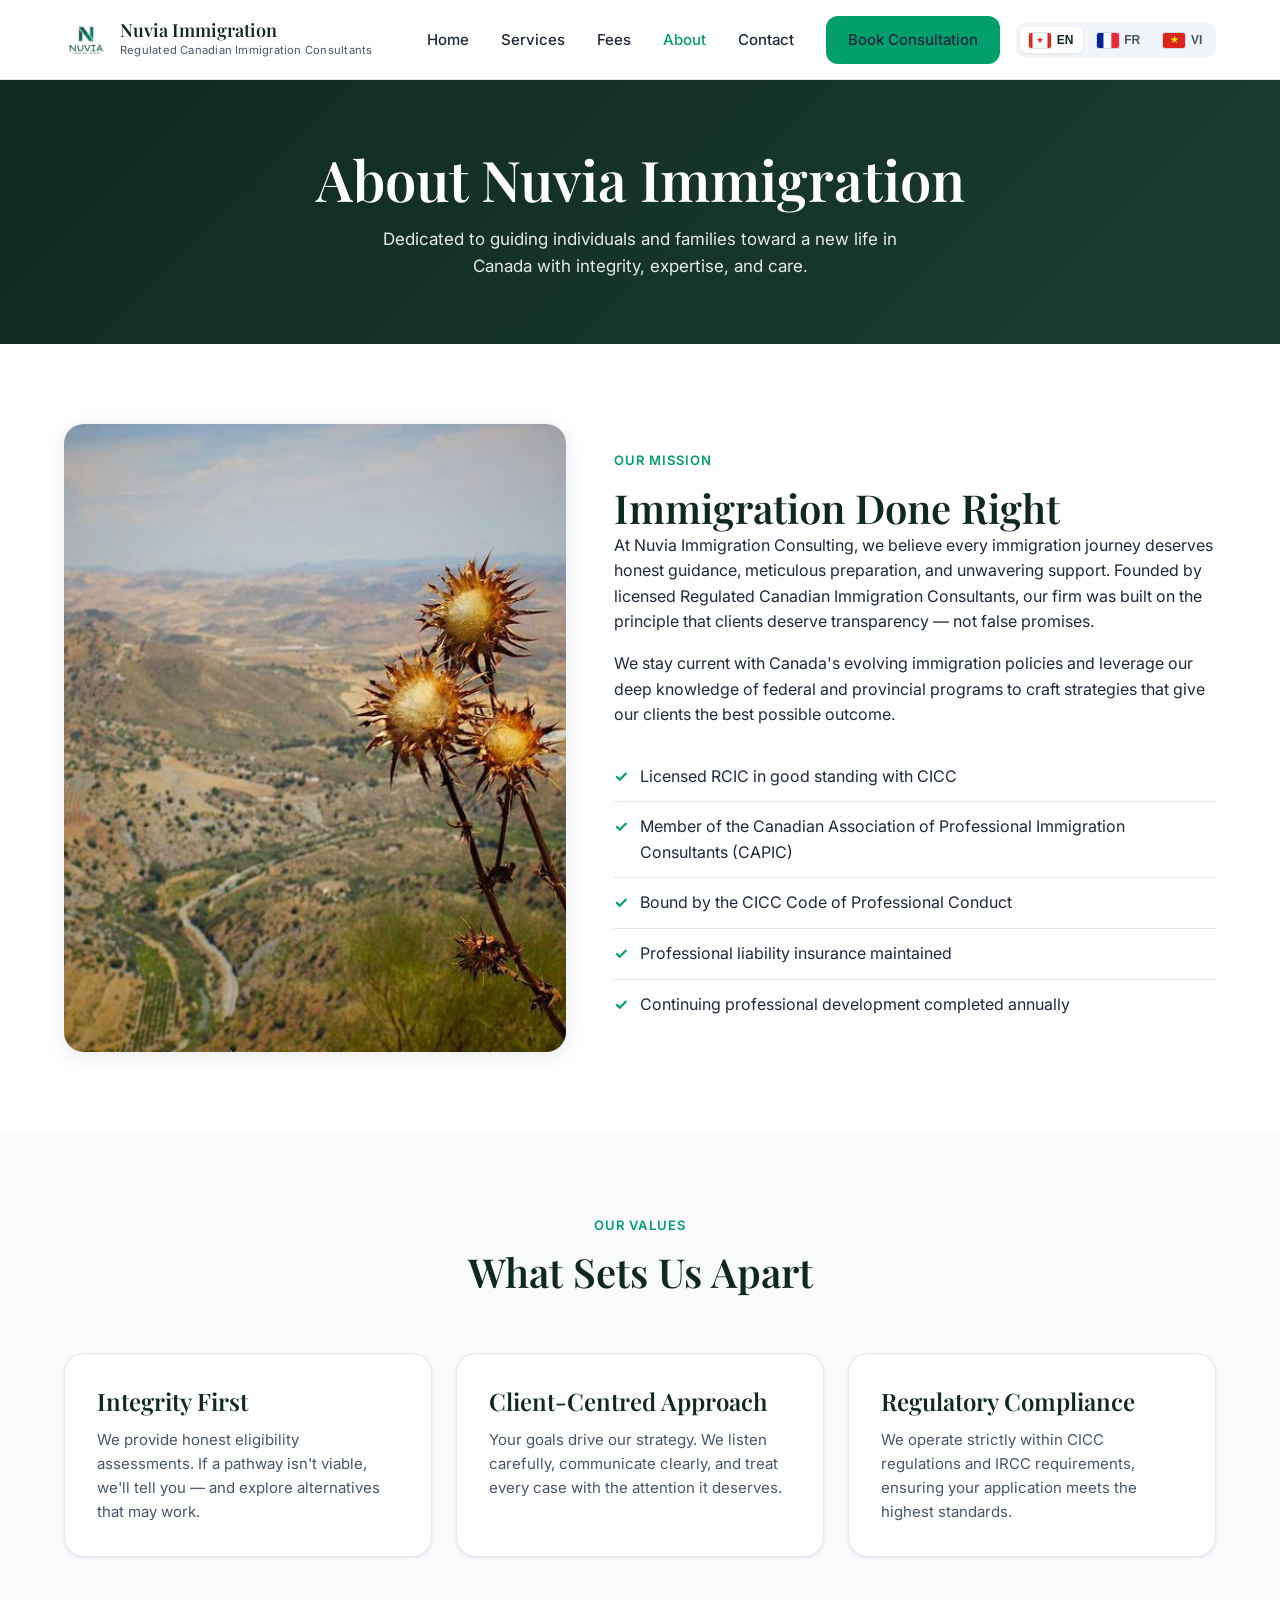
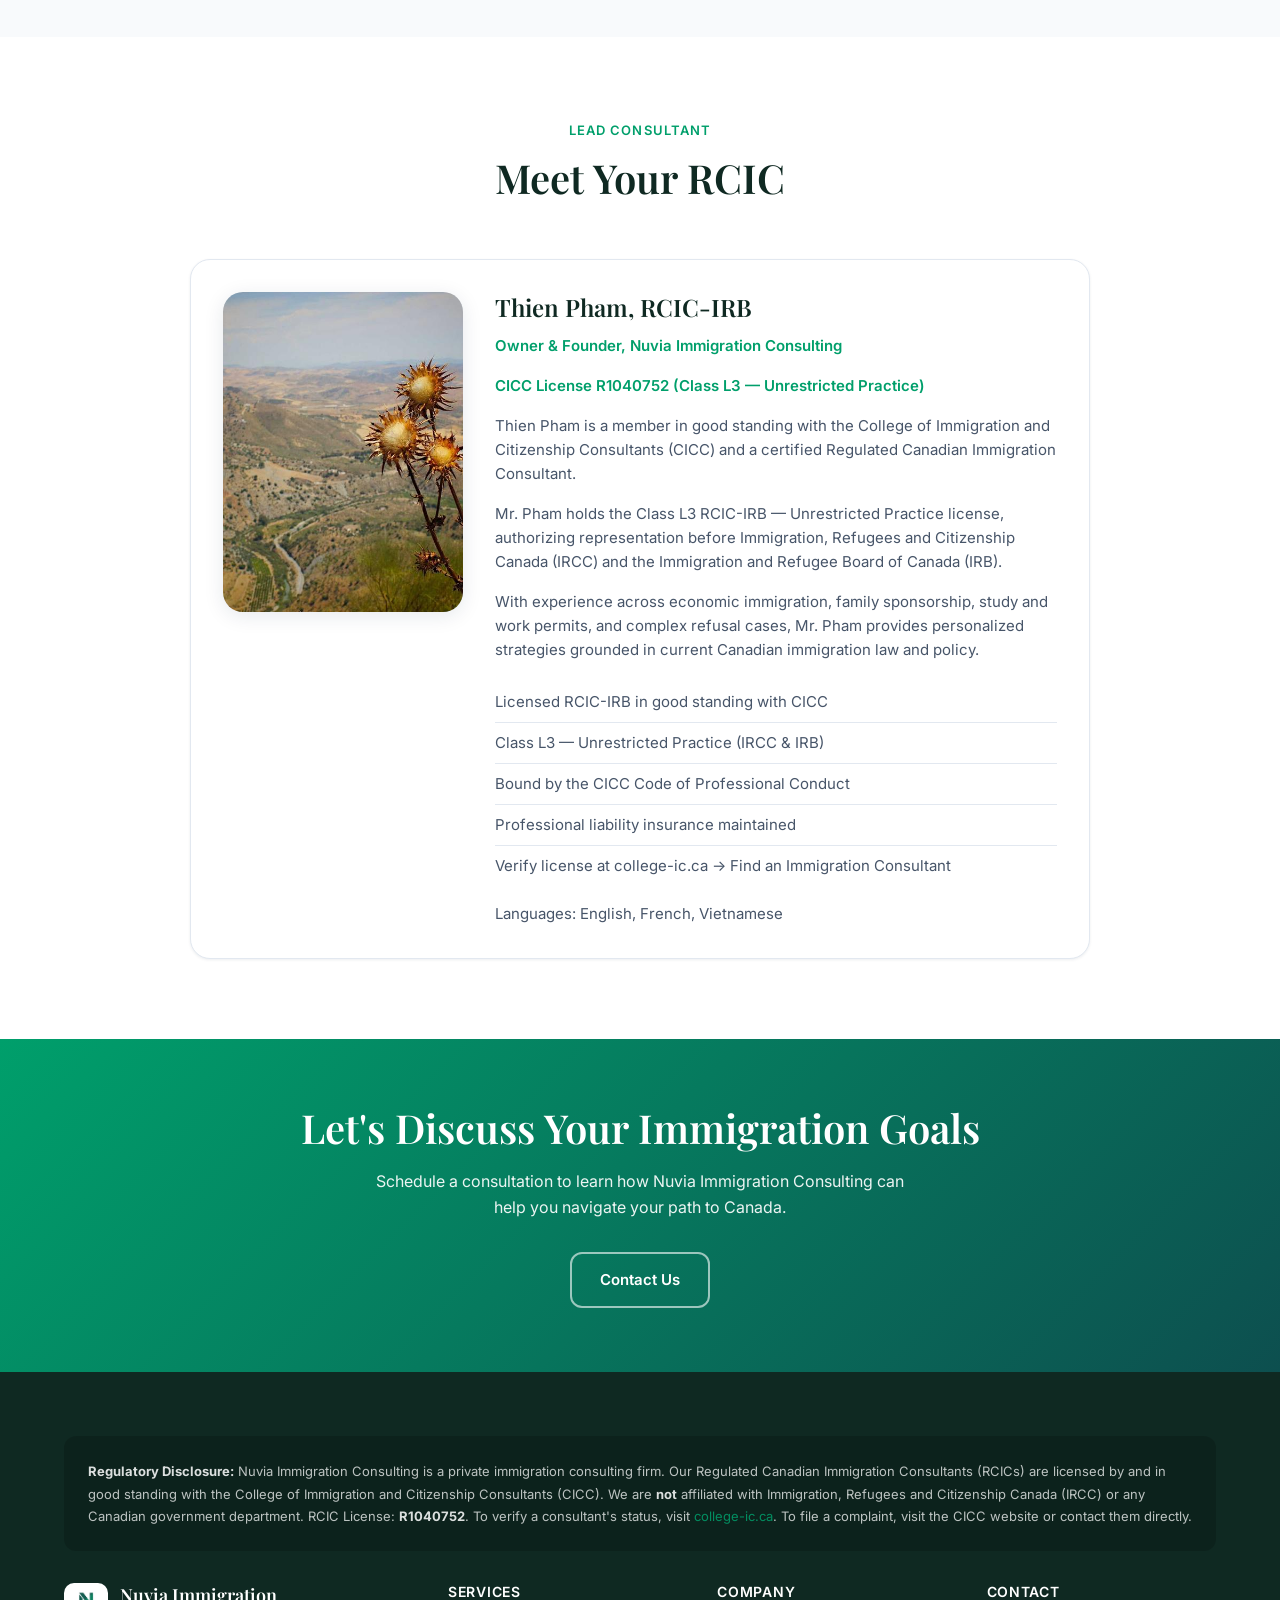
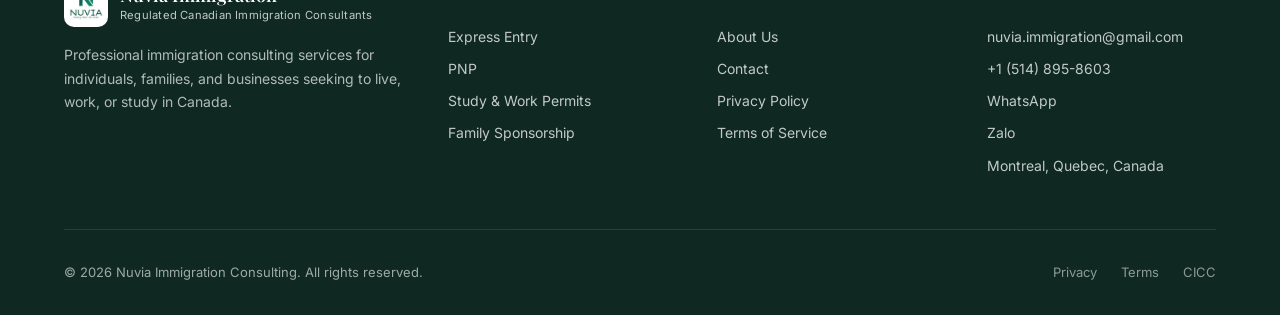
==== about.html @ 44c13194 "Add files via upload" ====
<!DOCTYPE html>
<html lang="en-CA">
<head>
  <meta charset="UTF-8">
  <meta name="viewport" content="width=device-width, initial-scale=1.0">
  <meta name="description" content="About Nuvia Immigration Consulting — licensed RCIC consultants committed to ethical, transparent Canadian immigration services.">
  <title>About Us | Nuvia Immigration Consulting</title>
  <link rel="preconnect" href="https://fonts.googleapis.com">
  <link rel="preconnect" href="https://fonts.gstatic.com" crossorigin>
  <link href="https://fonts.googleapis.com/css2?family=Inter:wght@400;500;600;700&family=Playfair+Display:wght@600;700&display=swap" rel="stylesheet">
  <link rel="stylesheet" href="css/styles.css">
</head>
<body data-page-title="meta.aboutTitle">
  <header class="site-header">
    <div class="container header-inner">
      <a href="index.html" class="logo">
        <div class="logo-mark">
          <img src="assets/logo.png" alt="" width="44" height="44">
        </div>
        <div class="logo-text">
          <span class="logo-name">Nuvia Immigration</span>
          <span class="logo-tagline" data-i18n="footer.tagline">Regulated Canadian Immigration Consultants</span>
        </div>
      </a>
      <div class="header-actions">
        <nav class="nav-desktop">
          <a href="index.html" data-i18n="nav.home">Home</a>
          <a href="services.html" data-i18n="nav.services">Services</a>
          <a href="fees.html" data-i18n="nav.fees">Fees</a>
          <a href="about.html" class="active" data-i18n="nav.about">About</a>
          <a href="contact.html" data-i18n="nav.contact">Contact</a>
          <a href="contact.html#book" class="btn btn-primary" style="padding: 0.625rem 1.25rem;" data-i18n="nav.book">Book Consultation</a>
        </nav>
        <div class="lang-switcher" role="group" aria-label="Language">
          <button type="button" class="lang-btn active" data-lang="en" aria-pressed="true"><img src="assets/flags/ca.svg" alt="" class="lang-flag" width="22" height="15"> EN</button>
          <button type="button" class="lang-btn" data-lang="fr" aria-pressed="false"><img src="assets/flags/fr.svg" alt="" class="lang-flag" width="22" height="15"> FR</button>
          <button type="button" class="lang-btn" data-lang="vi" aria-pressed="false"><img src="assets/flags/vi.svg" alt="" class="lang-flag" width="22" height="15"> VI</button>
        </div>
      </div>
      <button class="nav-toggle" data-i18n-title="nav.toggle" aria-label="Toggle navigation" aria-expanded="false">
        <span></span><span></span><span></span>
      </button>
    </div>
    <nav class="nav-mobile">
      <a href="index.html" data-i18n="nav.home">Home</a>
      <a href="services.html" data-i18n="nav.services">Services</a>
      <a href="fees.html" data-i18n="nav.fees">Fees</a>
      <a href="about.html" data-i18n="nav.about">About</a>
      <a href="contact.html" data-i18n="nav.contact">Contact</a>
    </nav>
  </header>

  <main>
    <section class="page-hero">
      <div class="container">
        <h1 data-i18n="about.hero.title">About Nuvia Immigration</h1>
        <p data-i18n="about.hero.desc">Dedicated to guiding individuals and families toward a new life in Canada.</p>
      </div>
    </section>

    <section>
      <div class="container about-grid">
        <div class="about-image">
          <img src="assets/images/consultation.jpg" alt="Nuvia Immigration Consulting" width="600" height="750" loading="lazy">
        </div>
        <div>
          <span class="section-label" data-i18n="about.mission.label">Our Mission</span>
          <h2 data-i18n="about.mission.title">Immigration Done Right</h2>
          <p data-i18n="about.mission.p1">At Nuvia Immigration Consulting, we believe every immigration journey deserves honest guidance.</p>
          <p data-i18n="about.mission.p2">We stay current with Canada's evolving immigration policies.</p>
          <ul class="credentials-list">
            <li><span class="check-icon">✓</span> <span data-i18n="about.cred.1">Licensed RCIC in good standing with CICC</span></li>
            <li><span class="check-icon">✓</span> <span data-i18n="about.cred.2">Member of CAPIC</span></li>
            <li><span class="check-icon">✓</span> <span data-i18n="about.cred.3">Bound by the CICC Code of Professional Conduct</span></li>
            <li><span class="check-icon">✓</span> <span data-i18n="about.cred.4">Professional liability insurance maintained</span></li>
            <li><span class="check-icon">✓</span> <span data-i18n="about.cred.5">Continuing professional development completed annually</span></li>
          </ul>
        </div>
      </div>
    </section>

    <section class="bg-light">
      <div class="container">
        <div class="section-header">
          <span class="section-label" data-i18n="about.values.label">Our Values</span>
          <h2 data-i18n="about.values.title">What Sets Us Apart</h2>
        </div>
        <div class="card-grid card-grid-3">
          <article class="card">
            <h3 data-i18n="about.values.integrity.title">Integrity First</h3>
            <p data-i18n="about.values.integrity.desc">Honest eligibility assessments.</p>
          </article>
          <article class="card">
            <h3 data-i18n="about.values.client.title">Client-Centred Approach</h3>
            <p data-i18n="about.values.client.desc">Your goals drive our strategy.</p>
          </article>
          <article class="card">
            <h3 data-i18n="about.values.compliance.title">Regulatory Compliance</h3>
            <p data-i18n="about.values.compliance.desc">Strict adherence to CICC and IRCC requirements.</p>
          </article>
        </div>
      </div>
    </section>

    <section>
      <div class="container">
        <div class="section-header">
          <span class="section-label" data-i18n="about.rcic.label">Lead Consultant</span>
          <h2 data-i18n="about.rcic.title">Meet Your RCIC</h2>
        </div>
        <div class="card consultant-card">
          <div class="consultant-photo">
            <img src="assets/images/consultation.jpg" alt="Thien Pham, RCIC-IRB" width="240" height="320" loading="lazy">
          </div>
          <div>
            <h3 data-i18n="about.rcic.name">Thien Pham, RCIC-IRB</h3>
            <p style="color: var(--color-teal); font-weight: 600; margin-bottom: 0.5rem;" data-i18n="about.rcic.role">Owner & Founder, Nuvia Immigration Consulting</p>
            <p style="color: var(--color-teal); font-weight: 600; margin-bottom: 1rem;" data-i18n="about.rcic.license">CICC License #R1040752 (Class L3 — Unrestricted Practice)</p>
            <p data-i18n="about.rcic.p1">Thien Pham is a member in good standing with the College of Immigration and Citizenship Consultants (CICC) and a certified Regulated Canadian Immigration Consultant.</p>
            <p data-i18n="about.rcic.p2">Mr. Pham holds the Class L3 RCIC-IRB — Unrestricted Practice license, authorizing representation before Immigration, Refugees and Citizenship Canada (IRCC) and the Immigration and Refugee Board of Canada (IRB).</p>
            <p data-i18n="about.rcic.p3">With experience across economic immigration, family sponsorship, study and work permits, and complex refusal cases, Mr. Pham provides personalized strategies grounded in current Canadian immigration law and policy.</p>
            <ul class="consultant-credentials">
              <li data-i18n="about.rcic.c1">Licensed RCIC-IRB in good standing with CICC</li>
              <li data-i18n="about.rcic.c2">Class L3 — Unrestricted Practice (IRCC & IRB)</li>
              <li data-i18n="about.rcic.c3">Bound by the CICC Code of Professional Conduct</li>
              <li data-i18n="about.rcic.c4">Professional liability insurance maintained</li>
              <li data-i18n="about.rcic.c5">Verify license at college-ic.ca → Find an Immigration Consultant</li>
            </ul>
            <p style="margin-top: 1rem;" data-i18n="about.rcic.languages">Languages: English, French, Vietnamese</p>
          </div>
        </div>
      </div>
    </section>

    <section class="cta-banner">
      <div class="container">
        <h2 data-i18n="about.cta.title">Let's Discuss Your Immigration Goals</h2>
        <p data-i18n="about.cta.desc">Schedule a consultation with Nuvia Immigration Consulting.</p>
        <a href="contact.html#book" class="btn btn-outline" data-i18n="about.cta.btn">Contact Us</a>
      </div>
    </section>
  </main>

  <footer class="site-footer">
    <div class="container">
      <div class="rcic-disclosure" data-i18n-html="footer.disclosure"></div>
      <div class="footer-grid">
        <div class="footer-brand">
          <a href="index.html" class="logo">
            <div class="logo-mark">
              <img src="assets/logo.png" alt="" width="44" height="44">
            </div>
            <div class="logo-text">
              <span class="logo-name">Nuvia Immigration</span>
              <span class="logo-tagline" data-i18n="footer.tagline">Regulated Canadian Immigration Consultants</span>
            </div>
          </a>
          <p data-i18n="footer.desc">Professional immigration consulting services.</p>
        </div>
        <div class="footer-col">
          <h4 data-i18n="footer.services">Services</h4>
          <a href="services.html">Express Entry</a>
          <a href="services.html">PNP</a>
          <a href="services.html" data-i18n="home.svc.study.title">Study & Work Permits</a>
          <a href="services.html" data-i18n="home.svc.family.title">Family Sponsorship</a>
        </div>
        <div class="footer-col">
          <h4 data-i18n="footer.company">Company</h4>
          <a href="about.html" data-i18n="footer.about">About Us</a>
          <a href="contact.html" data-i18n="footer.contact">Contact</a>
          <a href="privacy.html" data-i18n="footer.privacy">Privacy Policy</a>
          <a href="terms.html" data-i18n="footer.terms">Terms of Service</a>
        </div>
        <div class="footer-col">
          <h4 data-i18n="footer.contact">Contact</h4>
          <a href="mailto:nuvia.immigration@gmail.com" data-config="email">nuvia.immigration@gmail.com</a>
          <a href="tel:+15148958603" data-config="phone">+1 (514) 895-8603</a>
          <a href="https://wa.me/15148958603" data-config="whatsapp" target="_blank" rel="noopener noreferrer" data-i18n="contact.whatsapp">WhatsApp</a>
          <a href="https://zalo.me/15148958603" data-config="zalo" target="_blank" rel="noopener noreferrer" data-i18n="contact.zalo">Zalo</a>
          <span class="footer-text" data-config="location">Montreal, Quebec, Canada</span>
        </div>
      </div>
      <div class="footer-bottom">
        <span data-i18n="footer.copyright">© 2026 Nuvia Immigration Consulting. All rights reserved.</span>
        <div class="footer-links">
          <a href="privacy.html" data-i18n="footer.privacy.link">Privacy</a>
          <a href="terms.html" data-i18n="footer.terms.link">Terms</a>
          <a href="https://www.college-ic.ca" target="_blank" rel="noopener noreferrer">CICC</a>
        </div>
      </div>
    </div>
  </footer>

  <script src="js/config.js"></script>
  <script src="js/translations.js"></script>
  <script src="js/i18n.js"></script>
  <script src="js/main.js"></script>
</body>
</html>
---- css/styles.css ----
/* Nuvia Immigration Consulting — Design System */

:root {
  --color-primary: #009f6b;
  --color-primary-dark: #007a52;
  --color-primary-light: #33b889;
  --color-navy: #0f2922;
  --color-navy-light: #1a3d32;
  --color-teal: #009f6b;
  --color-teal-light: #33b889;
  --color-gold: #009f6b;
  --color-white: #ffffff;
  --color-off-white: #f8fafc;
  --color-gray-100: #f1f5f9;
  --color-gray-200: #e2e8f0;
  --color-gray-400: #94a3b8;
  --color-gray-600: #475569;
  --color-gray-800: #1e293b;
  --font-sans: "Inter", system-ui, -apple-system, sans-serif;
  --font-display: "Playfair Display", Georgia, serif;
  --shadow-sm: 0 1px 3px rgba(15, 39, 68, 0.08);
  --shadow-md: 0 4px 20px rgba(15, 39, 68, 0.1);
  --shadow-lg: 0 12px 40px rgba(15, 39, 68, 0.12);
  --radius: 12px;
  --radius-lg: 20px;
  --max-width: 1200px;
  --header-height: 80px;
}

*,
*::before,
*::after {
  box-sizing: border-box;
  margin: 0;
  padding: 0;
}

html {
  scroll-behavior: smooth;
}

body {
  font-family: var(--font-sans);
  font-size: 1rem;
  line-height: 1.6;
  color: var(--color-gray-800);
  background: var(--color-white);
  -webkit-font-smoothing: antialiased;
}

img {
  max-width: 100%;
  height: auto;
  display: block;
}

a {
  color: var(--color-teal);
  text-decoration: none;
  transition: color 0.2s ease;
}

a:hover {
  color: var(--color-teal-light);
}

h1, h2, h3, h4 {
  font-family: var(--font-display);
  font-weight: 600;
  line-height: 1.25;
  color: var(--color-navy);
}

h1 { font-size: clamp(2.25rem, 5vw, 3.5rem); }
h2 { font-size: clamp(1.75rem, 3.5vw, 2.5rem); }
h3 { font-size: clamp(1.25rem, 2.5vw, 1.5rem); }

p + p {
  margin-top: 1rem;
}

.container {
  width: 100%;
  max-width: var(--max-width);
  margin: 0 auto;
  padding: 0 1.5rem;
}

/* Header */
.site-header {
  position: sticky;
  top: 0;
  z-index: 100;
  background: rgba(255, 255, 255, 0.95);
  backdrop-filter: blur(12px);
  border-bottom: 1px solid var(--color-gray-200);
  height: var(--header-height);
}

.header-inner {
  display: flex;
  align-items: center;
  justify-content: space-between;
  height: var(--header-height);
}

.logo {
  display: flex;
  align-items: center;
  gap: 0.75rem;
  text-decoration: none;
}

.logo-mark {
  width: 44px;
  height: 44px;
  flex-shrink: 0;
  border-radius: 10px;
  overflow: hidden;
  background: #ffffff;
  padding: 3px;
}

.logo-mark img,
.logo-mark svg {
  width: 100%;
  height: 100%;
  display: block;
  object-fit: contain;
}

.site-footer .logo-mark {
  background: #ffffff;
  padding: 4px;
}

.site-footer .logo-name {
  color: #ffffff;
}

.site-footer .logo-tagline {
  color: rgba(255, 255, 255, 0.75);
}

.social-links {
  display: flex;
  flex-wrap: wrap;
  gap: 0.75rem;
  margin-top: 1.5rem;
}

.social-btn {
  display: inline-flex;
  align-items: center;
  gap: 0.5rem;
  padding: 0.625rem 1rem;
  border-radius: var(--radius);
  font-size: 0.875rem;
  font-weight: 600;
  text-decoration: none;
  border: 1px solid var(--color-gray-200);
  color: var(--color-gray-800);
  background: var(--color-white);
  transition: all 0.2s ease;
}

.social-btn:hover {
  border-color: var(--color-primary);
  color: var(--color-primary);
}

.social-btn.whatsapp:hover {
  background: #25D366;
  border-color: #25D366;
  color: white;
}

.social-btn.zalo:hover {
  background: #0068FF;
  border-color: #0068FF;
  color: white;
}

.gcal-booking-wrap {
  border-radius: var(--radius-lg);
  overflow: hidden;
  border: 1px solid var(--color-gray-200);
  background: var(--color-white);
}

.gcal-booking-wrap iframe {
  width: 100%;
  min-height: 600px;
  border: 0;
  display: block;
}

.gcal-setup-notice {
  background: var(--color-off-white);
  border: 1px dashed var(--color-gray-200);
  border-radius: var(--radius-lg);
  padding: 2rem;
  color: var(--color-gray-600);
  font-size: 0.9375rem;
}

.gcal-setup-notice ol {
  margin: 1rem 0 0 1.25rem;
}

.gcal-setup-notice li {
  margin-bottom: 0.5rem;
}

.consultant-card {
  display: grid;
  gap: 2rem;
  max-width: 900px;
  margin: 0 auto;
}

@media (min-width: 768px) {
  .consultant-card {
    grid-template-columns: 240px 1fr;
    align-items: start;
  }
}

.consultant-photo {
  border-radius: var(--radius-lg);
  overflow: hidden;
  box-shadow: var(--shadow-md);
  aspect-ratio: 3/4;
  background: var(--color-gray-100);
}

.consultant-photo img {
  width: 100%;
  height: 100%;
  object-fit: cover;
}

.consultant-credentials {
  list-style: none;
  margin-top: 1.25rem;
}

.consultant-credentials li {
  padding: 0.5rem 0;
  border-bottom: 1px solid var(--color-gray-200);
  font-size: 0.9375rem;
  color: var(--color-gray-600);
}

.consultant-credentials li:last-child {
  border-bottom: none;
}

.logo-text {
  display: flex;
  flex-direction: column;
}

.logo-name {
  font-family: var(--font-display);
  font-size: 1.125rem;
  font-weight: 600;
  color: var(--color-navy);
  line-height: 1.2;
}

.logo-tagline {
  font-size: 0.7rem;
  color: var(--color-gray-600);
  letter-spacing: 0.02em;
}

.nav-desktop {
  display: none;
  align-items: center;
  gap: 2rem;
}

.nav-desktop a {
  color: var(--color-gray-800);
  font-size: 0.9375rem;
  font-weight: 500;
}

.nav-desktop a:hover,
.nav-desktop a.active {
  color: var(--color-teal);
}

.nav-toggle {
  display: flex;
  flex-direction: column;
  gap: 5px;
  background: none;
  border: none;
  cursor: pointer;
  padding: 8px;
}

.nav-toggle span {
  display: block;
  width: 24px;
  height: 2px;
  background: var(--color-navy);
  transition: transform 0.3s ease, opacity 0.3s ease;
}

.nav-toggle[aria-expanded="true"] span:nth-child(1) {
  transform: translateY(7px) rotate(45deg);
}

.nav-toggle[aria-expanded="true"] span:nth-child(2) {
  opacity: 0;
}

.nav-toggle[aria-expanded="true"] span:nth-child(3) {
  transform: translateY(-7px) rotate(-45deg);
}

.nav-mobile {
  display: none;
  position: absolute;
  top: var(--header-height);
  left: 0;
  right: 0;
  background: var(--color-white);
  border-bottom: 1px solid var(--color-gray-200);
  padding: 1rem 1.5rem 1.5rem;
  box-shadow: var(--shadow-md);
}

.nav-mobile.open {
  display: block;
}

.nav-mobile a {
  display: block;
  padding: 0.75rem 0;
  color: var(--color-gray-800);
  font-weight: 500;
  border-bottom: 1px solid var(--color-gray-100);
}

.nav-mobile a:last-child {
  border-bottom: none;
}

.header-actions {
  display: flex;
  align-items: center;
  gap: 1rem;
}

.lang-switcher {
  display: flex;
  gap: 0.25rem;
  background: var(--color-gray-100);
  border-radius: 8px;
  padding: 0.25rem;
}

.lang-btn {
  display: inline-flex;
  align-items: center;
  gap: 0.35rem;
  background: none;
  border: none;
  padding: 0.35rem 0.6rem;
  font-size: 0.75rem;
  font-weight: 600;
  color: var(--color-gray-600);
  border-radius: 6px;
  cursor: pointer;
  transition: all 0.2s ease;
}

.lang-flag {
  width: 22px;
  height: 15px;
  object-fit: cover;
  border-radius: 2px;
  box-shadow: 0 0 0 1px rgba(0, 0, 0, 0.12);
  flex-shrink: 0;
  display: block;
}

.lang-btn:hover {
  color: var(--color-navy);
}

.lang-btn.active {
  background: var(--color-white);
  color: var(--color-navy);
  box-shadow: var(--shadow-sm);
}

@media (min-width: 768px) {
  .nav-desktop {
    display: flex;
  }

  .nav-toggle {
    display: none;
  }
}

@media (max-width: 767px) {
  .header-actions .nav-desktop {
    display: none;
  }

  .lang-switcher {
    margin-right: 0.5rem;
  }
}

/* Buttons */
.btn {
  display: inline-flex;
  align-items: center;
  justify-content: center;
  gap: 0.5rem;
  padding: 0.875rem 1.75rem;
  font-family: var(--font-sans);
  font-size: 0.9375rem;
  font-weight: 600;
  border-radius: var(--radius);
  border: 2px solid transparent;
  cursor: pointer;
  transition: all 0.2s ease;
  text-decoration: none;
}

.btn-primary {
  background: var(--color-teal);
  color: var(--color-white);
  border-color: var(--color-teal);
}

.btn-primary:hover {
  background: var(--color-teal-light);
  border-color: var(--color-teal-light);
  color: var(--color-white);
  transform: translateY(-1px);
  box-shadow: var(--shadow-md);
}

.btn-outline {
  background: transparent;
  color: var(--color-white);
  border-color: rgba(255, 255, 255, 0.6);
}

.btn-outline:hover {
  background: rgba(255, 255, 255, 0.1);
  border-color: var(--color-white);
  color: var(--color-white);
}

.btn-navy {
  background: var(--color-navy);
  color: var(--color-white);
  border-color: var(--color-navy);
}

.btn-navy:hover {
  background: var(--color-navy-light);
  border-color: var(--color-navy-light);
  color: var(--color-white);
}

/* Hero */
.hero {
  position: relative;
  background:
    linear-gradient(135deg, rgba(15, 41, 34, 0.88) 0%, rgba(0, 122, 82, 0.85) 100%),
    url("../assets/images/hero-canada.jpg") center/cover no-repeat;
  color: var(--color-white);
  padding: 5rem 0 6rem;
  overflow: hidden;
}

.hero::before {
  content: "";
  position: absolute;
  inset: 0;
  background:
    radial-gradient(circle at 20% 80%, rgba(0, 159, 107, 0.2) 0%, transparent 50%),
    radial-gradient(circle at 80% 20%, rgba(255, 255, 255, 0.08) 0%, transparent 40%);
  pointer-events: none;
}

.hero-content {
  position: relative;
  max-width: 720px;
}

.hero-grid {
  position: relative;
  display: grid;
  gap: 3rem;
  align-items: center;
}

@media (min-width: 900px) {
  .hero-grid {
    grid-template-columns: 1.1fr 0.9fr;
  }
}

.hero-badge {
  display: inline-flex;
  align-items: center;
  gap: 0.5rem;
  background: rgba(255, 255, 255, 0.12);
  border: 1px solid rgba(255, 255, 255, 0.2);
  padding: 0.5rem 1rem;
  border-radius: 100px;
  font-size: 0.8125rem;
  font-weight: 500;
  margin-bottom: 1.5rem;
}

.hero-badge svg {
  width: 16px;
  height: 16px;
  fill: var(--color-gold);
}

.hero h1 {
  color: var(--color-white);
  margin-bottom: 1.25rem;
}

.hero p {
  font-size: 1.125rem;
  opacity: 0.92;
  margin-bottom: 2rem;
  line-height: 1.7;
}

.hero-actions {
  display: flex;
  flex-wrap: wrap;
  gap: 1rem;
}

/* Sections */
section {
  padding: 5rem 0;
}

.section-header {
  text-align: center;
  max-width: 640px;
  margin: 0 auto 3.5rem;
}

.section-header p {
  color: var(--color-gray-600);
  margin-top: 1rem;
  font-size: 1.0625rem;
}

.section-label {
  display: inline-block;
  font-size: 0.8125rem;
  font-weight: 600;
  text-transform: uppercase;
  letter-spacing: 0.08em;
  color: var(--color-teal);
  margin-bottom: 0.75rem;
}

.bg-light {
  background: var(--color-off-white);
}

.bg-navy {
  background: var(--color-navy);
  color: var(--color-white);
}

.bg-navy h2,
.bg-navy h3 {
  color: var(--color-white);
}

/* Cards */
.card-grid {
  display: grid;
  grid-template-columns: 1fr;
  gap: 1.5rem;
}

@media (min-width: 640px) {
  .card-grid {
    grid-template-columns: repeat(2, 1fr);
  }
}

@media (min-width: 1024px) {
  .card-grid-3 {
    grid-template-columns: repeat(3, 1fr);
  }

  .card-grid-4 {
    grid-template-columns: repeat(4, 1fr);
  }
}

.card {
  background: var(--color-white);
  border-radius: var(--radius-lg);
  padding: 2rem;
  box-shadow: var(--shadow-sm);
  border: 1px solid var(--color-gray-200);
  transition: transform 0.2s ease, box-shadow 0.2s ease;
}

.card:hover {
  transform: translateY(-4px);
  box-shadow: var(--shadow-lg);
}

.card-icon {
  width: 52px;
  height: 52px;
  background: linear-gradient(135deg, rgba(13, 148, 136, 0.12) 0%, rgba(15, 39, 68, 0.08) 100%);
  border-radius: 12px;
  display: flex;
  align-items: center;
  justify-content: center;
  margin-bottom: 1.25rem;
  font-size: 1.5rem;
}

.card h3 {
  margin-bottom: 0.75rem;
}

.card p {
  color: var(--color-gray-600);
  font-size: 0.9375rem;
}

/* Stats */
.stats-row {
  display: grid;
  grid-template-columns: repeat(2, 1fr);
  gap: 2rem;
  text-align: center;
}

@media (min-width: 768px) {
  .stats-row {
    grid-template-columns: repeat(4, 1fr);
  }
}

.stat-number {
  font-family: var(--font-display);
  font-size: 2.5rem;
  font-weight: 700;
  color: var(--color-gold);
  line-height: 1;
}

.stat-label {
  font-size: 0.875rem;
  opacity: 0.85;
  margin-top: 0.5rem;
}

/* Process steps */
.process-steps {
  display: grid;
  gap: 2rem;
}

@media (min-width: 768px) {
  .process-steps {
    grid-template-columns: repeat(4, 1fr);
    gap: 1.5rem;
  }
}

.process-step {
  text-align: center;
  position: relative;
}

.step-number {
  width: 48px;
  height: 48px;
  background: var(--color-teal);
  color: white;
  border-radius: 50%;
  display: flex;
  align-items: center;
  justify-content: center;
  font-weight: 700;
  font-size: 1.125rem;
  margin: 0 auto 1rem;
}

.process-step h3 {
  font-size: 1.125rem;
  margin-bottom: 0.5rem;
}

.process-step p {
  font-size: 0.875rem;
  color: var(--color-gray-600);
}

/* CTA Banner */
.cta-banner {
  background: linear-gradient(135deg, var(--color-teal) 0%, #0d4f4f 100%);
  color: white;
  padding: 4rem 0;
  text-align: center;
}

.cta-banner h2 {
  color: white;
  margin-bottom: 1rem;
}

.cta-banner p {
  opacity: 0.92;
  max-width: 560px;
  margin: 0 auto 2rem;
}

/* Page hero (inner pages) */
.page-hero {
  background: linear-gradient(135deg, var(--color-navy) 0%, var(--color-navy-light) 100%);
  color: white;
  padding: 4rem 0;
  text-align: center;
}

.page-hero h1 {
  color: white;
  margin-bottom: 0.75rem;
}

.page-hero p {
  opacity: 0.9;
  max-width: 560px;
  margin: 0 auto;
  font-size: 1.0625rem;
}

/* About page */
.about-grid {
  display: grid;
  gap: 3rem;
  align-items: center;
}

@media (min-width: 768px) {
  .about-grid {
    grid-template-columns: 1fr 1.2fr;
  }
}

.about-image {
  aspect-ratio: 4/5;
  background: linear-gradient(135deg, var(--color-gray-200) 0%, var(--color-gray-100) 100%);
  border-radius: var(--radius-lg);
  display: flex;
  align-items: center;
  justify-content: center;
  color: var(--color-gray-400);
  font-size: 0.875rem;
}

.credentials-list {
  list-style: none;
  margin-top: 1.5rem;
}

.credentials-list li {
  display: flex;
  align-items: flex-start;
  gap: 0.75rem;
  padding: 0.75rem 0;
  border-bottom: 1px solid var(--color-gray-200);
}

.credentials-list li:last-child {
  border-bottom: none;
}

.check-icon {
  color: var(--color-teal);
  font-weight: 700;
  flex-shrink: 0;
}

/* Contact form */
.contact-grid {
  display: grid;
  gap: 3rem;
}

@media (min-width: 768px) {
  .contact-grid {
    grid-template-columns: 1fr 1.2fr;
  }
}

.contact-info-item {
  display: flex;
  gap: 1rem;
  margin-bottom: 1.5rem;
}

.contact-info-icon {
  width: 44px;
  height: 44px;
  background: rgba(13, 148, 136, 0.1);
  border-radius: 10px;
  display: flex;
  align-items: center;
  justify-content: center;
  flex-shrink: 0;
}

.form-group {
  margin-bottom: 1.25rem;
}

.form-group label {
  display: block;
  font-size: 0.875rem;
  font-weight: 500;
  margin-bottom: 0.5rem;
  color: var(--color-gray-800);
}

.form-group input,
.form-group select,
.form-group textarea {
  width: 100%;
  padding: 0.875rem 1rem;
  font-family: var(--font-sans);
  font-size: 1rem;
  border: 1px solid var(--color-gray-200);
  border-radius: var(--radius);
  background: var(--color-white);
  transition: border-color 0.2s ease, box-shadow 0.2s ease;
}

.form-group input:focus,
.form-group select:focus,
.form-group textarea:focus {
  outline: none;
  border-color: var(--color-teal);
  box-shadow: 0 0 0 3px rgba(13, 148, 136, 0.15);
}

.form-group textarea {
  min-height: 140px;
  resize: vertical;
}

.form-group input.input-invalid,
.form-group textarea.input-invalid {
  border-color: #dc2626;
  box-shadow: 0 0 0 3px rgba(220, 38, 38, 0.12);
}

.field-error {
  display: none;
  margin-top: 0.375rem;
  font-size: 0.8125rem;
  color: #991b1b;
}

.field-error.visible {
  display: block;
}

.form-note {
  font-size: 0.8125rem;
  color: var(--color-gray-600);
  margin-top: 1rem;
}

.form-success {
  display: none;
  background: rgba(13, 148, 136, 0.1);
  border: 1px solid var(--color-teal);
  color: var(--color-navy);
  padding: 1rem 1.25rem;
  border-radius: var(--radius);
  margin-bottom: 1.5rem;
}

.form-success.visible,
.form-error.visible {
  display: block;
}

.form-error {
  display: none;
  background: rgba(220, 38, 38, 0.08);
  border: 1px solid #dc2626;
  color: #991b1b;
  padding: 1rem 1.25rem;
  border-radius: var(--radius);
  margin-bottom: 1.5rem;
}

/* Contact tabs & Calendly */
.contact-tabs {
  display: flex;
  gap: 0.5rem;
  margin-bottom: 2rem;
  flex-wrap: wrap;
}

.contact-tab {
  flex: 1;
  min-width: 200px;
  padding: 1rem 1.5rem;
  background: var(--color-gray-100);
  border: 2px solid transparent;
  border-radius: var(--radius);
  font-family: var(--font-sans);
  font-size: 0.9375rem;
  font-weight: 600;
  color: var(--color-gray-600);
  cursor: pointer;
  transition: all 0.2s ease;
}

.contact-tab:hover {
  color: var(--color-navy);
}

.contact-tab.active {
  background: var(--color-white);
  border-color: var(--color-teal);
  color: var(--color-teal);
  box-shadow: var(--shadow-sm);
}

.contact-panel {
  display: none;
}

.contact-panel.active {
  display: block;
}

.calendly-wrap {
  background: var(--color-white);
  border-radius: var(--radius-lg);
  border: 1px solid var(--color-gray-200);
  overflow: hidden;
  min-height: 700px;
}

.calendly-inline-widget {
  min-width: 100%;
  height: 700px;
}

.contact-layout {
  display: grid;
  gap: 3rem;
}

@media (min-width: 1024px) {
  .contact-layout {
    grid-template-columns: 320px 1fr;
    align-items: start;
  }
}

/* Legal pages */
.legal-content {
  max-width: 760px;
  margin: 0 auto;
}

.legal-content h2 {
  font-size: 1.5rem;
  margin: 2.5rem 0 1rem;
}

.legal-content h3 {
  font-size: 1.125rem;
  margin: 1.5rem 0 0.75rem;
}

.legal-content ul,
.legal-content ol {
  margin: 1rem 0 1rem 1.5rem;
}

.legal-content li {
  margin-bottom: 0.5rem;
}

.legal-content p {
  color: var(--color-gray-600);
}

.legal-updated {
  font-size: 0.875rem;
  color: var(--color-gray-400);
  margin-bottom: 2rem;
}

/* Footer */
.site-footer {
  background: var(--color-navy);
  color: rgba(255, 255, 255, 0.85);
  padding: 4rem 0 2rem;
}

.footer-grid {
  display: grid;
  gap: 2.5rem;
  margin-bottom: 3rem;
}

@media (min-width: 768px) {
  .footer-grid {
    grid-template-columns: 1.5fr 1fr 1fr 1fr;
  }
}

.footer-brand p {
  margin-top: 1rem;
  font-size: 0.875rem;
  line-height: 1.7;
  opacity: 0.8;
}

.footer-col h4 {
  color: white;
  font-family: var(--font-sans);
  font-size: 0.875rem;
  font-weight: 600;
  text-transform: uppercase;
  letter-spacing: 0.05em;
  margin-bottom: 1.25rem;
}

.footer-col a,
.footer-col .footer-text {
  display: block;
  color: rgba(255, 255, 255, 0.75);
  font-size: 0.875rem;
  padding: 0.35rem 0;
  line-height: 1.5;
}

.footer-col a:hover {
  color: white;
}

.rcic-disclosure {
  background: rgba(0, 0, 0, 0.2);
  border-radius: var(--radius);
  padding: 1.5rem;
  margin-bottom: 2rem;
  font-size: 0.8125rem;
  line-height: 1.7;
  opacity: 0.85;
}

.rcic-disclosure strong {
  color: white;
}

.footer-bottom {
  border-top: 1px solid rgba(255, 255, 255, 0.15);
  padding-top: 2rem;
  display: flex;
  flex-direction: column;
  gap: 1rem;
  font-size: 0.8125rem;
  opacity: 0.7;
}

@media (min-width: 768px) {
  .footer-bottom {
    flex-direction: row;
    justify-content: space-between;
    align-items: center;
  }
}

.footer-bottom a {
  color: rgba(255, 255, 255, 0.75);
}

.footer-bottom a:hover {
  color: white;
}

.footer-links {
  display: flex;
  flex-wrap: wrap;
  gap: 1.5rem;
}

/* Image sections */
.split-section {
  display: grid;
  gap: 3rem;
  align-items: center;
}

@media (min-width: 768px) {
  .split-section {
    grid-template-columns: 1fr 1fr;
  }

  .split-section.reverse .split-image {
    order: 2;
  }
}

.split-image img,
.hero-visual img {
  width: 100%;
  border-radius: var(--radius-lg);
  box-shadow: var(--shadow-md);
  aspect-ratio: 4/3;
  object-fit: cover;
  min-height: 240px;
  background: var(--color-gray-100);
}

.hero-visual img {
  box-shadow: var(--shadow-lg);
  border: 3px solid rgba(255, 255, 255, 0.15);
}

.pillars-grid {
  display: grid;
  gap: 1.5rem;
}

@media (min-width: 640px) {
  .pillars-grid {
    grid-template-columns: repeat(2, 1fr);
  }
}

@media (min-width: 1024px) {
  .pillars-grid {
    grid-template-columns: repeat(4, 1fr);
  }
}

.pillar-card {
  background: var(--color-white);
  border-radius: var(--radius-lg);
  padding: 1.75rem;
  border: 1px solid var(--color-gray-200);
  box-shadow: var(--shadow-sm);
  text-align: center;
}

.pillar-card .pillar-icon {
  font-size: 2rem;
  margin-bottom: 1rem;
}

/* Fee tables */
.fees-section {
  margin-bottom: 3.5rem;
}

.fees-section h2 {
  margin-bottom: 0.75rem;
}

.fees-section > p {
  color: var(--color-gray-600);
  margin-bottom: 1.5rem;
}

.fees-table-wrap {
  overflow-x: auto;
  border-radius: var(--radius-lg);
  border: 1px solid var(--color-gray-200);
  box-shadow: var(--shadow-sm);
}

.fees-table {
  width: 100%;
  border-collapse: collapse;
  font-size: 0.9375rem;
  min-width: 640px;
}

.fees-table th,
.fees-table td {
  padding: 1rem 1.25rem;
  text-align: left;
  border-bottom: 1px solid var(--color-gray-200);
  vertical-align: top;
}

.fees-table th {
  background: var(--color-navy);
  color: white;
  font-family: var(--font-sans);
  font-weight: 600;
  font-size: 0.8125rem;
  text-transform: uppercase;
  letter-spacing: 0.04em;
}

.fees-table tbody tr:last-child td {
  border-bottom: none;
}

.fees-table tbody tr:nth-child(even) {
  background: var(--color-off-white);
}

.fees-table td:nth-child(2),
.fees-table td:nth-child(3) {
  white-space: nowrap;
}

.fees-note {
  background: rgba(0, 159, 107, 0.08);
  border: 1px solid rgba(0, 159, 107, 0.25);
  border-radius: var(--radius);
  padding: 1.5rem;
  margin-top: 2rem;
  font-size: 0.875rem;
  color: var(--color-gray-600);
}

.fees-note ul {
  margin: 0.75rem 0 0 1.25rem;
}

.fees-note li {
  margin-bottom: 0.35rem;
}

.about-image img {
  width: 100%;
  height: 100%;
  object-fit: cover;
  border-radius: var(--radius-lg);
  box-shadow: var(--shadow-md);
}
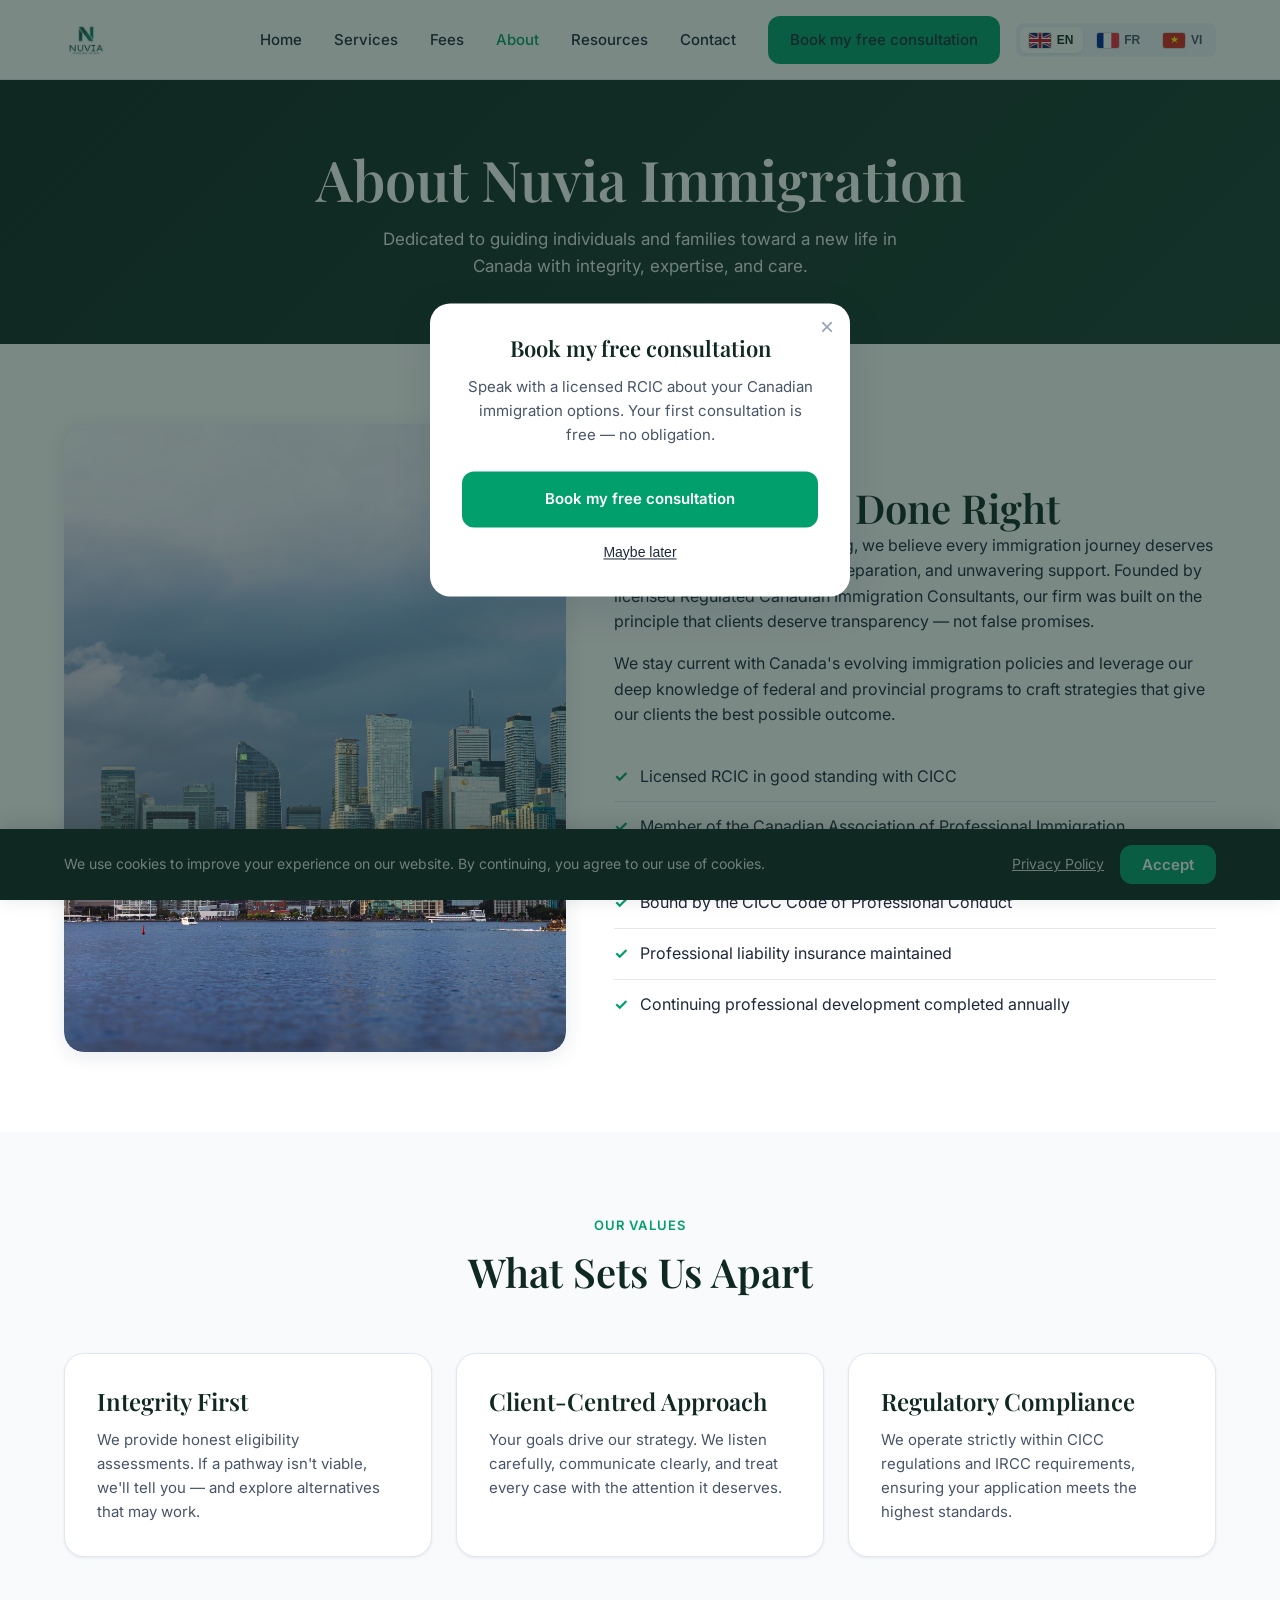
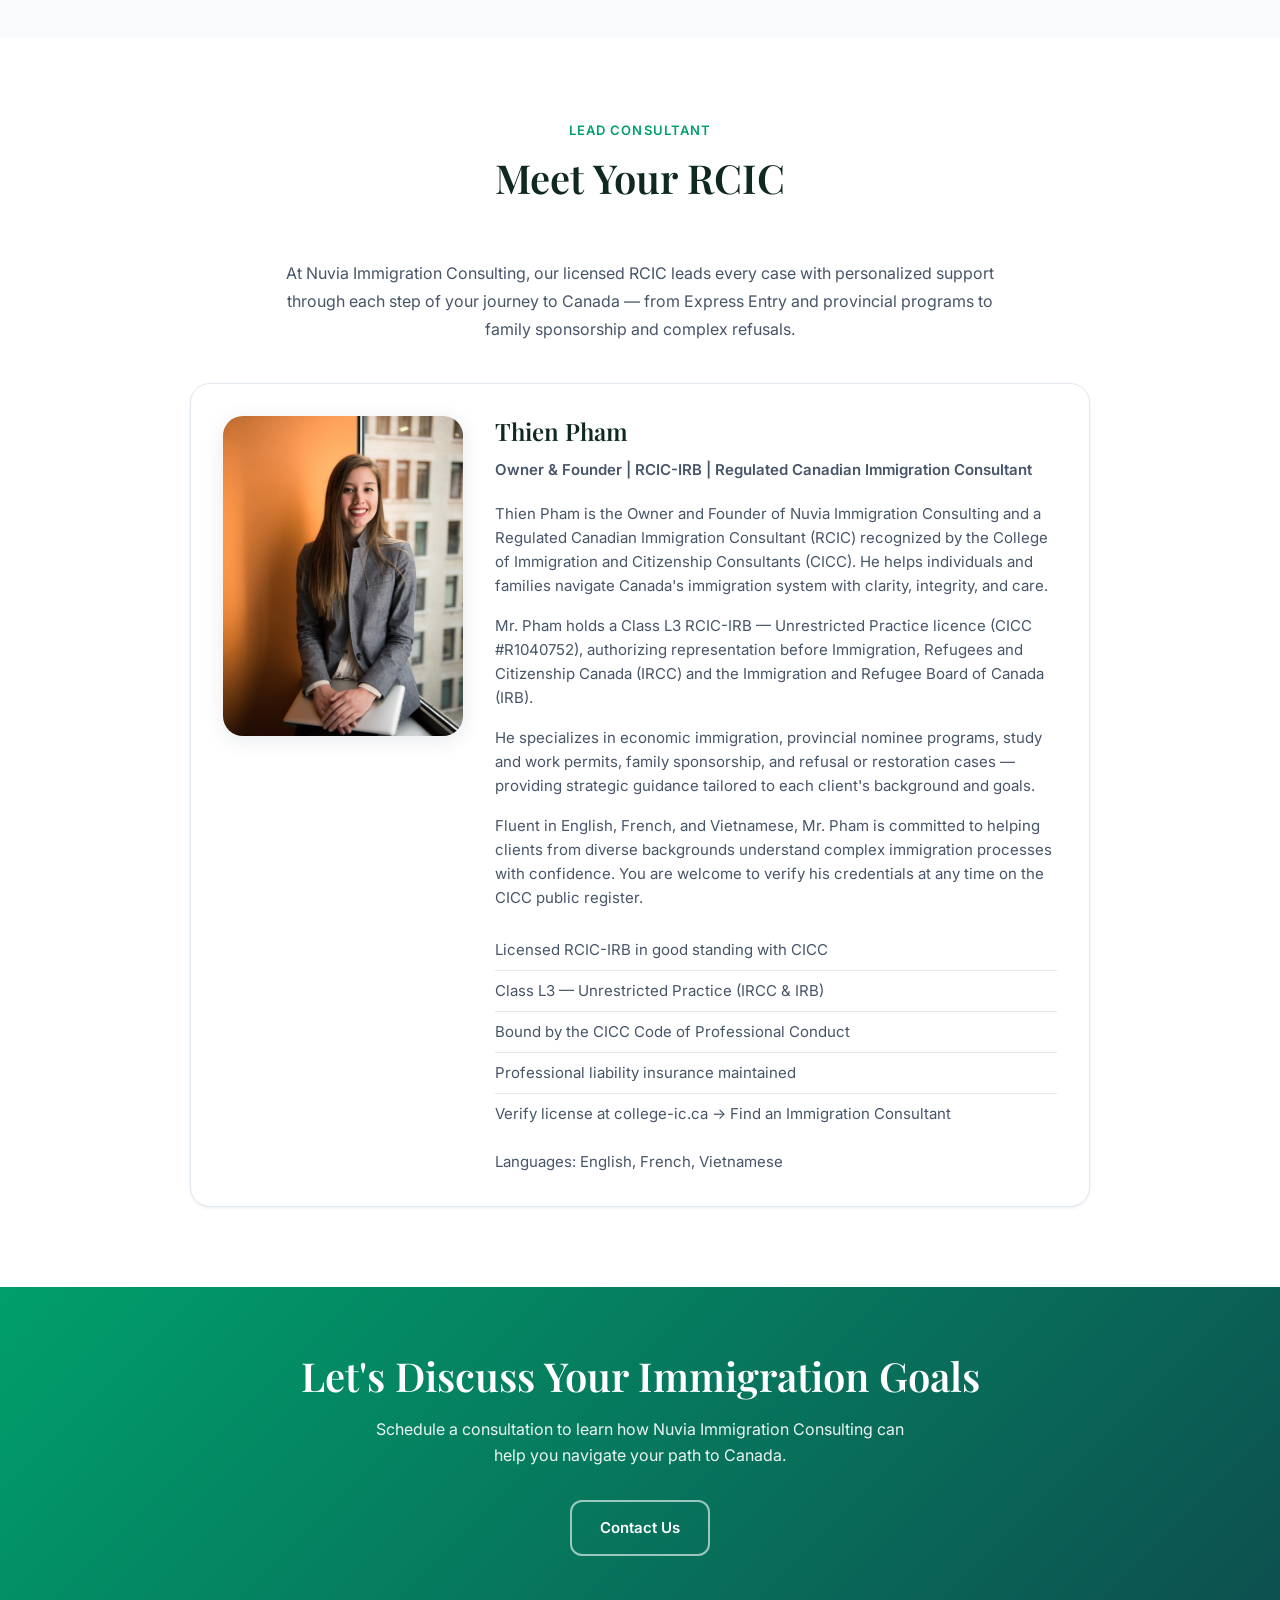
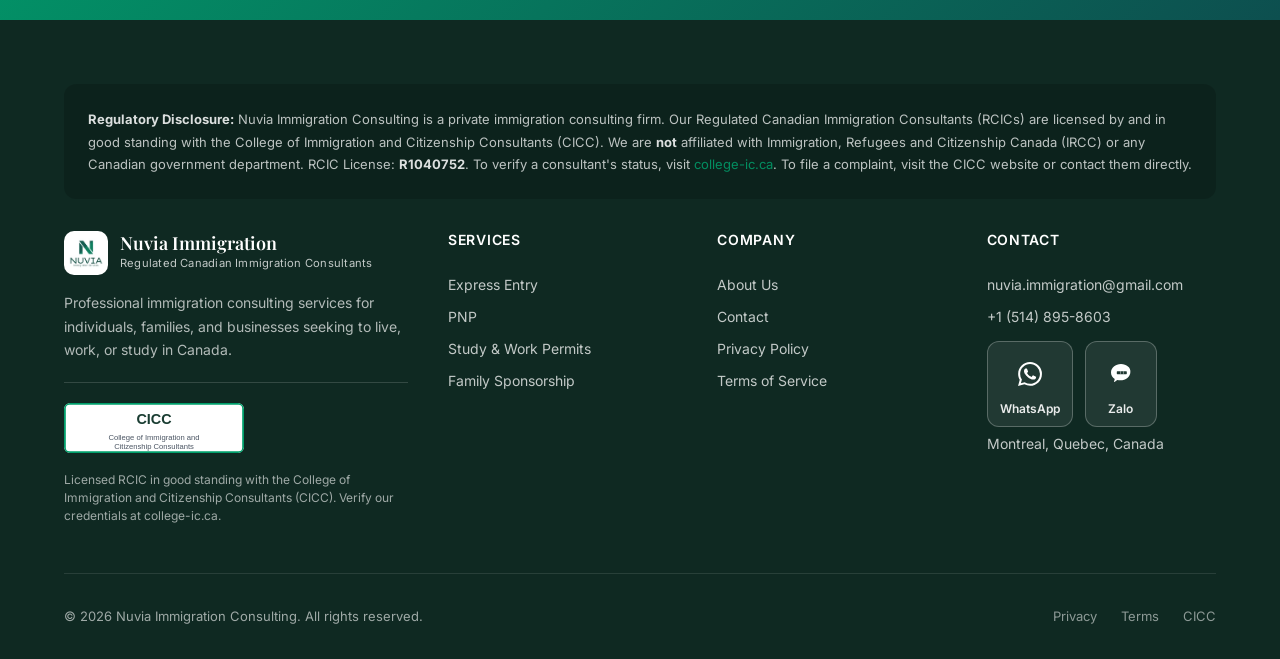
==== commit 3e9f3c24: "Add files via upload" ====
--- a/about.html
+++ b/about.html
@@ -17,10 +17,6 @@
         <div class="logo-mark">
           <img src="assets/logo.png" alt="" width="44" height="44">
         </div>
-        <div class="logo-text">
-          <span class="logo-name">Nuvia Immigration</span>
-          <span class="logo-tagline" data-i18n="footer.tagline">Regulated Canadian Immigration Consultants</span>
-        </div>
       </a>
       <div class="header-actions">
         <nav class="nav-desktop">
@@ -28,11 +24,12 @@
           <a href="services.html" data-i18n="nav.services">Services</a>
           <a href="fees.html" data-i18n="nav.fees">Fees</a>
           <a href="about.html" class="active" data-i18n="nav.about">About</a>
+          <a href="resources.html" data-i18n="nav.resources">Resources</a>
           <a href="contact.html" data-i18n="nav.contact">Contact</a>
-          <a href="contact.html#book" class="btn btn-primary" style="padding: 0.625rem 1.25rem;" data-i18n="nav.book">Book Consultation</a>
+          <a href="contact.html#book" class="btn btn-primary" style="padding: 0.625rem 1.25rem;" data-i18n="nav.book">Book my free consultation</a>
         </nav>
         <div class="lang-switcher" role="group" aria-label="Language">
-          <button type="button" class="lang-btn active" data-lang="en" aria-pressed="true"><img src="assets/flags/ca.svg" alt="" class="lang-flag" width="22" height="15"> EN</button>
+          <button type="button" class="lang-btn active" data-lang="en" aria-pressed="true"><img src="assets/flags/en.svg" alt="" class="lang-flag" width="22" height="15"> EN</button>
           <button type="button" class="lang-btn" data-lang="fr" aria-pressed="false"><img src="assets/flags/fr.svg" alt="" class="lang-flag" width="22" height="15"> FR</button>
           <button type="button" class="lang-btn" data-lang="vi" aria-pressed="false"><img src="assets/flags/vi.svg" alt="" class="lang-flag" width="22" height="15"> VI</button>
         </div>
@@ -46,6 +43,7 @@
       <a href="services.html" data-i18n="nav.services">Services</a>
       <a href="fees.html" data-i18n="nav.fees">Fees</a>
       <a href="about.html" data-i18n="nav.about">About</a>
+      <a href="resources.html" data-i18n="nav.resources">Resources</a>
       <a href="contact.html" data-i18n="nav.contact">Contact</a>
     </nav>
   </header>
@@ -61,7 +59,7 @@
     <section>
       <div class="container about-grid">
         <div class="about-image">
-          <img src="assets/images/consultation.jpg" alt="Nuvia Immigration Consulting" width="600" height="750" loading="lazy">
+          <div class="about-slideshow image-slideshow" aria-label="Canada"></div>
         </div>
         <div>
           <span class="section-label" data-i18n="about.mission.label">Our Mission</span>
@@ -108,17 +106,18 @@
           <span class="section-label" data-i18n="about.rcic.label">Lead Consultant</span>
           <h2 data-i18n="about.rcic.title">Meet Your RCIC</h2>
         </div>
+        <p class="consultant-intro" data-i18n="about.rcic.intro">At Nuvia Immigration Consulting, our licensed RCIC leads every case with personalized support through each step of your journey to Canada — from Express Entry and provincial programs to family sponsorship and complex refusals.</p>
         <div class="card consultant-card">
           <div class="consultant-photo">
-            <img src="assets/images/consultation.jpg" alt="Thien Pham, RCIC-IRB" width="240" height="320" loading="lazy">
+            <img src="assets/images/consultant.jpg" alt="Thien Pham, RCIC-IRB" width="240" height="320" loading="lazy">
           </div>
           <div>
-            <h3 data-i18n="about.rcic.name">Thien Pham, RCIC-IRB</h3>
-            <p style="color: var(--color-teal); font-weight: 600; margin-bottom: 0.5rem;" data-i18n="about.rcic.role">Owner & Founder, Nuvia Immigration Consulting</p>
-            <p style="color: var(--color-teal); font-weight: 600; margin-bottom: 1rem;" data-i18n="about.rcic.license">CICC License #R1040752 (Class L3 — Unrestricted Practice)</p>
-            <p data-i18n="about.rcic.p1">Thien Pham is a member in good standing with the College of Immigration and Citizenship Consultants (CICC) and a certified Regulated Canadian Immigration Consultant.</p>
-            <p data-i18n="about.rcic.p2">Mr. Pham holds the Class L3 RCIC-IRB — Unrestricted Practice license, authorizing representation before Immigration, Refugees and Citizenship Canada (IRCC) and the Immigration and Refugee Board of Canada (IRB).</p>
-            <p data-i18n="about.rcic.p3">With experience across economic immigration, family sponsorship, study and work permits, and complex refusal cases, Mr. Pham provides personalized strategies grounded in current Canadian immigration law and policy.</p>
+            <h3 data-i18n="about.rcic.name">Thien Pham</h3>
+            <p class="consultant-title" data-i18n="about.rcic.titleline">Owner & Founder | RCIC-IRB | Regulated Canadian Immigration Consultant</p>
+            <p data-i18n="about.rcic.p1">Thien Pham is the Owner and Founder of Nuvia Immigration Consulting and a Regulated Canadian Immigration Consultant (RCIC) recognized by the College of Immigration and Citizenship Consultants (CICC). He helps individuals and families navigate Canada's immigration system with clarity, integrity, and care.</p>
+            <p data-i18n="about.rcic.p2">Mr. Pham holds a Class L3 RCIC-IRB — Unrestricted Practice licence (CICC #R1040752), authorizing representation before Immigration, Refugees and Citizenship Canada (IRCC) and the Immigration and Refugee Board of Canada (IRB).</p>
+            <p data-i18n="about.rcic.p3">He specializes in economic immigration, provincial nominee programs, study and work permits, family sponsorship, and refusal or restoration cases — providing strategic guidance tailored to each client's background and goals.</p>
+            <p data-i18n="about.rcic.p4">Fluent in English, French, and Vietnamese, Mr. Pham is committed to helping clients from diverse backgrounds understand complex immigration processes with confidence. You are welcome to verify his credentials at any time on the CICC public register.</p>
             <ul class="consultant-credentials">
               <li data-i18n="about.rcic.c1">Licensed RCIC-IRB in good standing with CICC</li>
               <li data-i18n="about.rcic.c2">Class L3 — Unrestricted Practice (IRCC & IRB)</li>
@@ -175,8 +174,16 @@
           <h4 data-i18n="footer.contact">Contact</h4>
           <a href="mailto:nuvia.immigration@gmail.com" data-config="email">nuvia.immigration@gmail.com</a>
           <a href="tel:+15148958603" data-config="phone">+1 (514) 895-8603</a>
-          <a href="https://wa.me/15148958603" data-config="whatsapp" target="_blank" rel="noopener noreferrer" data-i18n="contact.whatsapp">WhatsApp</a>
-          <a href="https://zalo.me/15148958603" data-config="zalo" target="_blank" rel="noopener noreferrer" data-i18n="contact.zalo">Zalo</a>
+          <div class="footer-social">
+            <a href="https://wa.me/15148958603" class="social-link-card whatsapp" data-config="whatsapp" target="_blank" rel="noopener noreferrer">
+              <span class="social-link-icon"><img src="assets/icons/whatsapp.svg" alt="" width="24" height="24"></span>
+              <span class="social-link-label" data-i18n="contact.whatsapp">WhatsApp</span>
+            </a>
+            <a href="https://zalo.me/15148958603" class="social-link-card zalo" data-config="zalo" target="_blank" rel="noopener noreferrer">
+              <span class="social-link-icon"><img src="assets/icons/zalo.svg" alt="" width="24" height="24"></span>
+              <span class="social-link-label" data-i18n="contact.zalo">Zalo</span>
+            </a>
+          </div>
           <span class="footer-text" data-config="location">Montreal, Quebec, Canada</span>
         </div>
       </div>
@@ -192,8 +199,10 @@
   </footer>
 
   <script src="js/config.js"></script>
+  <script src="js/slideshow-images.js"></script>
   <script src="js/translations.js"></script>
   <script src="js/i18n.js"></script>
   <script src="js/main.js"></script>
+  <script src="js/site-chrome.js"></script>
 </body>
 </html>
--- a/css/styles.css
+++ b/css/styles.css
@@ -147,6 +147,7 @@
   flex-wrap: wrap;
   gap: 0.75rem;
   margin-top: 1.5rem;
+  align-items: flex-start;
 }
 
 .social-btn {
@@ -181,6 +182,120 @@
   color: white;
 }
 
+.social-btn .social-icon {
+  width: 24px;
+  height: 24px;
+  flex-shrink: 0;
+}
+
+.social-btn.whatsapp {
+  color: #25D366;
+  padding: 0.75rem;
+}
+
+.social-btn.zalo {
+  color: #0068FF;
+  padding: 0.75rem;
+}
+
+.social-btn.whatsapp:hover .social-icon,
+.social-btn.zalo:hover .social-icon {
+  filter: brightness(0) invert(1);
+}
+
+.social-link-card {
+  display: inline-flex;
+  flex-direction: column;
+  align-items: center;
+  justify-content: center;
+  gap: 0.375rem;
+  min-width: 72px;
+  padding: 0.625rem 0.75rem;
+  border-radius: var(--radius);
+  text-decoration: none;
+  text-align: center;
+  transition: all 0.2s ease;
+}
+
+.social-link-icon {
+  display: inline-flex;
+  align-items: center;
+  justify-content: center;
+  width: 44px;
+  height: 44px;
+  border-radius: var(--radius);
+}
+
+.social-link-icon img {
+  width: 24px;
+  height: 24px;
+}
+
+.social-link-label {
+  font-size: 0.75rem;
+  font-weight: 600;
+  line-height: 1.2;
+}
+
+.footer-social .social-link-card {
+  border: 1px solid rgba(255, 255, 255, 0.25);
+  background: rgba(255, 255, 255, 0.08);
+  color: rgba(255, 255, 255, 0.9);
+}
+
+.footer-social .social-link-icon img {
+  filter: brightness(0) invert(1);
+}
+
+.footer-social .social-link-card.whatsapp:hover {
+  background: #25D366;
+  border-color: #25D366;
+  color: white;
+}
+
+.footer-social .social-link-card.zalo:hover {
+  background: #0068FF;
+  border-color: #0068FF;
+  color: white;
+}
+
+.footer-social {
+  display: flex;
+  gap: 0.75rem;
+  margin-top: 0.5rem;
+}
+
+.social-links .social-link-card {
+  border: 1px solid var(--color-gray-200);
+  background: var(--color-white);
+  color: var(--color-gray-800);
+}
+
+.social-links .social-link-card.whatsapp .social-link-icon {
+  color: #25D366;
+}
+
+.social-links .social-link-card.zalo .social-link-icon {
+  color: #0068FF;
+}
+
+.social-links .social-link-card.whatsapp:hover {
+  background: #25D366;
+  border-color: #25D366;
+  color: white;
+}
+
+.social-links .social-link-card.zalo:hover {
+  background: #0068FF;
+  border-color: #0068FF;
+  color: white;
+}
+
+.social-links .social-link-card.whatsapp:hover .social-link-icon img,
+.social-links .social-link-card.zalo:hover .social-link-icon img {
+  filter: brightness(0) invert(1);
+}
+
 .gcal-booking-wrap {
   border-radius: var(--radius-lg);
   overflow: hidden;
@@ -238,6 +353,226 @@
   width: 100%;
   height: 100%;
   object-fit: cover;
+}
+
+.consultant-title {
+  font-size: 0.9375rem;
+  color: var(--color-teal);
+  font-weight: 600;
+  margin-bottom: 1.25rem;
+  line-height: 1.6;
+}
+
+.consultant-intro {
+  max-width: 720px;
+  margin: 0 auto 2.5rem;
+  text-align: center;
+  color: var(--color-gray-600);
+  line-height: 1.75;
+}
+
+.program-section {
+  padding: 4rem 0;
+  scroll-margin-top: 120px;
+}
+
+.program-section.bg-light {
+  background: var(--color-off-white);
+}
+
+.program-header {
+  max-width: 760px;
+  margin-bottom: 1.5rem;
+}
+
+.program-header h2 {
+  margin-bottom: 0.75rem;
+}
+
+.program-detail-card .program-features {
+  margin: 0 0 0 1.25rem;
+}
+
+.program-features {
+  margin: 0 0 2rem 1.25rem;
+  color: var(--color-gray-600);
+  font-size: 0.9375rem;
+  line-height: 1.7;
+}
+
+.program-features li {
+  margin-bottom: 0.35rem;
+}
+
+.program-faq-title {
+  font-size: 1.125rem;
+  margin-bottom: 1rem;
+  color: var(--color-navy);
+}
+
+.service-card {
+  display: block;
+  text-decoration: none;
+  color: inherit;
+  height: 100%;
+}
+
+.service-card h3 {
+  color: var(--color-navy);
+}
+
+.service-card:hover h3 {
+  color: var(--color-teal);
+}
+
+.program-quick-nav {
+  position: sticky;
+  top: 72px;
+  z-index: 20;
+  background: rgba(255, 255, 255, 0.95);
+  border-bottom: 1px solid var(--color-gray-200);
+  backdrop-filter: blur(8px);
+}
+
+.program-quick-nav-inner {
+  display: flex;
+  gap: 0.5rem;
+  overflow-x: auto;
+  padding: 0.75rem 0;
+  scrollbar-width: none;
+}
+
+.program-quick-nav-inner::-webkit-scrollbar {
+  display: none;
+}
+
+.program-quick-nav a {
+  flex-shrink: 0;
+  padding: 0.5rem 1rem;
+  border-radius: 100px;
+  font-size: 0.8125rem;
+  font-weight: 600;
+  color: var(--color-gray-700);
+  text-decoration: none;
+  border: 1px solid var(--color-gray-200);
+  background: var(--color-white);
+  transition: all 0.2s ease;
+}
+
+.program-quick-nav a:hover {
+  border-color: var(--color-primary);
+  color: var(--color-primary);
+  background: rgba(0, 159, 107, 0.06);
+}
+
+.program-quick-nav a.is-active {
+  border-color: var(--color-primary);
+  color: var(--color-white);
+  background: var(--color-primary);
+}
+
+.program-detail-toolbar {
+  padding: 1rem 0 0;
+}
+
+.program-back-btn {
+  display: inline-flex;
+  align-items: center;
+  gap: 0.35rem;
+  padding: 0.5rem 0;
+  border: 0;
+  background: none;
+  color: var(--color-primary);
+  font-size: 0.9375rem;
+  font-weight: 600;
+  cursor: pointer;
+  transition: color 0.2s ease;
+}
+
+.program-back-btn:hover {
+  color: var(--color-teal);
+}
+
+#services-program-detail .program-section {
+  display: none;
+}
+
+#services-program-detail .program-section.is-active {
+  display: block;
+}
+
+body.services-program-view #services-overview,
+body.services-program-view #services-overview-cta {
+  display: none;
+}
+
+body.services-overview-view #services-program-detail {
+  display: none !important;
+}
+
+.program-detail-card {
+  background: var(--color-white);
+  border: 1px solid var(--color-gray-200);
+  border-radius: var(--radius-lg);
+  padding: 1.5rem;
+  margin-bottom: 2rem;
+  box-shadow: var(--shadow-sm);
+}
+
+.program-section.bg-light .program-detail-card {
+  background: var(--color-white);
+}
+
+.faq-grid {
+  display: grid;
+  gap: 1rem;
+  grid-template-columns: 1fr;
+}
+
+@media (min-width: 768px) {
+  .faq-grid {
+    grid-template-columns: repeat(2, 1fr);
+    gap: 1.25rem;
+  }
+}
+
+.faq-grid .faq-item {
+  border: 1px solid var(--color-gray-200);
+  border-radius: var(--radius-lg);
+  overflow: hidden;
+  background: var(--color-white);
+  box-shadow: var(--shadow-sm);
+  transition: box-shadow 0.25s ease, border-color 0.25s ease;
+}
+
+.faq-grid .faq-item:hover {
+  border-color: rgba(0, 159, 107, 0.35);
+}
+
+.faq-grid .faq-item.open {
+  grid-column: 1 / -1;
+  border-color: var(--color-primary);
+  box-shadow: var(--shadow-md);
+}
+
+.faq-grid .faq-item:last-child {
+  border-bottom: 1px solid var(--color-gray-200);
+}
+
+.faq-grid .faq-question {
+  background: transparent;
+  padding: 1rem 1.125rem;
+  font-size: 0.875rem;
+  line-height: 1.45;
+}
+
+.faq-grid .faq-question:hover {
+  background: var(--color-off-white);
+}
+
+.faq-grid .faq-answer {
+  padding: 0 1.125rem 1rem;
+  font-size: 0.8125rem;
 }
 
 .consultant-credentials {
@@ -479,7 +814,7 @@
   position: relative;
   background:
     linear-gradient(135deg, rgba(15, 41, 34, 0.88) 0%, rgba(0, 122, 82, 0.85) 100%),
-    url("../assets/images/hero-canada.jpg") center/cover no-repeat;
+    url("../assets/images/pexels-aj4xo-28178562.jpg") center/cover no-repeat;
   color: var(--color-white);
   padding: 5rem 0 6rem;
   overflow: hidden;
@@ -509,8 +844,13 @@
 
 @media (min-width: 900px) {
   .hero-grid {
-    grid-template-columns: 1.1fr 0.9fr;
-  }
+    grid-template-columns: 0.85fr 1.15fr;
+    gap: 2.5rem;
+  }
+}
+
+.hero-visual {
+  width: 100%;
 }
 
 .hero-badge {
@@ -550,6 +890,17 @@
   gap: 1rem;
 }
 
+.btn-outline-dark {
+  background: transparent;
+  color: var(--color-navy);
+  border: 2px solid var(--color-navy);
+}
+
+.btn-outline-dark:hover {
+  background: var(--color-navy);
+  color: var(--color-white);
+}
+
 /* Sections */
 section {
   padding: 5rem 0;
@@ -677,47 +1028,141 @@
   margin-top: 0.5rem;
 }
 
-/* Process steps */
-.process-steps {
+/* Process section — card visualization */
+.process-section {
+  overflow: hidden;
+}
+
+.process-section .process-label {
+  color: var(--color-gold);
+}
+
+.process-section .process-desc {
+  color: rgba(255, 255, 255, 0.82);
+  max-width: 680px;
+  margin: 0 auto;
+  line-height: 1.75;
+}
+
+.process-cards {
   display: grid;
-  gap: 2rem;
+  gap: 1.5rem;
+  margin-top: 2.5rem;
+  position: relative;
 }
 
 @media (min-width: 768px) {
-  .process-steps {
+  .process-cards {
+    grid-template-columns: repeat(2, 1fr);
+    gap: 1.75rem;
+  }
+}
+
+@media (min-width: 1100px) {
+  .process-cards {
     grid-template-columns: repeat(4, 1fr);
-    gap: 1.5rem;
-  }
-}
-
-.process-step {
-  text-align: center;
+    gap: 1.25rem;
+  }
+
+  .process-cards::before {
+    content: "";
+    position: absolute;
+    top: 3.25rem;
+    left: 12%;
+    right: 12%;
+    height: 2px;
+    background: linear-gradient(90deg, transparent, rgba(0, 159, 107, 0.5) 15%, rgba(0, 159, 107, 0.5) 85%, transparent);
+    z-index: 0;
+    pointer-events: none;
+  }
+}
+
+.process-card {
   position: relative;
-}
-
-.step-number {
-  width: 48px;
-  height: 48px;
-  background: var(--color-teal);
-  color: white;
-  border-radius: 50%;
-  display: flex;
-  align-items: center;
-  justify-content: center;
+  background: rgba(255, 255, 255, 0.06);
+  border: 1px solid rgba(255, 255, 255, 0.14);
+  border-radius: var(--radius-lg);
+  padding: 2rem 1.5rem 1.75rem;
+  z-index: 1;
+  transition: transform 0.35s ease, box-shadow 0.35s ease, border-color 0.35s ease, background 0.35s ease;
+  backdrop-filter: blur(6px);
+}
+
+.process-card:hover {
+  transform: translateY(-8px);
+  border-color: rgba(0, 159, 107, 0.55);
+  background: rgba(255, 255, 255, 0.1);
+  box-shadow: 0 20px 40px rgba(0, 0, 0, 0.25), 0 0 0 1px rgba(0, 159, 107, 0.2);
+}
+
+.process-card-num {
+  display: block;
+  font-family: var(--font-display);
+  font-size: 3rem;
   font-weight: 700;
+  line-height: 1;
+  color: rgba(0, 159, 107, 0.4);
+  margin-bottom: 1rem;
+  letter-spacing: -0.02em;
+  transition: color 0.35s ease, transform 0.35s ease;
+}
+
+.process-card:hover .process-card-num {
+  color: var(--color-primary);
+  transform: scale(1.05);
+}
+
+.process-card h3 {
   font-size: 1.125rem;
-  margin: 0 auto 1rem;
-}
-
-.process-step h3 {
-  font-size: 1.125rem;
-  margin-bottom: 0.5rem;
-}
-
-.process-step p {
+  margin-bottom: 0.625rem;
+}
+
+.process-card p {
   font-size: 0.875rem;
-  color: var(--color-gray-600);
-}
+  color: rgba(255, 255, 255, 0.78);
+  line-height: 1.65;
+  margin-bottom: 1.125rem;
+}
+
+.process-card-list {
+  list-style: none;
+  margin: 0;
+  padding: 0;
+  border-top: 1px solid rgba(255, 255, 255, 0.1);
+  padding-top: 1rem;
+}
+
+.process-card-list li {
+  position: relative;
+  padding: 0.35rem 0 0.35rem 1.25rem;
+  font-size: 0.8125rem;
+  color: rgba(255, 255, 255, 0.72);
+  line-height: 1.5;
+}
+
+.process-card-list li::before {
+  content: "✓";
+  position: absolute;
+  left: 0;
+  color: var(--color-primary);
+  font-weight: 700;
+}
+
+.reveal-on-scroll {
+  opacity: 0;
+  transform: translateY(28px);
+  transition: opacity 0.65s ease, transform 0.65s ease;
+}
+
+.reveal-on-scroll.is-visible {
+  opacity: 1;
+  transform: translateY(0);
+}
+
+.process-card:nth-child(1).is-visible { transition-delay: 0.05s; }
+.process-card:nth-child(2).is-visible { transition-delay: 0.15s; }
+.process-card:nth-child(3).is-visible { transition-delay: 0.25s; }
+.process-card:nth-child(4).is-visible { transition-delay: 0.35s; }
 
 /* CTA Banner */
 .cta-banner {
@@ -1071,6 +1516,23 @@
   color: white;
 }
 
+.footer-col .footer-social a.social-link-card {
+  display: inline-flex;
+  flex-direction: column;
+  align-items: center;
+  justify-content: center;
+  text-align: center;
+  padding: 0.625rem 0.75rem;
+  width: auto;
+}
+
+.footer-col .footer-social .social-link-label {
+  display: block;
+  width: 100%;
+  text-align: center;
+  font-size: 0.75rem;
+}
+
 .rcic-disclosure {
   background: rgba(0, 0, 0, 0.2);
   border-radius: var(--radius);
@@ -1135,19 +1597,74 @@
 }
 
 .split-image img,
-.hero-visual img {
+.hero-slideshow,
+.split-slideshow {
+  position: relative;
   width: 100%;
+  aspect-ratio: 4/3;
+  min-height: 280px;
   border-radius: var(--radius-lg);
-  box-shadow: var(--shadow-md);
-  aspect-ratio: 4/3;
-  object-fit: cover;
-  min-height: 240px;
+  overflow: hidden;
   background: var(--color-gray-100);
 }
 
-.hero-visual img {
+.hero-slideshow {
+  min-height: 320px;
   box-shadow: var(--shadow-lg);
   border: 3px solid rgba(255, 255, 255, 0.15);
+}
+
+.split-slideshow {
+  box-shadow: var(--shadow-md);
+}
+
+@media (min-width: 768px) {
+  .hero-slideshow {
+    min-height: 440px;
+    aspect-ratio: 5/4;
+  }
+
+  .split-slideshow {
+    min-height: 360px;
+  }
+}
+
+@media (min-width: 1024px) {
+  .hero-slideshow {
+    min-height: 520px;
+  }
+}
+
+.split-slideshow .hero-slide {
+  position: absolute;
+  inset: 0;
+  width: 100%;
+  height: 100%;
+  object-fit: cover;
+  opacity: 0;
+  transition: opacity 0.8s ease-in-out;
+  border-radius: 0;
+  box-shadow: none;
+}
+
+.split-slideshow .hero-slide.active {
+  opacity: 1;
+  z-index: 1;
+}
+
+.hero-slide {
+  position: absolute;
+  inset: 0;
+  width: 100%;
+  height: 100%;
+  object-fit: cover;
+  opacity: 0;
+  transition: opacity 0.8s ease-in-out;
+}
+
+.hero-slide.active {
+  opacity: 1;
+  z-index: 1;
 }
 
 .pillars-grid {
@@ -1235,6 +1752,27 @@
   background: var(--color-off-white);
 }
 
+.fees-table-tiered {
+  min-width: 880px;
+}
+
+.fees-table-tiered th.tier-col,
+.fees-table-tiered td.tier-col {
+  text-align: center;
+  white-space: nowrap;
+}
+
+.fees-table-tiered th.tier-col {
+  font-size: 0.75rem;
+  line-height: 1.3;
+}
+
+body.highlight-tier-review .fees-table-tiered .tier-review,
+body.highlight-tier-guided .fees-table-tiered .tier-guided,
+body.highlight-tier-full .fees-table-tiered .tier-full {
+  background: rgba(0, 159, 107, 0.1);
+}
+
 .fees-table td:nth-child(2),
 .fees-table td:nth-child(3) {
   white-space: nowrap;
@@ -1258,10 +1796,546 @@
   margin-bottom: 0.35rem;
 }
 
-.about-image img {
+.about-image img,
+.about-slideshow .hero-slide {
   width: 100%;
   height: 100%;
   object-fit: cover;
   border-radius: var(--radius-lg);
   box-shadow: var(--shadow-md);
 }
+
+.about-slideshow {
+  position: relative;
+  width: 100%;
+  height: 100%;
+  min-height: 100%;
+  border-radius: var(--radius-lg);
+  overflow: hidden;
+  box-shadow: var(--shadow-md);
+}
+
+.about-slideshow .hero-slide {
+  position: absolute;
+  inset: 0;
+  opacity: 0;
+  transition: opacity 0.8s ease-in-out;
+  box-shadow: none;
+}
+
+.about-slideshow .hero-slide.active {
+  opacity: 1;
+  z-index: 1;
+}
+
+/* Pricing tiers */
+.pricing-tiers {
+  display: grid;
+  gap: 1.5rem;
+  margin-bottom: 3rem;
+}
+
+@media (min-width: 768px) {
+  .pricing-tiers {
+    grid-template-columns: repeat(3, 1fr);
+  }
+}
+
+.pricing-tier {
+  background: var(--color-white);
+  border: 2px solid var(--color-gray-200);
+  border-radius: var(--radius-lg);
+  padding: 2rem 1.5rem;
+  display: flex;
+  flex-direction: column;
+  cursor: pointer;
+  transition: border-color 0.2s ease, box-shadow 0.2s ease, transform 0.2s ease;
+}
+
+.pricing-tier:hover,
+.pricing-tier.is-active {
+  border-color: var(--color-primary);
+  box-shadow: var(--shadow-md);
+  transform: translateY(-4px);
+}
+
+.pricing-tier.featured {
+  border-color: var(--color-primary);
+}
+
+.pricing-tier.featured:hover,
+.pricing-tier.featured.is-active {
+  box-shadow: 0 12px 28px rgba(0, 159, 107, 0.18);
+}
+
+.pricing-tier h3 {
+  font-size: 1.25rem;
+  margin-bottom: 0.5rem;
+}
+
+.pricing-tier .tier-tagline {
+  font-size: 0.875rem;
+  color: var(--color-gray-600);
+  margin-bottom: 1.25rem;
+  min-height: 2.5rem;
+}
+
+.pricing-tier ul {
+  list-style: none;
+  margin: 0 0 1.5rem;
+  padding: 0;
+  flex: 1;
+}
+
+.pricing-tier li {
+  font-size: 0.875rem;
+  color: var(--color-gray-700);
+  padding: 0.4rem 0 0.4rem 1.25rem;
+  position: relative;
+}
+
+.pricing-tier li::before {
+  content: "✓";
+  position: absolute;
+  left: 0;
+  color: var(--color-primary);
+  font-weight: 700;
+}
+
+.pricing-tier .tier-from {
+  font-size: 0.8125rem;
+  color: var(--color-gray-500);
+  margin-top: auto;
+  padding-top: 1rem;
+  border-top: 1px solid var(--color-gray-100);
+}
+
+.pricing-tier .tier-badge {
+  display: inline-block;
+  font-size: 0.6875rem;
+  font-weight: 700;
+  text-transform: uppercase;
+  letter-spacing: 0.06em;
+  color: var(--color-primary);
+  background: rgba(0, 159, 107, 0.1);
+  padding: 0.25rem 0.625rem;
+  border-radius: 100px;
+  margin-bottom: 0.75rem;
+}
+
+.pricing-tier.featured .tier-badge {
+  background: var(--color-primary);
+  color: white;
+}
+
+.pricing-tiers-cta {
+  text-align: center;
+  margin-bottom: 3rem;
+}
+
+.pricing-tiers-cta .btn {
+  min-width: 280px;
+}
+
+.fees-intro-grid {
+  display: grid;
+  gap: 1.5rem;
+  margin-bottom: 3rem;
+}
+
+@media (min-width: 768px) {
+  .fees-intro-grid {
+    grid-template-columns: 1fr 1fr;
+  }
+}
+
+.fees-intro-card {
+  background: var(--color-off-white);
+  border: 1px solid var(--color-gray-200);
+  border-radius: var(--radius-lg);
+  padding: 1.5rem;
+}
+
+.fees-intro-card h3 {
+  font-size: 1.0625rem;
+  margin-bottom: 0.75rem;
+}
+
+.fees-intro-card p {
+  font-size: 0.875rem;
+  color: var(--color-gray-600);
+  margin: 0;
+}
+
+/* Fees page tabs */
+.fees-page-tabs {
+  display: flex;
+  flex-wrap: wrap;
+  gap: 0.5rem;
+  margin-bottom: 2rem;
+  border-bottom: 2px solid var(--color-gray-200);
+  padding-bottom: 0;
+}
+
+.fees-tab {
+  padding: 0.75rem 1.25rem;
+  border: none;
+  background: transparent;
+  font-family: var(--font-sans);
+  font-size: 0.9375rem;
+  font-weight: 600;
+  color: var(--color-gray-600);
+  cursor: pointer;
+  border-bottom: 3px solid transparent;
+  margin-bottom: -2px;
+  transition: color 0.2s ease, border-color 0.2s ease;
+}
+
+.fees-tab:hover {
+  color: var(--color-primary);
+}
+
+.fees-tab.active {
+  color: var(--color-primary);
+  border-bottom-color: var(--color-primary);
+}
+
+.fees-tab-panel {
+  display: none;
+}
+
+.fees-tab-panel.active {
+  display: block;
+}
+
+/* Cerise-style fee cards */
+.fee-card-grid {
+  display: grid;
+  gap: 1.25rem;
+  margin-bottom: 2.5rem;
+}
+
+@media (min-width: 640px) {
+  .fee-card-grid {
+    grid-template-columns: repeat(2, 1fr);
+  }
+}
+
+@media (min-width: 1024px) {
+  .fee-card-grid {
+    grid-template-columns: repeat(3, 1fr);
+  }
+}
+
+.fee-card {
+  background: var(--color-white);
+  border: 1px solid var(--color-gray-200);
+  border-radius: var(--radius-lg);
+  padding: 1.25rem 1.5rem;
+  box-shadow: var(--shadow-sm);
+}
+
+.fee-card h4 {
+  font-family: var(--font-sans);
+  font-size: 1rem;
+  font-weight: 600;
+  color: var(--color-navy);
+  margin-bottom: 0.75rem;
+  padding-bottom: 0.75rem;
+  border-bottom: 2px solid var(--color-primary);
+}
+
+.fee-card ul {
+  list-style: none;
+  margin: 0;
+  padding: 0;
+}
+
+.fee-card li {
+  font-size: 0.875rem;
+  color: var(--color-gray-700);
+  padding: 0.35rem 0;
+  display: flex;
+  justify-content: space-between;
+  gap: 1rem;
+}
+
+.fee-card .fee-note {
+  font-size: 0.75rem;
+  color: var(--color-gray-500);
+  margin-top: 0.75rem;
+  font-style: italic;
+}
+
+/* FAQ accordion */
+.faq-section {
+  max-width: 800px;
+  margin: 0 auto;
+}
+
+.faq-list {
+  border: 1px solid var(--color-gray-200);
+  border-radius: var(--radius-lg);
+  overflow: hidden;
+}
+
+.faq-item {
+  border-bottom: 1px solid var(--color-gray-200);
+}
+
+.faq-item:last-child {
+  border-bottom: none;
+}
+
+.faq-question {
+  width: 100%;
+  display: flex;
+  justify-content: space-between;
+  align-items: center;
+  gap: 1rem;
+  padding: 1.125rem 1.25rem;
+  border: none;
+  background: var(--color-white);
+  font-family: var(--font-sans);
+  font-size: 0.9375rem;
+  font-weight: 600;
+  text-align: left;
+  color: var(--color-navy);
+  cursor: pointer;
+}
+
+.faq-question:hover {
+  background: var(--color-off-white);
+}
+
+.faq-question::after {
+  content: "+";
+  font-size: 1.25rem;
+  color: var(--color-primary);
+  flex-shrink: 0;
+}
+
+.faq-item.open .faq-question::after {
+  content: "−";
+}
+
+.faq-answer {
+  display: none;
+  padding: 0 1.25rem 1.125rem;
+  font-size: 0.875rem;
+  color: var(--color-gray-600);
+  line-height: 1.7;
+}
+
+.faq-item.open .faq-answer {
+  display: block;
+}
+
+/* Resources page */
+.tools-grid {
+  display: grid;
+  gap: 1.5rem;
+}
+
+@media (min-width: 640px) {
+  .tools-grid {
+    grid-template-columns: repeat(2, 1fr);
+  }
+}
+
+@media (min-width: 1024px) {
+  .tools-grid {
+    grid-template-columns: repeat(3, 1fr);
+  }
+}
+
+.tool-card {
+  background: var(--color-white);
+  border: 1px solid var(--color-gray-200);
+  border-radius: var(--radius-lg);
+  padding: 1.5rem;
+  display: flex;
+  flex-direction: column;
+  box-shadow: var(--shadow-sm);
+  transition: border-color 0.2s ease, box-shadow 0.2s ease;
+}
+
+.tool-card:hover {
+  border-color: var(--color-primary);
+  box-shadow: var(--shadow-md);
+}
+
+.tool-badge {
+  display: inline-flex;
+  align-items: center;
+  justify-content: center;
+  min-width: 3rem;
+  height: 2.25rem;
+  padding: 0 0.75rem;
+  margin-bottom: 0.875rem;
+  border-radius: var(--radius);
+  background: rgba(0, 159, 107, 0.08);
+  border: 1px solid rgba(0, 159, 107, 0.22);
+  color: var(--color-primary);
+  font-size: 0.6875rem;
+  font-weight: 700;
+  letter-spacing: 0.08em;
+  text-transform: uppercase;
+  align-self: flex-start;
+}
+
+.tool-card:hover .tool-badge {
+  background: rgba(0, 159, 107, 0.14);
+  border-color: var(--color-primary);
+}
+
+.tool-card h3 {
+  font-size: 1.0625rem;
+  margin-bottom: 0.5rem;
+}
+
+.tool-card p {
+  font-size: 0.875rem;
+  color: var(--color-gray-600);
+  flex: 1;
+  margin-bottom: 1rem;
+}
+
+.tool-card .tool-source {
+  font-size: 0.75rem;
+  color: var(--color-gray-400);
+  margin-bottom: 0.75rem;
+}
+
+/* Footer CICC (under Nuvia logo) */
+.footer-cicc-inline {
+  margin-top: 1.25rem;
+  padding-top: 1.25rem;
+  border-top: 1px solid rgba(255, 255, 255, 0.15);
+}
+
+.footer-cicc-inline p {
+  font-size: 0.75rem;
+  opacity: 0.7;
+  margin: 0.625rem 0 0;
+  line-height: 1.5;
+}
+
+.footer-cicc-link {
+  display: inline-block;
+}
+
+.footer-cicc-link img {
+  display: block;
+  border-radius: 6px;
+}
+
+/* Cookie banner */
+.cookie-banner {
+  position: fixed;
+  bottom: 0;
+  left: 0;
+  right: 0;
+  z-index: 9000;
+  background: var(--color-navy);
+  color: rgba(255, 255, 255, 0.9);
+  padding: 1rem 0;
+  box-shadow: 0 -4px 20px rgba(0, 0, 0, 0.15);
+}
+
+.cookie-banner-inner {
+  display: flex;
+  flex-wrap: wrap;
+  align-items: center;
+  justify-content: space-between;
+  gap: 1rem;
+}
+
+.cookie-banner p {
+  margin: 0;
+  font-size: 0.875rem;
+  flex: 1;
+  min-width: 200px;
+}
+
+.cookie-banner-actions {
+  display: flex;
+  align-items: center;
+  gap: 1rem;
+}
+
+.cookie-link {
+  color: rgba(255, 255, 255, 0.85);
+  font-size: 0.875rem;
+  text-decoration: underline;
+}
+
+.cookie-accept {
+  padding: 0.5rem 1.25rem;
+  white-space: nowrap;
+}
+
+/* Consultation popup */
+.consult-overlay {
+  position: fixed;
+  inset: 0;
+  background: rgba(15, 41, 34, 0.55);
+  z-index: 9500;
+}
+
+.consult-popup {
+  position: fixed;
+  top: 50%;
+  left: 50%;
+  transform: translate(-50%, -50%);
+  z-index: 9600;
+  background: var(--color-white);
+  border-radius: var(--radius-lg);
+  padding: 2rem;
+  max-width: 420px;
+  width: calc(100% - 2rem);
+  box-shadow: var(--shadow-lg);
+  text-align: center;
+}
+
+.consult-popup h3 {
+  margin-bottom: 0.75rem;
+  font-size: 1.375rem;
+}
+
+.consult-popup p {
+  font-size: 0.9375rem;
+  color: var(--color-gray-600);
+  margin-bottom: 1.5rem;
+  line-height: 1.6;
+}
+
+.consult-popup .btn {
+  width: 100%;
+  margin-bottom: 0.75rem;
+}
+
+.consult-popup-dismiss {
+  background: none;
+  border: none;
+  font-size: 0.875rem;
+  color: var(--color-gray-500);
+  cursor: pointer;
+  text-decoration: underline;
+}
+
+.consult-popup-close {
+  position: absolute;
+  top: 0.75rem;
+  right: 1rem;
+  background: none;
+  border: none;
+  font-size: 1.5rem;
+  line-height: 1;
+  color: var(--color-gray-400);
+  cursor: pointer;
+}
+
+body.modal-open {
+  overflow: hidden;
+}
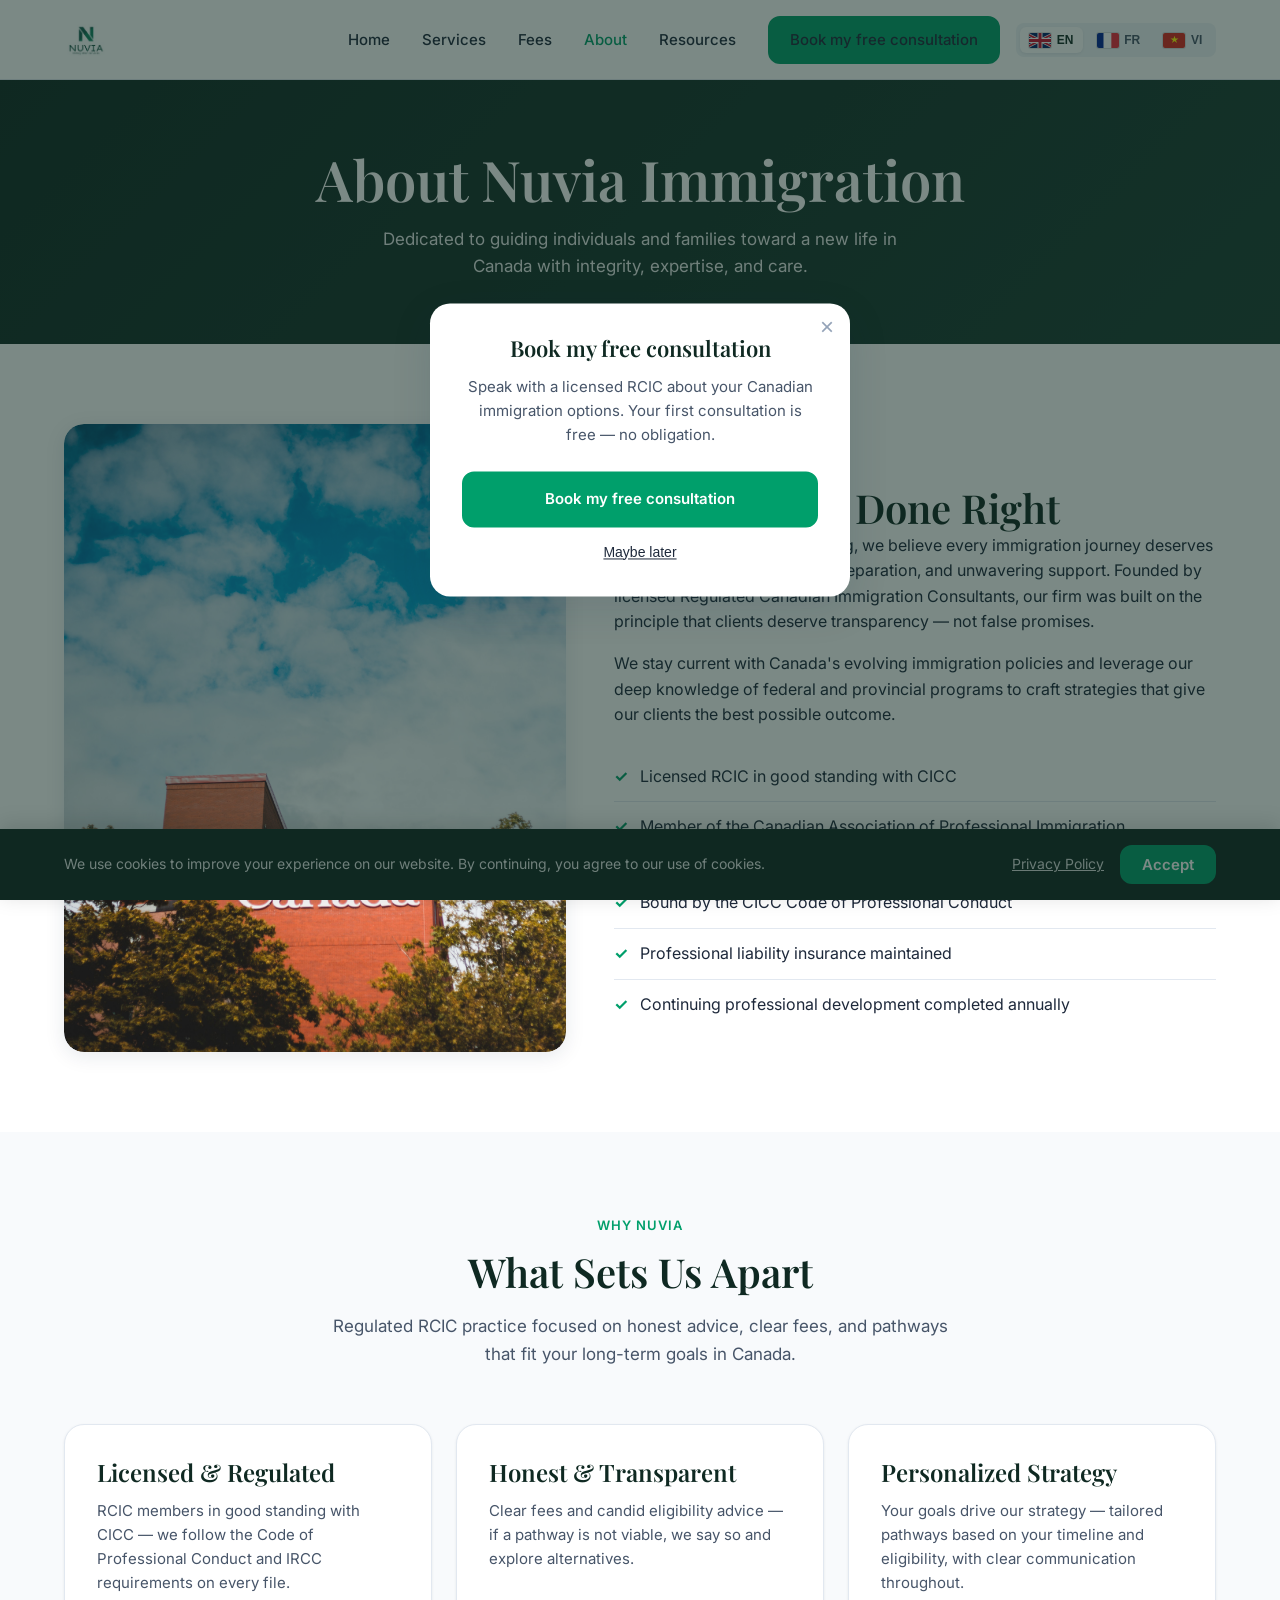
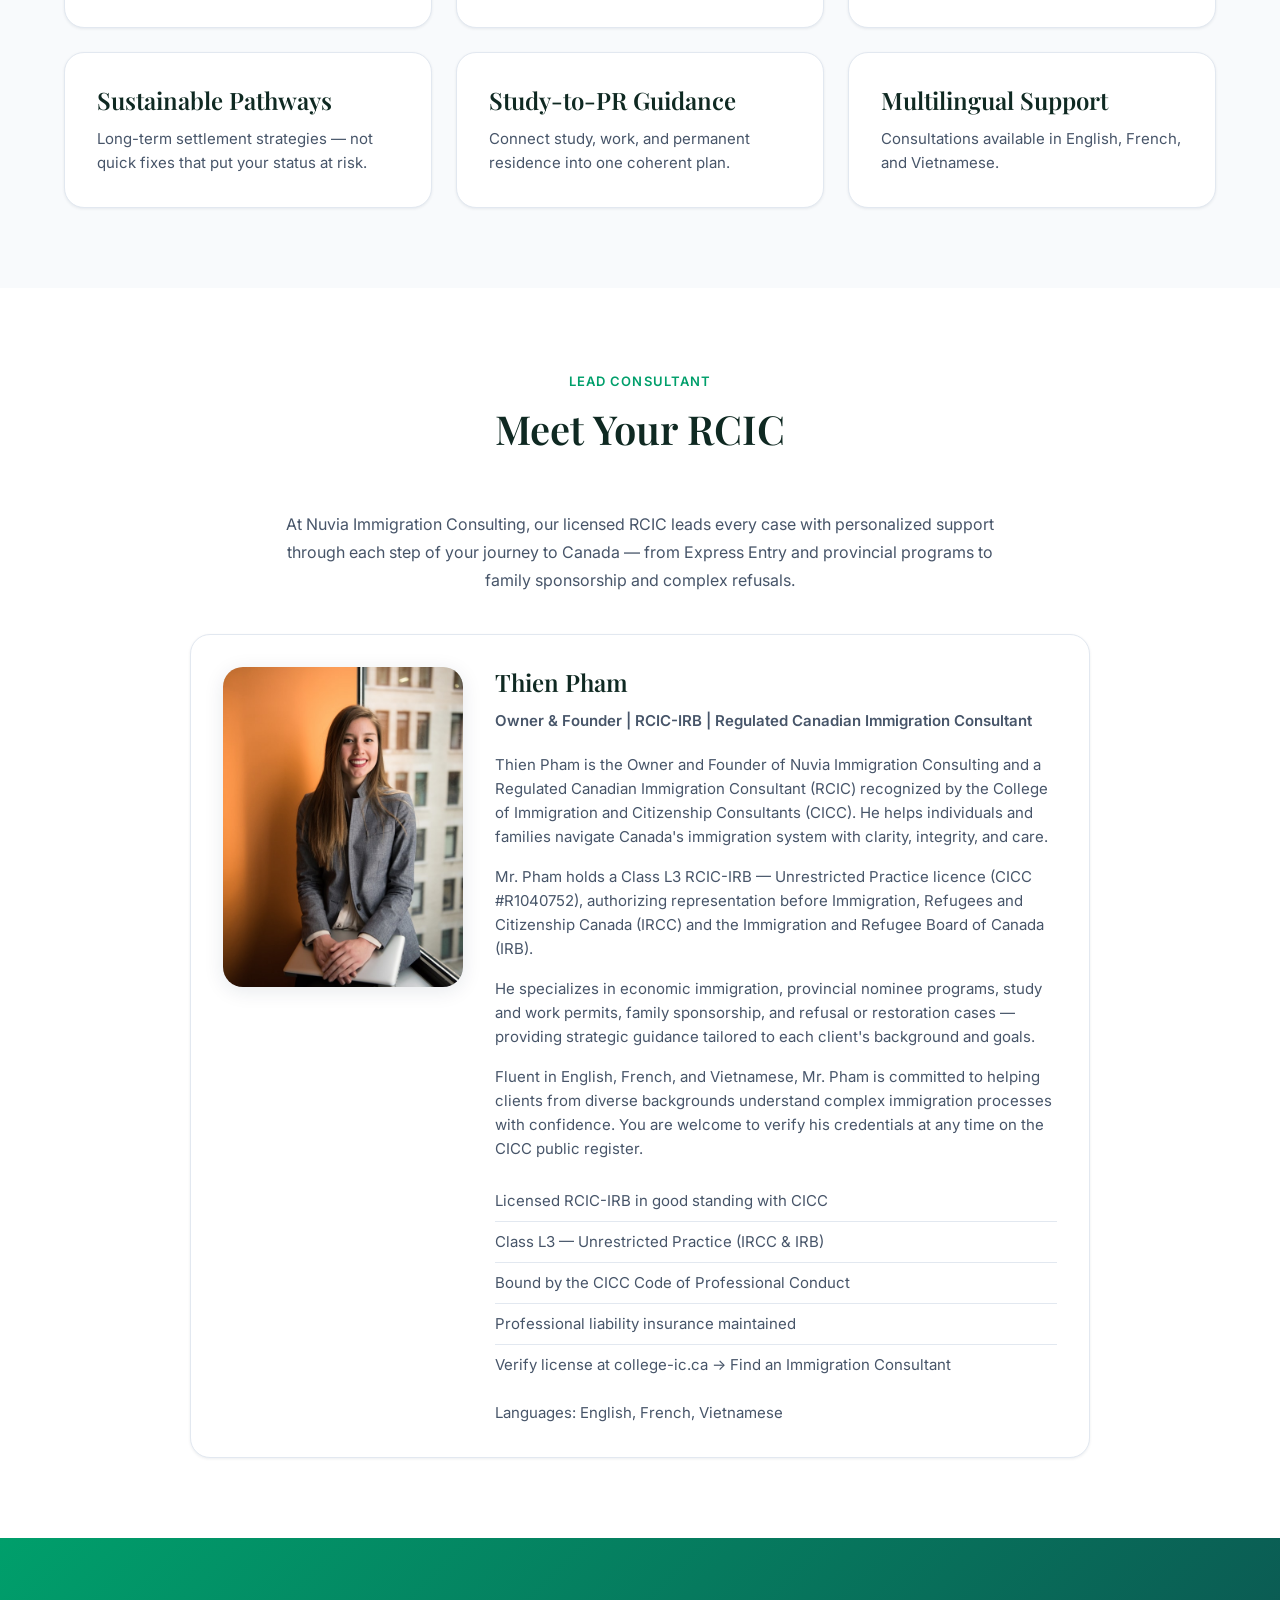
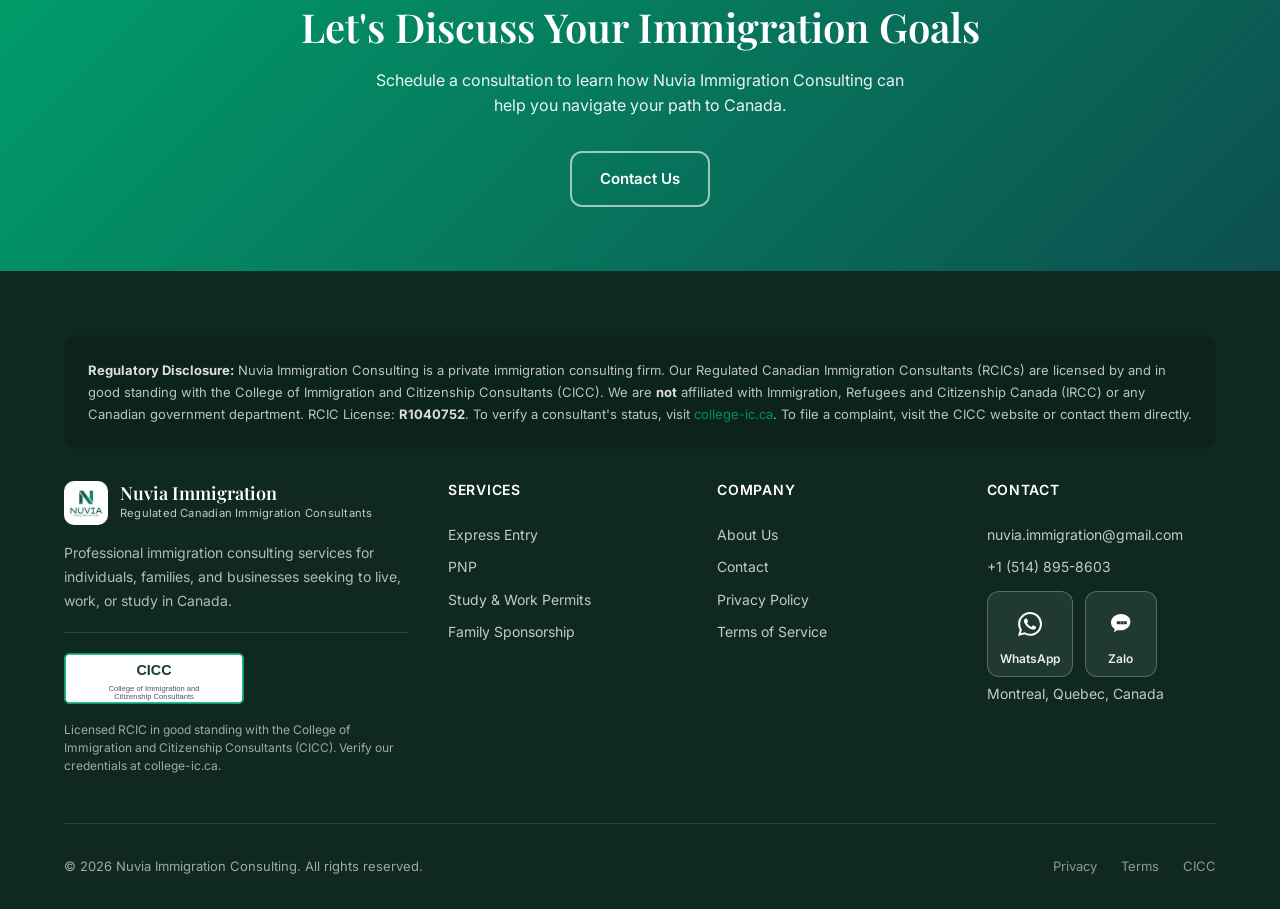
==== commit 0cf7d2b7: "Add files via upload" ====
--- a/about.html
+++ b/about.html
@@ -25,7 +25,6 @@
           <a href="fees.html" data-i18n="nav.fees">Fees</a>
           <a href="about.html" class="active" data-i18n="nav.about">About</a>
           <a href="resources.html" data-i18n="nav.resources">Resources</a>
-          <a href="contact.html" data-i18n="nav.contact">Contact</a>
           <a href="contact.html#book" class="btn btn-primary" style="padding: 0.625rem 1.25rem;" data-i18n="nav.book">Book my free consultation</a>
         </nav>
         <div class="lang-switcher" role="group" aria-label="Language">
@@ -44,7 +43,6 @@
       <a href="fees.html" data-i18n="nav.fees">Fees</a>
       <a href="about.html" data-i18n="nav.about">About</a>
       <a href="resources.html" data-i18n="nav.resources">Resources</a>
-      <a href="contact.html" data-i18n="nav.contact">Contact</a>
     </nav>
   </header>
 
@@ -80,21 +78,34 @@
     <section class="bg-light">
       <div class="container">
         <div class="section-header">
-          <span class="section-label" data-i18n="about.values.label">Our Values</span>
-          <h2 data-i18n="about.values.title">What Sets Us Apart</h2>
+          <span class="section-label" data-i18n="about.why.label">Why Nuvia</span>
+          <h2 data-i18n="about.why.title">What Sets Us Apart</h2>
+          <p data-i18n="about.why.subtitle">Regulated RCIC practice focused on honest advice, clear fees, and pathways that fit your long-term goals in Canada.</p>
         </div>
         <div class="card-grid card-grid-3">
           <article class="card">
-            <h3 data-i18n="about.values.integrity.title">Integrity First</h3>
-            <p data-i18n="about.values.integrity.desc">Honest eligibility assessments.</p>
-          </article>
-          <article class="card">
-            <h3 data-i18n="about.values.client.title">Client-Centred Approach</h3>
-            <p data-i18n="about.values.client.desc">Your goals drive our strategy.</p>
-          </article>
-          <article class="card">
-            <h3 data-i18n="about.values.compliance.title">Regulatory Compliance</h3>
-            <p data-i18n="about.values.compliance.desc">Strict adherence to CICC and IRCC requirements.</p>
+            <h3 data-i18n="home.why.licensed.title">Licensed & Regulated</h3>
+            <p data-i18n="home.why.licensed.desc">Our consultants are active members in good standing with the College of Immigration and Citizenship Consultants (CICC).</p>
+          </article>
+          <article class="card">
+            <h3 data-i18n="home.why.transparent.title">Honest & Transparent</h3>
+            <p data-i18n="home.why.transparent.desc">Clear fee structures, regular updates, and honest assessments — no false promises or hidden costs.</p>
+          </article>
+          <article class="card">
+            <h3 data-i18n="home.why.personal.title">Personalized Strategy</h3>
+            <p data-i18n="home.why.personal.desc">Every case is unique. We develop tailored immigration pathways based on your goals, timeline, and eligibility.</p>
+          </article>
+          <article class="card">
+            <h3 data-i18n="home.pillar.2.title">Sustainable Pathways</h3>
+            <p data-i18n="home.pillar.2.desc">Long-term settlement strategies — not quick fixes that put your status at risk.</p>
+          </article>
+          <article class="card">
+            <h3 data-i18n="home.pillar.3.title">Study-to-PR Guidance</h3>
+            <p data-i18n="home.pillar.3.desc">Connect study, work, and permanent residence into one coherent plan.</p>
+          </article>
+          <article class="card">
+            <h3 data-i18n="home.why.multi.title">Multilingual Support</h3>
+            <p data-i18n="home.why.multi.desc">Consultations available in English, French, and Vietnamese.</p>
           </article>
         </div>
       </div>
--- a/css/styles.css
+++ b/css/styles.css
@@ -296,11 +296,15 @@
   filter: brightness(0) invert(1);
 }
 
-.gcal-booking-wrap {
+.gcal-booking-stack {
+  border: 1px solid var(--color-gray-200);
   border-radius: var(--radius-lg);
   overflow: hidden;
-  border: 1px solid var(--color-gray-200);
   background: var(--color-white);
+}
+
+.gcal-booking-wrap {
+  overflow: hidden;
 }
 
 .gcal-booking-wrap iframe {
@@ -308,6 +312,34 @@
   min-height: 600px;
   border: 0;
   display: block;
+}
+
+.gcal-booking-footer {
+  display: flex;
+  justify-content: flex-end;
+  align-items: center;
+  padding: 0.75rem 1rem;
+  background: var(--color-gray-100);
+  border-top: 1px solid var(--color-gray-200);
+}
+
+.gcal-booking-external-link {
+  display: inline-flex;
+  align-items: center;
+  padding: 0.5rem 1rem;
+  font-size: 0.875rem;
+  font-weight: 600;
+  color: var(--color-primary);
+  background: var(--color-white);
+  border: 1px solid var(--color-primary);
+  border-radius: var(--radius);
+  text-decoration: none;
+  white-space: nowrap;
+}
+
+.gcal-booking-external-link:hover {
+  color: var(--color-white);
+  background: var(--color-primary);
 }
 
 .gcal-setup-notice {
@@ -1769,7 +1801,10 @@
 
 body.highlight-tier-review .fees-table-tiered .tier-review,
 body.highlight-tier-guided .fees-table-tiered .tier-guided,
-body.highlight-tier-full .fees-table-tiered .tier-full {
+body.highlight-tier-full .fees-table-tiered .tier-full,
+body.highlight-tier-review .pricing-service-fee.tier-review,
+body.highlight-tier-guided .pricing-service-fee.tier-guided,
+body.highlight-tier-full .pricing-service-fee.tier-full {
   background: rgba(0, 159, 107, 0.1);
 }
 
@@ -1930,7 +1965,9 @@
 
 .pricing-tiers-cta {
   text-align: center;
-  margin-bottom: 3rem;
+  margin-bottom: 2.5rem;
+  padding-bottom: 2.5rem;
+  border-bottom: 2px solid var(--color-gray-200);
 }
 
 .pricing-tiers-cta .btn {
@@ -2339,3 +2376,1118 @@
 body.modal-open {
   overflow: hidden;
 }
+
+/* Fees — Liberty-style service cards */
+.fees-disclaimer {
+  text-align: center;
+  color: var(--color-gray-600);
+  max-width: 720px;
+  margin: 0 auto 1.5rem;
+  font-size: 0.9375rem;
+}
+
+.pricing-service-list {
+  display: flex;
+  flex-direction: column;
+  gap: 0.75rem;
+  margin-bottom: 2rem;
+}
+
+.pricing-service-card {
+  border: 1px solid var(--color-gray-200);
+  border-radius: var(--radius-lg);
+  background: white;
+  overflow: hidden;
+}
+
+.pricing-service-toggle {
+  width: 100%;
+  display: flex;
+  align-items: center;
+  justify-content: space-between;
+  gap: 1rem;
+  padding: 1rem 1.25rem;
+  border: none;
+  background: var(--color-off-white);
+  font-family: var(--font-sans);
+  font-size: 0.9375rem;
+  font-weight: 600;
+  color: var(--color-navy);
+  cursor: pointer;
+  text-align: left;
+  transition: background 0.2s ease, color 0.2s ease;
+}
+
+.pricing-service-toggle:hover,
+.pricing-service-toggle[aria-expanded="true"] {
+  background: rgba(0, 159, 107, 0.08);
+  color: var(--color-primary);
+}
+
+.pricing-service-chevron {
+  flex-shrink: 0;
+  width: 0.5rem;
+  height: 0.5rem;
+  border-right: 2px solid currentColor;
+  border-bottom: 2px solid currentColor;
+  transform: rotate(45deg);
+  transition: transform 0.2s ease;
+}
+
+.pricing-service-toggle[aria-expanded="true"] .pricing-service-chevron {
+  transform: rotate(-135deg);
+  margin-top: 0.25rem;
+}
+
+.pricing-service-panel {
+  padding: 1.25rem;
+  border-top: 1px solid var(--color-gray-200);
+}
+
+.pricing-service-fees {
+  display: grid;
+  gap: 0.75rem;
+  margin-bottom: 1.25rem;
+}
+
+@media (min-width: 640px) {
+  .pricing-service-fees {
+    grid-template-columns: repeat(2, 1fr);
+  }
+}
+
+@media (min-width: 900px) {
+  .pricing-service-fees {
+    grid-template-columns: repeat(4, 1fr);
+  }
+}
+
+.pricing-service-fee {
+  background: var(--color-off-white);
+  border: 1px solid var(--color-gray-200);
+  border-radius: var(--radius);
+  padding: 0.875rem;
+  transition: background 0.2s ease, border-color 0.2s ease;
+}
+
+.pricing-service-fee strong {
+  display: block;
+  font-size: 1rem;
+  color: var(--color-navy);
+  margin: 0.25rem 0;
+}
+
+.pricing-service-fee .fee-label {
+  display: block;
+  font-size: 0.75rem;
+  font-weight: 600;
+  color: var(--color-gray-600);
+  text-transform: uppercase;
+  letter-spacing: 0.04em;
+}
+
+.fee-tax-note {
+  font-size: 0.6875rem;
+  color: var(--color-gray-500);
+}
+
+/* Government fee: same weight as tier boxes; dashed border signals non-consultant / IRCC payable */
+.pricing-service-gov {
+  background: var(--color-off-white);
+  border: 1px dashed var(--color-gray-300);
+  border-left: 3px solid var(--color-gray-400);
+}
+
+.pricing-service-gov .fee-label {
+  color: var(--color-gray-600);
+}
+
+.pricing-service-gov strong {
+  color: var(--color-navy);
+}
+
+.pricing-service-gov .fee-tax-note {
+  color: var(--color-gray-500);
+  font-style: italic;
+}
+
+.pricing-service-includes-title {
+  font-size: 0.875rem;
+  margin-bottom: 0.5rem;
+}
+
+.pricing-service-includes {
+  margin: 0;
+  padding-left: 1.25rem;
+  font-size: 0.875rem;
+  color: var(--color-gray-600);
+}
+
+.pricing-service-includes li {
+  margin-bottom: 0.35rem;
+}
+
+/* IRCC processing times page */
+.ptime-hero-badge {
+  display: inline-block;
+  background: rgba(0, 159, 107, 0.1);
+  color: var(--color-primary);
+  font-size: 0.8125rem;
+  font-weight: 600;
+  padding: 0.375rem 0.875rem;
+  border-radius: 999px;
+  margin-bottom: 1rem;
+}
+
+.ptime-hero-badge a {
+  color: inherit;
+  text-decoration: underline;
+}
+
+.ptime-intro,
+.ptime-note,
+.ptime-fallback {
+  color: var(--color-gray-600);
+  font-size: 0.9375rem;
+  max-width: 760px;
+  margin: 0 auto 2rem;
+  text-align: center;
+}
+
+.ptime-grid {
+  display: grid;
+  gap: 1.5rem;
+}
+
+@media (min-width: 768px) {
+  .ptime-grid {
+    grid-template-columns: repeat(2, 1fr);
+  }
+}
+
+.ptime-card {
+  border: 1px solid var(--color-gray-200);
+  border-radius: var(--radius-lg);
+  padding: 1.25rem;
+  background: white;
+  box-shadow: var(--shadow-sm);
+  transition: transform 0.2s ease, box-shadow 0.2s ease, border-color 0.2s ease;
+}
+
+.ptime-card:hover {
+  transform: translateY(-2px);
+  box-shadow: var(--shadow-md);
+  border-color: rgba(0, 159, 107, 0.35);
+}
+
+.ptime-card-header h2 {
+  font-size: 1.125rem;
+  margin-bottom: 0.35rem;
+}
+
+.ptime-updated {
+  font-size: 0.75rem;
+  color: var(--color-gray-500);
+  margin: 0 0 1rem;
+}
+
+.ptime-list {
+  list-style: none;
+  margin: 0;
+  padding: 0;
+}
+
+.ptime-list .ptime-row:last-child {
+  border-bottom: none;
+}
+
+.ptime-country {
+  display: inline-flex;
+  align-items: center;
+  gap: 0.375rem;
+  color: var(--color-gray-700);
+  min-width: 0;
+}
+
+.ptime-value {
+  display: inline-flex;
+  align-items: baseline;
+  flex-wrap: wrap;
+  justify-content: flex-end;
+  gap: 0.15rem;
+  font-weight: 600;
+  color: var(--color-navy);
+  text-align: right;
+}
+
+.ptime-standard {
+  font-size: 0.75rem;
+  color: var(--color-gray-500);
+  margin: 1rem 0 0;
+}
+
+/* PNP province grid */
+.pnp-resources-section {
+  background: var(--color-off-white);
+  padding: 3.5rem 0;
+}
+
+.section-title {
+  font-family: var(--font-serif);
+  font-size: clamp(1.5rem, 3vw, 2rem);
+  text-align: center;
+  margin-bottom: 0.75rem;
+}
+
+.pnp-section-intro {
+  text-align: center;
+  color: var(--color-gray-600);
+  max-width: 680px;
+  margin: 0 auto 2.5rem;
+  font-size: 0.9375rem;
+}
+
+.pnp-province-grid {
+  display: grid;
+  gap: 1.25rem;
+}
+
+@media (min-width: 640px) {
+  .pnp-province-grid {
+    grid-template-columns: repeat(2, 1fr);
+  }
+}
+
+@media (min-width: 1024px) {
+  .pnp-province-grid {
+    grid-template-columns: repeat(3, 1fr);
+  }
+}
+
+.pnp-province-card {
+  display: flex;
+  flex-direction: column;
+  background: white;
+  border: 1px solid var(--color-gray-200);
+  border-radius: var(--radius-lg);
+  padding: 1.5rem;
+  box-shadow: var(--shadow-sm);
+  transition: border-color 0.2s ease, box-shadow 0.2s ease;
+}
+
+.pnp-province-card:hover {
+  border-color: var(--color-primary);
+  box-shadow: var(--shadow-md);
+}
+
+.pnp-province-card h3 {
+  font-size: 1rem;
+  margin: 0.75rem 0 0.5rem;
+}
+
+.pnp-province-card p {
+  font-size: 0.875rem;
+  color: var(--color-gray-600);
+  flex: 1;
+  margin-bottom: 1rem;
+}
+
+.pnp-province-card .btn {
+  align-self: flex-start;
+}
+
+.tool-card-featured {
+  border-color: rgba(0, 159, 107, 0.35);
+  box-shadow: var(--shadow-md);
+}
+
+.btn-sm {
+  padding: 0.5rem 1rem;
+  font-size: 0.8125rem;
+}
+
+.ptime-toolbar {
+  display: flex;
+  flex-wrap: wrap;
+  align-items: flex-start;
+  justify-content: space-between;
+  gap: 1rem;
+  margin-bottom: 1.5rem;
+}
+
+.ptime-toolbar .ptime-intro {
+  margin: 0;
+  text-align: left;
+  flex: 1;
+  min-width: 240px;
+}
+
+.ptime-backlog-card {
+  background: linear-gradient(135deg, #f8faf9 0%, #ffffff 55%, #f0f9f6 100%);
+  border: 1px solid var(--color-gray-200);
+  border-radius: var(--radius-lg);
+  padding: 1.5rem;
+  margin-bottom: 2rem;
+  box-shadow: var(--shadow-sm);
+}
+
+.ptime-backlog-header {
+  display: flex;
+  flex-wrap: wrap;
+  align-items: center;
+  justify-content: space-between;
+  gap: 0.75rem;
+  margin-bottom: 0.75rem;
+}
+
+.ptime-backlog-header h2 {
+  font-size: 1.125rem;
+  margin: 0;
+}
+
+.ptime-backlog-badge {
+  font-size: 0.75rem;
+  font-weight: 600;
+  color: var(--color-primary);
+  background: rgba(0, 159, 107, 0.1);
+  padding: 0.25rem 0.625rem;
+  border-radius: 999px;
+}
+
+.ptime-backlog-desc {
+  color: var(--color-gray-600);
+  font-size: 0.9375rem;
+  margin-bottom: 0.75rem;
+}
+
+.ptime-dash-asof {
+  font-size: 0.8125rem;
+  font-weight: 600;
+  color: var(--color-primary);
+  margin: 0 0 0.35rem;
+}
+
+.ptime-dash-monthly {
+  font-size: 0.75rem;
+  color: var(--color-gray-600);
+  margin: 0 0 1rem;
+}
+
+.ptime-dash-grid {
+  display: grid;
+  gap: 1rem;
+  margin-bottom: 1.25rem;
+}
+
+@media (min-width: 768px) {
+  .ptime-dash-grid {
+    grid-template-columns: repeat(3, 1fr);
+  }
+}
+
+.ptime-dash-card {
+  background: var(--color-white);
+  border: 1px solid var(--color-gray-200);
+  border-radius: var(--radius-lg);
+  padding: 1.25rem;
+  display: flex;
+  flex-direction: column;
+  gap: 0.35rem;
+  min-height: 8.5rem;
+  transition: transform 0.2s ease, box-shadow 0.2s ease, border-color 0.2s ease, background 0.2s ease;
+}
+
+.ptime-dash-card:hover {
+  transform: translateY(-3px);
+  box-shadow: var(--shadow-md);
+  border-color: rgba(0, 159, 107, 0.45);
+  background: rgba(0, 159, 107, 0.06);
+}
+
+.ptime-dash-card:hover .ptime-dash-value {
+  color: var(--color-primary);
+}
+
+.ptime-dash-card-accent {
+  border-color: rgba(0, 159, 107, 0.35);
+  background: rgba(0, 159, 107, 0.04);
+}
+
+.ptime-dash-card-accent:hover {
+  background: rgba(0, 159, 107, 0.1);
+}
+
+.ptime-dash-kicker {
+  font-size: 0.75rem;
+  font-weight: 600;
+  text-transform: uppercase;
+  letter-spacing: 0.04em;
+  color: var(--color-gray-500);
+}
+
+.ptime-dash-value {
+  font-family: var(--font-serif);
+  font-size: clamp(1.75rem, 4vw, 2.25rem);
+  font-weight: 700;
+  color: var(--color-navy);
+  line-height: 1.1;
+}
+
+.ptime-dash-value-date {
+  font-size: clamp(1.125rem, 3vw, 1.5rem);
+}
+
+.ptime-dash-sub {
+  font-size: 0.8125rem;
+  color: var(--color-gray-600);
+  margin-top: 0.35rem;
+}
+
+.ptime-dash-finalized {
+  display: block;
+  font-size: 0.8125rem;
+  font-weight: 600;
+  color: var(--color-primary);
+  margin-top: 0.25rem;
+}
+
+.ptime-dash-meta {
+  display: block;
+  font-size: 0.75rem;
+  font-weight: 600;
+  color: var(--color-gray-600);
+  margin-top: 0.35rem;
+}
+
+.ptime-dash-value-warn {
+  color: #c2410c;
+}
+
+.ptime-inventory-overview {
+  margin-bottom: 0.75rem;
+}
+
+@media (min-width: 768px) {
+  .ptime-inventory-overview {
+    grid-template-columns: repeat(2, 1fr);
+  }
+}
+
+.ptime-inventory-table-wrap {
+  margin-bottom: 1.25rem;
+}
+
+.ptime-inventory-table-wrap h3 {
+  font-size: 0.9375rem;
+  margin: 0 0 0.75rem;
+  color: var(--color-navy);
+}
+
+.ptime-inventory-table {
+  width: 100%;
+  border-collapse: collapse;
+  font-size: 0.8125rem;
+}
+
+.ptime-inventory-table th,
+.ptime-inventory-table td {
+  padding: 0.625rem 0.75rem;
+  border-bottom: 1px solid var(--color-gray-200);
+  text-align: left;
+}
+
+.ptime-inventory-table th {
+  font-weight: 600;
+  color: var(--color-navy);
+  background: var(--color-gray-100);
+}
+
+.ptime-inventory-table tbody tr {
+  transition: background 0.15s ease;
+}
+
+.ptime-inventory-table tbody tr:hover {
+  background: rgba(0, 159, 107, 0.08);
+}
+
+.ptime-delta-up {
+  color: #c2410c;
+  font-weight: 600;
+}
+
+.ptime-delta-down {
+  color: var(--color-primary);
+  font-weight: 600;
+}
+
+.ptime-inventory-highlights {
+  margin-bottom: 1.25rem;
+}
+
+.ptime-inventory-highlights h3 {
+  font-size: 0.9375rem;
+  margin: 0 0 0.75rem;
+  color: var(--color-navy);
+}
+
+.ptime-highlights-grid {
+  display: grid;
+  gap: 0.75rem;
+}
+
+@media (min-width: 640px) {
+  .ptime-highlights-grid {
+    grid-template-columns: repeat(2, 1fr);
+  }
+}
+
+@media (min-width: 1024px) {
+  .ptime-highlights-grid {
+    grid-template-columns: repeat(3, 1fr);
+  }
+}
+
+.ptime-highlight-card {
+  background: var(--color-white);
+  border: 1px solid var(--color-gray-200);
+  border-radius: var(--radius);
+  padding: 0.875rem 1rem;
+  transition: transform 0.2s ease, box-shadow 0.2s ease, border-color 0.2s ease, background 0.2s ease;
+}
+
+.ptime-highlight-card:hover {
+  transform: translateY(-2px);
+  box-shadow: var(--shadow-md);
+  border-color: rgba(0, 159, 107, 0.4);
+  background: rgba(0, 159, 107, 0.05);
+}
+
+.ptime-highlight-card:hover .ptime-highlight-value {
+  color: var(--color-primary);
+}
+
+.ptime-highlight-value {
+  display: block;
+  font-size: 1.25rem;
+  font-weight: 700;
+  color: var(--color-navy);
+  line-height: 1.2;
+}
+
+.ptime-highlight-label {
+  display: block;
+  font-size: 0.75rem;
+  color: var(--color-gray-600);
+  margin-top: 0.35rem;
+  line-height: 1.4;
+}
+
+.ptime-inventory-trends {
+  display: grid;
+  gap: 1rem;
+  margin-bottom: 1.25rem;
+}
+
+@media (min-width: 1024px) {
+  .ptime-inventory-trends {
+    grid-template-columns: repeat(2, 1fr);
+  }
+}
+
+.ptime-backlog-trend-card {
+  transition: transform 0.2s ease, box-shadow 0.2s ease, border-color 0.2s ease;
+}
+
+.ptime-backlog-trend-card:hover {
+  transform: translateY(-2px);
+  box-shadow: var(--shadow-md);
+  border-color: rgba(0, 159, 107, 0.35);
+}
+
+.ptime-backlog-trend-card h3 {
+  font-size: 0.9375rem;
+  margin: 0 0 0.75rem;
+  color: var(--color-navy);
+}
+
+.ptime-backlog-card .ptime-dash-source a {
+  transition: color 0.15s ease, background 0.15s ease;
+  padding: 0.35rem 0.75rem;
+  border-radius: var(--radius);
+}
+
+.ptime-backlog-card .ptime-dash-source a:hover {
+  color: var(--color-white);
+  background: var(--color-primary);
+  text-decoration: none;
+}
+
+.ptime-inventory-trend-source {
+  grid-column: 1 / -1;
+  text-align: right;
+}
+
+.ptime-chart-footnote a {
+  color: var(--color-primary);
+  font-weight: 600;
+  text-decoration: underline;
+  text-underline-offset: 2px;
+}
+
+.ptime-dash-breakdown {
+  margin-bottom: 1.25rem;
+}
+
+.ptime-dash-breakdown h3 {
+  font-size: 0.9375rem;
+  margin: 0 0 0.75rem;
+  color: var(--color-navy);
+}
+
+.ptime-dash-breakdown-grid {
+  display: grid;
+  gap: 0.75rem;
+}
+
+@media (min-width: 640px) {
+  .ptime-dash-breakdown-grid {
+    grid-template-columns: repeat(3, 1fr);
+  }
+}
+
+.ptime-dash-mini {
+  background: var(--color-white);
+  border: 1px solid var(--color-gray-200);
+  border-radius: var(--radius);
+  padding: 0.875rem 1rem;
+  transition: transform 0.2s ease, box-shadow 0.2s ease, border-color 0.2s ease;
+}
+
+.ptime-dash-mini:hover {
+  transform: translateY(-2px);
+  box-shadow: var(--shadow-sm);
+  border-color: rgba(0, 159, 107, 0.4);
+}
+
+.ptime-dash-mini-title {
+  display: block;
+  font-size: 0.8125rem;
+  font-weight: 600;
+  color: var(--color-navy);
+  margin-bottom: 0.5rem;
+}
+
+.ptime-dash-mini-row {
+  display: flex;
+  justify-content: space-between;
+  gap: 0.5rem;
+  font-size: 0.75rem;
+  color: var(--color-gray-600);
+  margin-bottom: 0.25rem;
+}
+
+.ptime-dash-mini-row strong {
+  color: var(--color-navy);
+  font-weight: 600;
+}
+
+.ptime-page-source,
+.ptime-dash-source {
+  margin: 0 0 1.25rem;
+  text-align: right;
+  font-size: 0.8125rem;
+}
+
+.ptime-page-source a,
+.ptime-dash-source a {
+  font-weight: 600;
+  color: var(--color-primary);
+  text-decoration: underline;
+  text-underline-offset: 2px;
+}
+
+@media (min-width: 768px) {
+  .ptime-inventory-grid {
+    grid-template-columns: repeat(4, 1fr);
+  }
+}
+
+.ptime-source-link {
+  font-size: 0.8125rem;
+  font-weight: 600;
+  color: var(--color-primary);
+  text-decoration: underline;
+  text-underline-offset: 2px;
+}
+
+.ptime-source-link:hover {
+  color: var(--color-navy);
+}
+
+.ptime-card-source {
+  margin-top: 0.75rem;
+  padding-top: 0.75rem;
+  border-top: 1px solid var(--color-gray-200);
+  text-align: right;
+}
+
+.ptime-chart-source {
+  margin-top: 0.75rem;
+  text-align: right;
+}
+
+.ptime-insight {
+  font-size: 0.8125rem;
+  color: var(--color-primary);
+  background: rgba(0, 159, 107, 0.08);
+  border-radius: var(--radius);
+  padding: 0.5rem 0.75rem;
+  margin: 0.5rem 0 0;
+}
+
+.ptime-row {
+  padding: 0.625rem 0;
+  border-bottom: 1px solid var(--color-gray-200);
+}
+
+.ptime-row:last-child {
+  border-bottom: none;
+}
+
+.ptime-row-head {
+  display: flex;
+  justify-content: space-between;
+  align-items: center;
+  gap: 1rem;
+  font-size: 0.875rem;
+  margin-bottom: 0.375rem;
+}
+
+.ptime-row-head .ptime-value {
+  flex-shrink: 0;
+}
+
+.ptime-flag {
+  border-radius: 2px;
+  vertical-align: middle;
+  margin-right: 0.375rem;
+  box-shadow: 0 0 0 1px rgba(0, 0, 0, 0.08);
+}
+
+.ptime-bar-track {
+  height: 6px;
+  background: var(--color-gray-200);
+  border-radius: 999px;
+  overflow: hidden;
+}
+
+.ptime-bar-fill {
+  display: block;
+  height: 100%;
+  background: linear-gradient(90deg, var(--color-primary), #00c48c);
+  border-radius: 999px;
+  transition: width 0.4s ease;
+}
+
+.ptime-faq-section {
+  background: var(--color-off-white);
+  padding: 3.5rem 0;
+}
+
+.ptime-faq-intro {
+  text-align: center;
+  color: var(--color-gray-600);
+  max-width: 680px;
+  margin: 0 auto 2rem;
+  font-size: 0.9375rem;
+}
+
+.ptime-faq-section .faq-answer ul {
+  margin: 0.5rem 0 0 1.25rem;
+}
+
+.ptime-faq-section .faq-answer li {
+  margin-bottom: 0.35rem;
+}
+
+.pricing-service-fees-flat {
+  grid-template-columns: 1fr 1fr !important;
+}
+
+@media (max-width: 639px) {
+  .pricing-service-fees-flat {
+    grid-template-columns: 1fr !important;
+  }
+}
+
+.booking-step-note {
+  font-size: 0.875rem;
+  color: var(--color-gray-600);
+  margin: 1rem 0;
+}
+
+.booking-continue-btn {
+  width: 100%;
+  margin-bottom: 0.5rem;
+}
+
+.booking-intake-panel {
+  margin-top: 1.5rem;
+  padding-top: 1.5rem;
+  border-top: 2px solid var(--color-gray-200);
+}
+
+.booking-intake-panel h3 {
+  margin-bottom: 0.5rem;
+}
+
+.form-row {
+  display: grid;
+  gap: 1rem;
+}
+
+@media (min-width: 640px) {
+  .form-row {
+    grid-template-columns: 1fr 1fr;
+  }
+}
+
+.form-group-checkbox {
+  margin-bottom: 1rem;
+}
+
+.checkbox-label {
+  display: flex;
+  align-items: flex-start;
+  gap: 0.625rem;
+  font-size: 0.875rem;
+  color: var(--color-gray-600);
+  cursor: pointer;
+}
+
+.checkbox-label input {
+  margin-top: 0.2rem;
+  flex-shrink: 0;
+}
+
+.form-label {
+  display: block;
+  font-size: 0.875rem;
+  font-weight: 500;
+  color: var(--color-navy);
+  margin-bottom: 0.5rem;
+}
+
+.radio-group {
+  display: flex;
+  flex-wrap: wrap;
+  gap: 1rem;
+}
+
+.radio-label {
+  display: inline-flex;
+  align-items: center;
+  gap: 0.5rem;
+  font-size: 0.9375rem;
+  color: var(--color-gray-700);
+  cursor: pointer;
+}
+
+.radio-label input {
+  accent-color: var(--color-primary);
+}
+
+.fees-consult-section {
+  margin-bottom: 2rem;
+  padding-bottom: 0;
+  border-bottom: none;
+}
+
+.fees-consult-grid {
+  display: grid;
+  gap: 1.25rem;
+}
+
+@media (min-width: 768px) {
+  .fees-consult-grid {
+    grid-template-columns: repeat(3, 1fr);
+  }
+}
+
+.fees-consult-card {
+  background: white;
+  border: 1px solid var(--color-gray-200);
+  border-radius: var(--radius-lg);
+  padding: 1.25rem;
+  box-shadow: var(--shadow-sm);
+}
+
+.fees-consult-card h3 {
+  font-size: 1rem;
+  margin-bottom: 1rem;
+}
+
+.fees-consult-price strong {
+  display: block;
+  font-size: 1.375rem;
+  color: var(--color-primary);
+  margin: 0.25rem 0;
+}
+
+.fees-consult-card-note {
+  margin: 0 0 1rem;
+  font-size: 0.8125rem;
+  color: var(--color-gray-600);
+}
+
+.booking-gcal-note {
+  font-size: 0.875rem;
+  color: var(--color-gray-600);
+  margin-top: 1rem;
+  padding: 0.875rem 1rem;
+  background: rgba(0, 159, 107, 0.06);
+  border-radius: var(--radius);
+  border-left: 3px solid var(--color-primary);
+}
+
+.ptime-delta {
+  font-size: 0.8125rem;
+  font-weight: 700;
+  margin-left: 0.35rem;
+  white-space: nowrap;
+}
+
+.ptime-delta.up {
+  color: #c0392b;
+}
+
+.ptime-delta.down {
+  color: var(--color-primary);
+}
+
+.ptime-delta.unchanged {
+  color: var(--color-gray-500);
+  font-weight: 500;
+}
+
+.ptime-compare-note {
+  font-size: 0.75rem;
+  color: var(--color-gray-500);
+  margin: 0.35rem 0 0;
+}
+
+.ptime-charts-section {
+  margin: 2.5rem 0 1.5rem;
+  padding-top: 2rem;
+  border-top: 2px solid var(--color-gray-200);
+}
+
+.ptime-charts-section + .ptime-grid {
+  margin-top: 2rem;
+  margin-bottom: 2.5rem;
+}
+
+.ptime-chart-desc {
+  font-size: 0.875rem;
+  color: var(--color-gray-600);
+  margin: 0.35rem 0 1rem;
+  line-height: 1.5;
+}
+
+.ptime-chart-intro {
+  text-align: center;
+  color: var(--color-gray-600);
+  max-width: 680px;
+  margin: 0 auto 1.5rem;
+  font-size: 0.9375rem;
+}
+
+.ptime-charts-grid {
+  display: grid;
+  gap: 1.5rem;
+}
+
+@media (min-width: 900px) {
+  .ptime-charts-grid {
+    grid-template-columns: 1.2fr 1fr;
+  }
+}
+
+.ptime-chart-card {
+  background: white;
+  border: 1px solid var(--color-gray-200);
+  border-radius: var(--radius-lg);
+  padding: 1.25rem;
+  box-shadow: var(--shadow-sm);
+  transition: transform 0.2s ease, box-shadow 0.2s ease, border-color 0.2s ease;
+}
+
+.ptime-chart-card:hover {
+  transform: translateY(-2px);
+  box-shadow: var(--shadow-md);
+  border-color: rgba(0, 159, 107, 0.35);
+}
+
+.ptime-chart-svg {
+  width: 100%;
+  height: auto;
+  display: block;
+}
+
+.ptime-chart-legend {
+  display: flex;
+  flex-wrap: wrap;
+  gap: 0.75rem 1.25rem;
+  margin-top: 0.75rem;
+  font-size: 0.75rem;
+  color: var(--color-gray-600);
+}
+
+.ptime-chart-legend i {
+  display: inline-block;
+  width: 10px;
+  height: 10px;
+  border-radius: 50%;
+  margin-right: 0.35rem;
+  vertical-align: middle;
+}
+
+.ptime-chart-footnote,
+.ptime-chart-empty {
+  font-size: 0.75rem;
+  color: var(--color-gray-500);
+  margin: 0.75rem 0 0;
+  text-align: center;
+}
+
+.ptime-country-bars {
+  list-style: none;
+  margin: 1rem 0 0;
+  padding: 0;
+}
+
+.ptime-country-bars li {
+  display: grid;
+  grid-template-columns: minmax(120px, 1fr) 2fr auto;
+  gap: 0.75rem;
+  align-items: center;
+  margin-bottom: 0.625rem;
+  font-size: 0.8125rem;
+}
+
+.ptime-country-bar-label {
+  display: flex;
+  align-items: center;
+  gap: 0.375rem;
+}
+
+.ptime-country-bar-value {
+  font-weight: 600;
+  color: var(--color-navy);
+  white-space: nowrap;
+}
+
+#ptime-country-chart h3 {
+  font-size: 1rem;
+  margin: 0;
+}
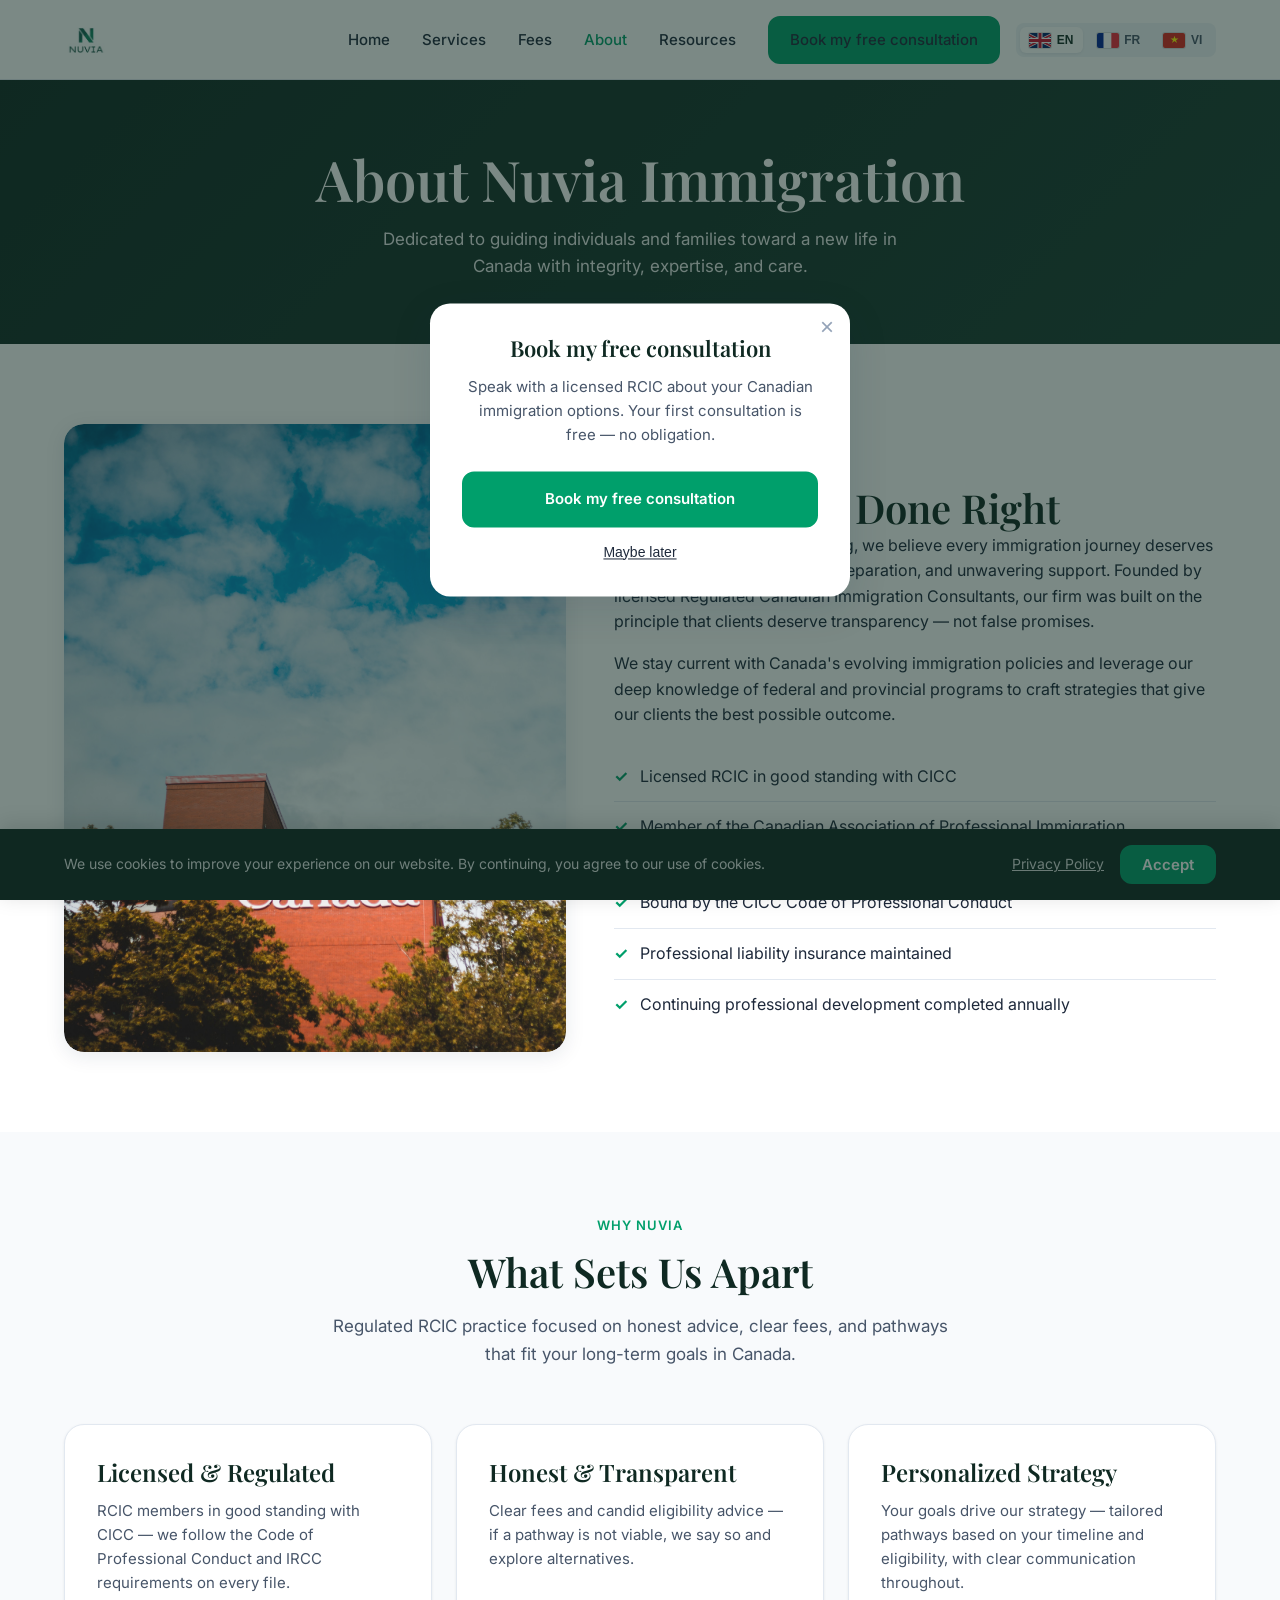
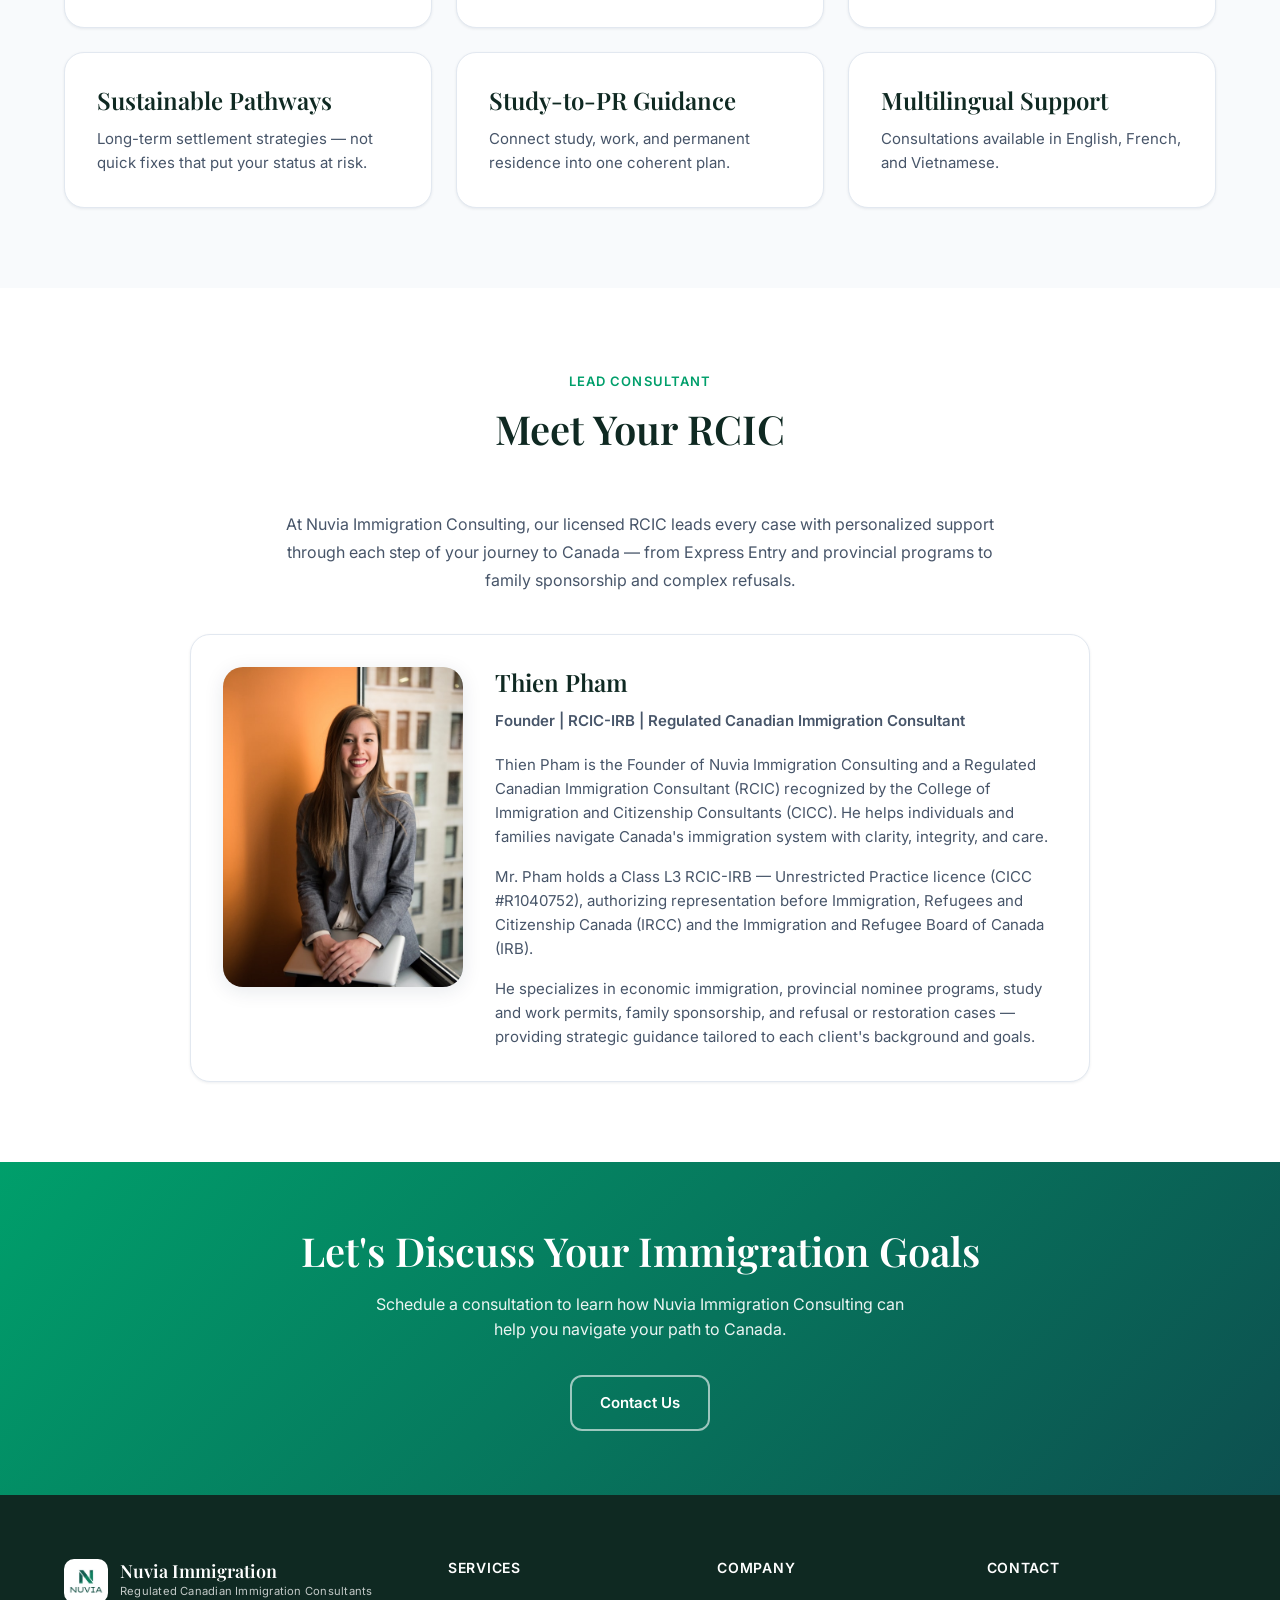
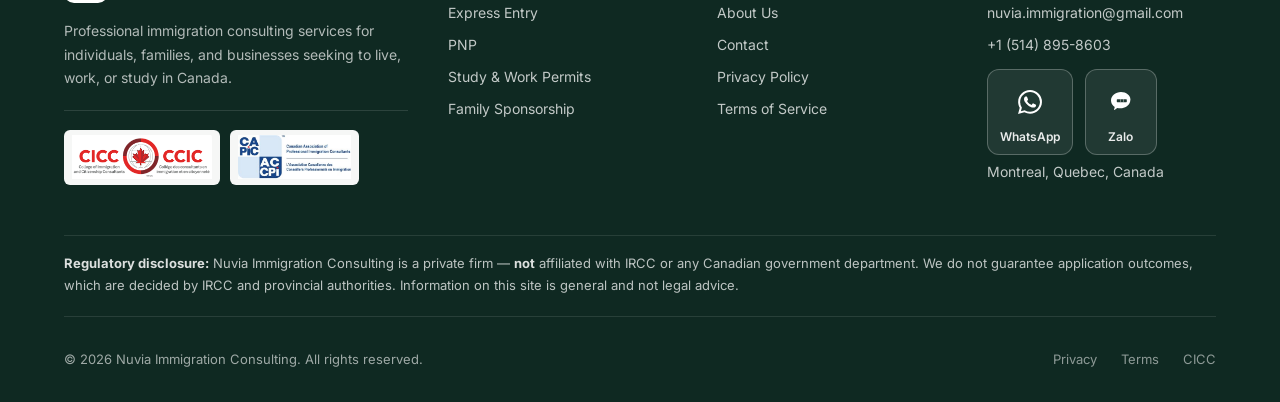
==== commit fca891f0: "Add files via upload" ====
--- a/about.html
+++ b/about.html
@@ -124,19 +124,10 @@
           </div>
           <div>
             <h3 data-i18n="about.rcic.name">Thien Pham</h3>
-            <p class="consultant-title" data-i18n="about.rcic.titleline">Owner & Founder | RCIC-IRB | Regulated Canadian Immigration Consultant</p>
-            <p data-i18n="about.rcic.p1">Thien Pham is the Owner and Founder of Nuvia Immigration Consulting and a Regulated Canadian Immigration Consultant (RCIC) recognized by the College of Immigration and Citizenship Consultants (CICC). He helps individuals and families navigate Canada's immigration system with clarity, integrity, and care.</p>
+            <p class="consultant-title" data-i18n="about.rcic.titleline">Founder | RCIC-IRB | Regulated Canadian Immigration Consultant</p>
+            <p data-i18n="about.rcic.p1">Thien Pham is the Founder of Nuvia Immigration Consulting and a Regulated Canadian Immigration Consultant (RCIC) recognized by the College of Immigration and Citizenship Consultants (CICC). He helps individuals and families navigate Canada's immigration system with clarity, integrity, and care.</p>
             <p data-i18n="about.rcic.p2">Mr. Pham holds a Class L3 RCIC-IRB — Unrestricted Practice licence (CICC #R1040752), authorizing representation before Immigration, Refugees and Citizenship Canada (IRCC) and the Immigration and Refugee Board of Canada (IRB).</p>
             <p data-i18n="about.rcic.p3">He specializes in economic immigration, provincial nominee programs, study and work permits, family sponsorship, and refusal or restoration cases — providing strategic guidance tailored to each client's background and goals.</p>
-            <p data-i18n="about.rcic.p4">Fluent in English, French, and Vietnamese, Mr. Pham is committed to helping clients from diverse backgrounds understand complex immigration processes with confidence. You are welcome to verify his credentials at any time on the CICC public register.</p>
-            <ul class="consultant-credentials">
-              <li data-i18n="about.rcic.c1">Licensed RCIC-IRB in good standing with CICC</li>
-              <li data-i18n="about.rcic.c2">Class L3 — Unrestricted Practice (IRCC & IRB)</li>
-              <li data-i18n="about.rcic.c3">Bound by the CICC Code of Professional Conduct</li>
-              <li data-i18n="about.rcic.c4">Professional liability insurance maintained</li>
-              <li data-i18n="about.rcic.c5">Verify license at college-ic.ca → Find an Immigration Consultant</li>
-            </ul>
-            <p style="margin-top: 1rem;" data-i18n="about.rcic.languages">Languages: English, French, Vietnamese</p>
           </div>
         </div>
       </div>
--- a/css/styles.css
+++ b/css/styles.css
@@ -950,6 +950,59 @@
   font-size: 1.0625rem;
 }
 
+.process-section .section-header h2.process-section-heading {
+  white-space: nowrap;
+}
+
+@media (max-width: 720px) {
+  .process-section .section-header h2.process-section-heading {
+    white-space: normal;
+  }
+}
+
+.section-header--title-row {
+  max-width: min(960px, 100%);
+}
+
+.section-header-title-row {
+  display: flex;
+  flex-wrap: nowrap;
+  align-items: baseline;
+  justify-content: center;
+  gap: 0.65rem 1.25rem;
+}
+
+.section-header-title-row .section-label {
+  margin-bottom: 0;
+  flex-shrink: 0;
+}
+
+.section-header-title-row h2 {
+  margin: 0;
+  white-space: nowrap;
+}
+
+@media (max-width: 720px) {
+  .section-header-title-row {
+    flex-wrap: wrap;
+  }
+
+  .section-header-title-row h2 {
+    white-space: normal;
+    width: 100%;
+  }
+}
+
+.section-title-single-line {
+  white-space: nowrap;
+}
+
+@media (max-width: 640px) {
+  .section-title-single-line {
+    white-space: normal;
+  }
+}
+
 .section-label {
   display: inline-block;
   font-size: 0.8125rem;
@@ -1060,119 +1113,315 @@
   margin-top: 0.5rem;
 }
 
-/* Process section — card visualization */
+/* Process section — roadmap journey */
 .process-section {
   overflow: hidden;
 }
 
-.process-section .process-label {
-  color: var(--color-gold);
-}
-
-.process-section .process-desc {
-  color: rgba(255, 255, 255, 0.82);
-  max-width: 680px;
-  margin: 0 auto;
-  line-height: 1.75;
-}
-
-.process-cards {
-  display: grid;
-  gap: 1.5rem;
-  margin-top: 2.5rem;
+.process-roadmap {
   position: relative;
-}
-
-@media (min-width: 768px) {
-  .process-cards {
-    grid-template-columns: repeat(2, 1fr);
-    gap: 1.75rem;
-  }
-}
-
-@media (min-width: 1100px) {
-  .process-cards {
-    grid-template-columns: repeat(4, 1fr);
-    gap: 1.25rem;
-  }
-
-  .process-cards::before {
-    content: "";
-    position: absolute;
-    top: 3.25rem;
-    left: 12%;
-    right: 12%;
-    height: 2px;
-    background: linear-gradient(90deg, transparent, rgba(0, 159, 107, 0.5) 15%, rgba(0, 159, 107, 0.5) 85%, transparent);
-    z-index: 0;
-    pointer-events: none;
-  }
-}
-
-.process-card {
-  position: relative;
-  background: rgba(255, 255, 255, 0.06);
-  border: 1px solid rgba(255, 255, 255, 0.14);
-  border-radius: var(--radius-lg);
-  padding: 2rem 1.5rem 1.75rem;
+  margin-top: 2.25rem;
+  padding: 0 0 0.5rem;
+}
+
+.process-roadmap-svg {
+  display: none;
+  position: absolute;
+  left: 0;
+  right: 0;
+  top: 50%;
+  width: 100%;
+  height: 11rem;
+  transform: translateY(-50%);
+  z-index: 0;
+  pointer-events: none;
+}
+
+.process-roadmap-road {
+  fill: none;
+  stroke: #94a3b8;
+  stroke-width: 14;
+  stroke-linecap: round;
+  vector-effect: non-scaling-stroke;
+}
+
+.process-roadmap-road-dash {
+  fill: none;
+  stroke: #ffffff;
+  stroke-width: 3;
+  stroke-dasharray: 10 14;
+  stroke-linecap: round;
+  opacity: 0.85;
+  vector-effect: non-scaling-stroke;
+}
+
+.process-roadmap-start,
+.process-roadmap-end {
+  display: none;
+  position: absolute;
+  top: 50%;
+  transform: translateY(-50%);
+  font-size: 0.6875rem;
+  font-weight: 700;
+  letter-spacing: 0.06em;
+  text-transform: uppercase;
+  color: var(--color-gray-500);
   z-index: 1;
-  transition: transform 0.35s ease, box-shadow 0.35s ease, border-color 0.35s ease, background 0.35s ease;
-  backdrop-filter: blur(6px);
-}
-
-.process-card:hover {
-  transform: translateY(-8px);
-  border-color: rgba(0, 159, 107, 0.55);
-  background: rgba(255, 255, 255, 0.1);
-  box-shadow: 0 20px 40px rgba(0, 0, 0, 0.25), 0 0 0 1px rgba(0, 159, 107, 0.2);
-}
-
-.process-card-num {
-  display: block;
-  font-family: var(--font-display);
-  font-size: 3rem;
-  font-weight: 700;
-  line-height: 1;
-  color: rgba(0, 159, 107, 0.4);
-  margin-bottom: 1rem;
-  letter-spacing: -0.02em;
-  transition: color 0.35s ease, transform 0.35s ease;
-}
-
-.process-card:hover .process-card-num {
-  color: var(--color-primary);
-  transform: scale(1.05);
-}
-
-.process-card h3 {
-  font-size: 1.125rem;
-  margin-bottom: 0.625rem;
-}
-
-.process-card p {
-  font-size: 0.875rem;
-  color: rgba(255, 255, 255, 0.78);
-  line-height: 1.65;
-  margin-bottom: 1.125rem;
-}
-
-.process-card-list {
+}
+
+.process-roadmap-start {
+  left: 0.25rem;
+}
+
+.process-roadmap-end {
+  right: 0.25rem;
+  color: var(--color-primary-dark);
+}
+
+.process-journey {
   list-style: none;
   margin: 0;
   padding: 0;
-  border-top: 1px solid rgba(255, 255, 255, 0.1);
-  padding-top: 1rem;
-}
-
-.process-card-list li {
   position: relative;
-  padding: 0.35rem 0 0.35rem 1.25rem;
+  z-index: 1;
+}
+
+@media (min-width: 960px) {
+  .process-roadmap-svg,
+  .process-roadmap-start,
+  .process-roadmap-end {
+    display: block;
+  }
+
+  .process-journey--roadmap {
+    display: grid;
+    grid-template-columns: repeat(4, 1fr);
+    gap: 0.75rem;
+    min-height: 22rem;
+    align-items: stretch;
+  }
+}
+
+.process-journey-step {
+  position: relative;
+  z-index: 1;
+  display: flex;
+  flex-direction: column;
+  align-items: center;
+  text-align: center;
+}
+
+@media (min-width: 960px) {
+  .process-journey-step--north,
+  .process-journey-step--south {
+    display: grid;
+    grid-template-rows: 1fr auto 1fr;
+    align-items: center;
+    min-height: 22rem;
+  }
+
+  .process-journey-step--north .process-journey-panel {
+    grid-row: 1;
+    align-self: end;
+    margin-bottom: 0.65rem;
+  }
+
+  .process-journey-step--north .process-journey-node {
+    grid-row: 2;
+  }
+
+  .process-journey-step--south .process-journey-node {
+    grid-row: 2;
+  }
+
+  .process-journey-step--south .process-journey-panel {
+    grid-row: 3;
+    align-self: start;
+    margin-top: 0.65rem;
+  }
+
+  .process-journey-step--north .process-journey-panel::after,
+  .process-journey-step--south .process-journey-panel::after {
+    content: "";
+    position: absolute;
+    left: 50%;
+    width: 2px;
+    height: 0.65rem;
+    background: var(--color-primary);
+    transform: translateX(-50%);
+    opacity: 0.45;
+  }
+
+  .process-journey-step--north .process-journey-panel::after {
+    bottom: -0.65rem;
+  }
+
+  .process-journey-step--south .process-journey-panel::after {
+    top: -0.65rem;
+  }
+
+  .process-journey-panel {
+    position: relative;
+  }
+}
+
+@media (max-width: 959px) {
+  .process-journey-step {
+    flex-direction: row;
+    align-items: flex-start;
+    text-align: left;
+    gap: 1rem;
+    padding: 1.25rem 0;
+    border-bottom: 1px solid var(--color-gray-200);
+  }
+
+  .process-journey-step:last-child {
+    border-bottom: none;
+    padding-bottom: 0;
+  }
+
+  .process-roadmap::before {
+    content: "";
+    position: absolute;
+    left: 1.35rem;
+    top: 2rem;
+    bottom: 2rem;
+    width: 4px;
+    border-radius: 4px;
+    background: linear-gradient(180deg, var(--color-primary-light), var(--color-primary-dark));
+    z-index: 0;
+  }
+
+  .process-journey-step::before {
+    content: "";
+    position: absolute;
+    left: 1.35rem;
+    top: 3.75rem;
+    bottom: -0.5rem;
+    width: 2px;
+    background: rgba(0, 159, 107, 0.2);
+    z-index: 0;
+  }
+
+  .process-journey-step:last-child::before {
+    display: none;
+  }
+}
+
+.process-journey-node {
+  flex-shrink: 0;
+  position: relative;
+  z-index: 2;
+}
+
+.process-journey-num {
+  display: grid;
+  place-items: center;
+  width: 3.25rem;
+  height: 3.25rem;
+  border-radius: 50%;
+  font-family: var(--font-display);
+  font-size: 1rem;
+  font-weight: 700;
+  color: var(--color-white);
+  background: linear-gradient(145deg, var(--color-primary-light), var(--color-primary-dark));
+  box-shadow: 0 4px 14px rgba(0, 159, 107, 0.35);
+  border: 3px solid var(--color-white);
+}
+
+.process-journey-panel {
+  width: 100%;
+  max-width: 16rem;
+  padding: 1rem 0.85rem 1.1rem;
+  background: var(--color-white);
+  border: 1px solid var(--color-gray-200);
+  border-radius: var(--radius-lg);
+  box-shadow: var(--shadow-sm);
+  transition:
+    transform 0.25s ease,
+    box-shadow 0.25s ease,
+    border-color 0.25s ease,
+    background-color 0.25s ease;
+}
+
+@media (max-width: 959px) {
+  .process-journey-panel {
+    max-width: none;
+    flex: 1;
+    min-width: 0;
+  }
+}
+
+@media (hover: hover) {
+  .process-journey-panel:hover,
+  .process-journey-step:hover .process-journey-panel {
+    transform: translateY(-4px);
+    border-color: var(--color-primary);
+    box-shadow: 0 10px 28px rgba(0, 159, 107, 0.16);
+  }
+
+  .process-journey-panel:hover h3,
+  .process-journey-step:hover .process-journey-panel h3 {
+    color: var(--color-primary-dark);
+  }
+
+  .process-journey-panel {
+    cursor: pointer;
+  }
+
+  .process-journey-step:hover .process-journey-num {
+    transform: scale(1.06);
+  }
+}
+
+.process-journey-kicker {
+  margin: 0 0 0.35rem;
+  font-size: 0.6875rem;
+  font-weight: 700;
+  letter-spacing: 0.08em;
+  text-transform: uppercase;
+  color: var(--color-primary);
+}
+
+.process-journey-panel h3 {
+  font-size: 1.0625rem;
+  margin: 0 0 0.5rem;
+  line-height: 1.3;
+}
+
+.process-journey-lead {
+  margin: 0 0 0.75rem;
   font-size: 0.8125rem;
-  color: rgba(255, 255, 255, 0.72);
-  line-height: 1.5;
-}
-
-.process-card-list li::before {
+  line-height: 1.55;
+  color: var(--color-gray-600);
+}
+
+.process-journey-list {
+  list-style: none;
+  margin: 0;
+  padding: 0.75rem 0 0;
+  border-top: 1px solid var(--color-gray-100);
+  text-align: left;
+  display: grid;
+  grid-template-columns: 1fr 1fr;
+  gap: 0.45rem 0.75rem;
+}
+
+.process-journey-list li {
+  position: relative;
+  padding: 0.25rem 0 0.25rem 1.1rem;
+  font-size: 0.75rem;
+  line-height: 1.4;
+  color: var(--color-gray-600);
+}
+
+@media (max-width: 480px) {
+  .process-journey-list {
+    grid-template-columns: 1fr;
+  }
+}
+
+.process-journey-list li::before {
   content: "✓";
   position: absolute;
   left: 0;
@@ -1191,10 +1440,362 @@
   transform: translateY(0);
 }
 
-.process-card:nth-child(1).is-visible { transition-delay: 0.05s; }
-.process-card:nth-child(2).is-visible { transition-delay: 0.15s; }
-.process-card:nth-child(3).is-visible { transition-delay: 0.25s; }
-.process-card:nth-child(4).is-visible { transition-delay: 0.35s; }
+.process-journey-step:nth-child(1).is-visible { transition-delay: 0.05s; }
+.process-journey-step:nth-child(2).is-visible { transition-delay: 0.12s; }
+.process-journey-step:nth-child(3).is-visible { transition-delay: 0.19s; }
+.process-journey-step:nth-child(4).is-visible { transition-delay: 0.26s; }
+
+/* Vertical journey roadmap (home) */
+.process-roadmap--vertical {
+  max-width: 52rem;
+  margin-left: auto;
+  margin-right: auto;
+  margin-top: 2.5rem;
+  padding: 0.25rem 0 0.5rem;
+}
+
+.process-roadmap--wide {
+  max-width: none;
+  width: 100%;
+  margin: 2rem auto 0;
+  padding: 0.25rem clamp(1rem, 3vw, 2rem) 0.75rem;
+}
+
+.process-roadmap--wide .process-roadmap-curve {
+  left: 0;
+  right: 0;
+  width: 100%;
+  transform: none;
+}
+
+.process-roadmap--wide .process-journey-panel {
+  max-width: none;
+  padding: 1.35rem 1.45rem 1.5rem;
+}
+
+.process-roadmap--wide .process-journey-panel h3 {
+  font-size: 1.2rem;
+}
+
+.process-roadmap--wide .process-journey-lead {
+  font-size: 0.9375rem;
+  line-height: 1.6;
+}
+
+.process-roadmap--wide .process-journey-list li {
+  font-size: 0.8125rem;
+  padding: 0.35rem 0 0.35rem 1.1rem;
+}
+
+.process-roadmap--anchored {
+  position: relative;
+}
+
+.process-roadmap--anchored .process-roadmap-curve {
+  position: absolute;
+  inset: 0;
+  width: 100%;
+  height: 100%;
+  min-height: 100%;
+}
+
+.process-roadmap--anchored .process-roadmap-marker {
+  position: absolute;
+  margin: 0;
+  z-index: 4;
+  white-space: nowrap;
+}
+
+.process-roadmap--anchored .process-journey {
+  position: relative;
+  z-index: 2;
+  max-width: min(56rem, 100%);
+  margin: 0 auto;
+}
+
+.process-roadmap--anchored .process-journey-step {
+  position: relative;
+  display: grid;
+  grid-template-columns: minmax(0, 1fr) 3.75rem minmax(0, 1fr);
+  align-items: center;
+  gap: 0.5rem 0.75rem;
+  padding: 0.4rem 0;
+  border: none;
+  transform: none;
+  text-align: left;
+  overflow: visible;
+}
+
+.process-roadmap--anchored .process-journey-body {
+  display: contents;
+}
+
+.process-roadmap--anchored .process-journey-step:nth-child(odd) .process-journey-panel {
+  grid-column: 1;
+  grid-row: 1;
+  justify-self: end;
+}
+
+.process-roadmap--anchored .process-journey-step:nth-child(odd) .process-journey-art {
+  grid-column: 3;
+  grid-row: 1;
+  justify-self: start;
+}
+
+.process-roadmap--anchored .process-journey-step:nth-child(even) .process-journey-panel {
+  grid-column: 3;
+  grid-row: 1;
+  justify-self: start;
+}
+
+.process-roadmap--anchored .process-journey-step:nth-child(even) .process-journey-art {
+  grid-column: 1;
+  grid-row: 1;
+  justify-self: end;
+}
+
+.process-roadmap--anchored .process-journey-node {
+  grid-column: 2;
+  grid-row: 1;
+  justify-self: center;
+  align-self: center;
+  z-index: 3;
+  margin: 0;
+  pointer-events: none;
+}
+
+.process-roadmap--anchored .process-journey-panel {
+  position: relative;
+  z-index: 2;
+  width: 100%;
+  max-width: 25rem;
+}
+
+.process-roadmap--anchored .process-journey-art {
+  max-width: 13.5rem;
+}
+
+.process-roadmap--anchored .process-journey-art img {
+  max-width: 13.5rem;
+}
+
+@media (max-width: 767px) {
+  .process-roadmap--anchored .process-journey-step {
+    display: flex;
+    flex-direction: column;
+    align-items: flex-start;
+    padding: 0.5rem 1rem 0.5rem 3.25rem;
+  }
+
+  .process-roadmap--anchored .process-journey-body {
+    display: flex;
+    flex-direction: column;
+    align-items: flex-start;
+    width: 100%;
+    gap: 0.75rem;
+  }
+
+  .process-roadmap--anchored .process-journey-art {
+    order: -1;
+    margin-left: -2rem;
+  }
+}
+
+@media (min-width: 768px) and (max-width: 1024px) {
+  .process-roadmap--anchored .process-journey {
+    max-width: 50rem;
+  }
+
+  .process-roadmap--anchored .process-journey-panel {
+    max-width: 22rem;
+  }
+}
+
+.process-roadmap--vertical .process-roadmap-svg,
+.process-roadmap--vertical .process-roadmap-start,
+.process-roadmap--vertical .process-roadmap-end {
+  display: none !important;
+}
+
+.process-roadmap--vertical::before {
+  display: none;
+}
+
+.process-roadmap-curve {
+  position: absolute;
+  left: 50%;
+  top: 0.5rem;
+  bottom: 0.5rem;
+  width: 8.5rem;
+  height: auto;
+  min-height: calc(100% - 1rem);
+  transform: translateX(-50%);
+  z-index: 0;
+  pointer-events: none;
+  filter: drop-shadow(0 0 10px rgba(91, 212, 168, 0.35));
+}
+
+.process-roadmap--vertical .process-roadmap-road--curve {
+  stroke: url(#journeyRoadGrad);
+}
+
+.process-roadmap--vertical .process-roadmap-road--curve {
+  stroke-width: 16;
+}
+
+.process-roadmap-marker {
+  position: relative;
+  z-index: 2;
+  display: block;
+  width: fit-content;
+  margin: 0 auto 0.75rem;
+  padding: 0.35rem 0.85rem;
+  font-size: 0.6875rem;
+  font-weight: 700;
+  letter-spacing: 0.08em;
+  text-transform: uppercase;
+  color: var(--color-primary-dark);
+  background: var(--color-white);
+  border: 2px solid rgba(0, 159, 107, 0.35);
+  border-radius: 100px;
+}
+
+.process-roadmap-marker--end {
+  margin: 0.75rem auto 0;
+  color: var(--color-white);
+  background: linear-gradient(135deg, var(--color-primary), var(--color-primary-dark));
+  border-color: transparent;
+}
+
+.process-journey--vertical {
+  display: flex;
+  flex-direction: column;
+  gap: 0;
+}
+
+.process-journey-art {
+  display: flex;
+  justify-content: center;
+  align-items: center;
+  padding: 0.25rem;
+}
+
+.process-journey-art img {
+  width: 100%;
+  max-width: 9.5rem;
+  height: auto;
+}
+
+@media (min-width: 768px) {
+  .process-roadmap--vertical .process-journey-step {
+    display: grid;
+    grid-template-columns: 1fr auto 1fr;
+    grid-template-areas: "panel node art";
+    align-items: center;
+    gap: 1.75rem 2rem;
+    padding: 2.75rem 0;
+    text-align: left;
+    border-bottom: none;
+    min-height: 0;
+  }
+
+  .process-roadmap--vertical .process-journey-step:nth-child(even) {
+    grid-template-areas: "art node panel";
+  }
+
+  .process-roadmap--vertical .process-journey-panel {
+    grid-area: panel;
+    max-width: none;
+    margin: 0;
+  }
+
+  .process-roadmap--vertical .process-journey-node {
+    grid-area: node;
+  }
+
+  .process-roadmap--vertical .process-journey-art {
+    grid-area: art;
+  }
+
+  .process-roadmap--vertical .process-journey-step::before,
+  .process-roadmap--vertical .process-journey-step .process-journey-panel::after {
+    display: none;
+  }
+
+  .process-journey-art img {
+    max-width: 11rem;
+  }
+
+  .process-roadmap--wide .process-journey-step {
+    grid-template-columns: minmax(18rem, 28rem) auto minmax(18rem, 28rem);
+    justify-content: space-between;
+    gap: 0.65rem clamp(0.75rem, 2.5vw, 2.25rem);
+    padding: 1rem 0;
+  }
+
+  .process-roadmap--wide .process-journey-art img {
+    max-width: 13.5rem;
+  }
+}
+
+@media (max-width: 767px) {
+  .process-roadmap-curve {
+    left: 1.35rem;
+    width: 5rem;
+    transform: translateX(-50%);
+  }
+
+  .process-roadmap--wide .process-roadmap-curve {
+    left: 0;
+    width: 100%;
+    transform: none;
+  }
+
+  .process-roadmap--wide .process-journey-step {
+    padding: 1.1rem 0 1.1rem 3rem;
+  }
+
+  .process-roadmap--wide .process-journey-art img {
+    max-width: 12rem;
+  }
+
+  .process-roadmap--anchored .process-journey-art,
+  .process-roadmap--anchored .process-journey-art img {
+    max-width: 12rem;
+  }
+
+  .process-roadmap--vertical .process-journey-step {
+    flex-direction: column;
+    align-items: flex-start;
+    padding: 1.75rem 0 1.75rem 3.25rem;
+    text-align: left;
+    border-bottom: none;
+  }
+
+  .process-roadmap--vertical .process-journey-step::before {
+    display: none;
+  }
+
+  .process-roadmap--vertical .process-journey-art {
+    order: -1;
+    margin-bottom: 0.75rem;
+    margin-left: -2rem;
+  }
+
+  .process-roadmap--vertical .process-journey-node {
+    position: absolute;
+    left: 0.4rem;
+    top: 2.5rem;
+  }
+
+  .process-roadmap--vertical .process-journey-step {
+    position: relative;
+  }
+
+  .process-roadmap-marker {
+    margin-left: 3.25rem;
+  }
+}
 
 /* CTA Banner */
 .cta-banner {
@@ -1213,6 +1814,14 @@
   opacity: 0.92;
   max-width: 560px;
   margin: 0 auto 2rem;
+}
+
+.services-fit-cta {
+  margin-top: 0;
+}
+
+#services-program-detail .services-fit-cta {
+  margin-top: 2rem;
 }
 
 /* Page hero (inner pages) */
@@ -1464,6 +2073,173 @@
   }
 }
 
+/* Contact / booking — compact sidebar, larger calendar */
+.page-contact .page-hero {
+  padding: 2.5rem 0;
+}
+
+.page-contact .page-hero p {
+  font-size: 0.9375rem;
+}
+
+.page-contact main > section:not(.page-hero) {
+  padding: 2.5rem 0 3.5rem;
+}
+
+.page-contact .contact-layout {
+  gap: 1.5rem;
+}
+
+@media (min-width: 1024px) {
+  .page-contact .contact-layout {
+    grid-template-columns: minmax(228px, 268px) minmax(0, 1fr);
+    gap: 1.75rem;
+  }
+}
+
+.page-contact .contact-aside .section-label {
+  font-size: 0.6875rem;
+  margin-bottom: 0.35rem;
+}
+
+.page-contact .contact-aside h2 {
+  font-size: clamp(1.2rem, 2vw, 1.45rem);
+  margin-bottom: 0.4rem;
+  line-height: 1.25;
+}
+
+.page-contact .contact-intro {
+  color: var(--color-gray-600);
+  font-size: 0.8125rem;
+  line-height: 1.5;
+  margin-bottom: 1rem;
+}
+
+.page-contact .contact-info-item {
+  gap: 0.625rem;
+  margin-bottom: 0.75rem;
+  align-items: flex-start;
+}
+
+.page-contact .contact-info-body {
+  display: flex;
+  flex-direction: column;
+  gap: 0.125rem;
+  min-width: 0;
+}
+
+.page-contact .contact-info-label {
+  font-size: 0.6875rem;
+  font-weight: 700;
+  text-transform: uppercase;
+  letter-spacing: 0.05em;
+  color: var(--color-gray-800);
+  line-height: 1.2;
+  margin: 0;
+}
+
+.page-contact .contact-info-value {
+  font-size: 0.8125rem;
+  line-height: 1.35;
+  color: var(--color-gray-600);
+}
+
+.page-contact a.contact-info-value {
+  color: var(--color-teal);
+  word-break: break-word;
+}
+
+.page-contact .contact-hours-weekdays {
+  white-space: nowrap;
+  font-size: 0.75rem;
+  letter-spacing: -0.015em;
+}
+
+.page-contact .contact-info-icon {
+  width: 34px;
+  height: 34px;
+  border-radius: 8px;
+  font-size: 0.875rem;
+}
+
+.page-contact .contact-aside .social-links {
+  margin-top: 0.65rem;
+  gap: 0.5rem;
+}
+
+.page-contact .contact-aside .social-link-card {
+  min-width: 60px;
+  padding: 0.4rem 0.5rem;
+}
+
+.page-contact .contact-aside .social-link-icon {
+  width: 32px;
+  height: 32px;
+}
+
+.page-contact .contact-aside .social-link-icon img {
+  width: 20px;
+  height: 20px;
+}
+
+.page-contact .contact-tabs {
+  margin-bottom: 0.65rem;
+  gap: 0.4rem;
+}
+
+.page-contact .contact-tab {
+  min-width: 0;
+  flex: 1 1 auto;
+  padding: 0.55rem 0.85rem;
+  font-size: 0.8125rem;
+}
+
+.page-contact .contact-gcal-lead {
+  color: var(--color-gray-600);
+  font-size: 0.8125rem;
+  line-height: 1.45;
+  margin-bottom: 0.6rem;
+}
+
+.page-contact .gcal-booking-stack {
+  flex: 1;
+  display: flex;
+  flex-direction: column;
+  min-height: 0;
+}
+
+.page-contact .gcal-booking-wrap {
+  flex: 1;
+  min-height: clamp(620px, 78vh, 900px);
+}
+
+.page-contact .gcal-booking-wrap iframe {
+  min-height: clamp(620px, 78vh, 900px);
+  height: clamp(620px, 78vh, 900px);
+}
+
+.page-contact .gcal-booking-footer {
+  padding: 0.45rem 0.65rem;
+  flex-shrink: 0;
+}
+
+.page-contact .gcal-booking-external-link {
+  font-size: 0.75rem;
+  padding: 0.35rem 0.65rem;
+}
+
+@media (min-width: 1024px) {
+  .page-contact .contact-main {
+    min-width: 0;
+  }
+
+  .page-contact .gcal-booking-wrap,
+  .page-contact .gcal-booking-wrap iframe {
+    min-height: clamp(660px, 82vh, 920px);
+    height: clamp(660px, 82vh, 920px);
+  }
+}
+
 /* Legal pages */
 .legal-content {
   max-width: 760px;
@@ -1565,14 +2341,65 @@
   font-size: 0.75rem;
 }
 
+.footer-member-badges {
+  display: flex;
+  flex-direction: row;
+  flex-wrap: wrap;
+  align-items: center;
+  gap: 0.5rem 0.65rem;
+  margin-top: 1.25rem;
+  padding-top: 1.15rem;
+  border-top: 1px solid rgba(255, 255, 255, 0.12);
+}
+
+.footer-member-logo {
+  display: block;
+  line-height: 0;
+  border-radius: 6px;
+  overflow: hidden;
+  background: rgba(255, 255, 255, 0.96);
+  padding: 0.35rem 0.5rem;
+  transition: opacity 0.2s ease, transform 0.2s ease;
+}
+
+.footer-member-logo:hover {
+  opacity: 0.92;
+  transform: translateY(-1px);
+}
+
+.footer-member-logo img {
+  display: block;
+  width: auto;
+  height: auto;
+  object-fit: contain;
+}
+
+.footer-member-logo--cicc img {
+  max-width: 180px;
+  max-height: 44px;
+}
+
+.footer-member-logo--capic img {
+  max-width: 160px;
+  max-height: 44px;
+}
+
 .rcic-disclosure {
-  background: rgba(0, 0, 0, 0.2);
-  border-radius: var(--radius);
-  padding: 1.5rem;
-  margin-bottom: 2rem;
   font-size: 0.8125rem;
   line-height: 1.7;
   opacity: 0.85;
+}
+
+.footer-disclosure-bottom {
+  margin: 0 0 1.25rem;
+  padding: 1rem 0 0;
+  border-top: 1px solid rgba(255, 255, 255, 0.12);
+  background: none;
+  border-radius: 0;
+}
+
+.footer-bottom {
+  margin-top: 0;
 }
 
 .rcic-disclosure strong {
@@ -1800,12 +2627,21 @@
 }
 
 body.highlight-tier-review .fees-table-tiered .tier-review,
+body.highlight-tier-review .pricing-service-fee.tier-review {
+  background: rgba(100, 116, 139, 0.14);
+  box-shadow: inset 0 0 0 2px rgba(100, 116, 139, 0.35);
+}
+
 body.highlight-tier-guided .fees-table-tiered .tier-guided,
+body.highlight-tier-guided .pricing-service-fee.tier-guided {
+  background: rgba(0, 159, 107, 0.08);
+  box-shadow: inset 0 0 0 2px rgba(51, 184, 137, 0.45);
+}
+
 body.highlight-tier-full .fees-table-tiered .tier-full,
-body.highlight-tier-review .pricing-service-fee.tier-review,
-body.highlight-tier-guided .pricing-service-fee.tier-guided,
 body.highlight-tier-full .pricing-service-fee.tier-full {
-  background: rgba(0, 159, 107, 0.1);
+  background: rgba(0, 159, 107, 0.14);
+  box-shadow: inset 0 0 0 2px rgba(0, 159, 107, 0.45);
 }
 
 .fees-table td:nth-child(2),
@@ -1864,27 +2700,139 @@
 }
 
 /* Pricing tiers */
+.fees-tiers-block {
+  margin-bottom: 2.5rem;
+  padding: clamp(1.75rem, 4vw, 2.75rem);
+  background: linear-gradient(180deg, var(--color-off-white) 0%, var(--color-white) 100%);
+  border: 1px solid var(--color-gray-200);
+  border-radius: var(--radius-lg);
+  box-shadow: var(--shadow-sm);
+}
+
+.fees-tiers-header {
+  text-align: center;
+  max-width: 42rem;
+  margin: 0 auto 2rem;
+}
+
+.fees-tiers-header h2 {
+  margin-bottom: 0.75rem;
+}
+
+.fees-tiers-header > p {
+  color: var(--color-gray-600);
+  font-size: 0.9375rem;
+  margin-bottom: 1.25rem;
+}
+
+.fees-tier-legend {
+  display: flex;
+  flex-wrap: wrap;
+  justify-content: center;
+  gap: 0.5rem;
+}
+
+.fees-tier-legend-pill {
+  display: inline-flex;
+  align-items: center;
+  gap: 0.5rem;
+  padding: 0.45rem 0.85rem;
+  font-family: inherit;
+  font-size: 0.75rem;
+  font-weight: 600;
+  color: var(--color-gray-600);
+  background: var(--color-white);
+  border: 1px solid var(--color-gray-200);
+  border-radius: 100px;
+  cursor: pointer;
+  transition: border-color 0.2s ease, box-shadow 0.2s ease, color 0.2s ease;
+}
+
+.fees-tier-legend-pill:hover,
+.fees-tier-legend-pill.is-active {
+  border-color: var(--color-primary);
+  color: var(--color-navy);
+  box-shadow: var(--shadow-sm);
+}
+
+.fees-tier-legend-swatch {
+  width: 0.625rem;
+  height: 0.625rem;
+  border-radius: 50%;
+  flex-shrink: 0;
+}
+
+.fees-tier-legend-swatch--review {
+  background: #64748b;
+}
+
+.fees-tier-legend-swatch--guided {
+  background: var(--color-primary-light);
+}
+
+.fees-tier-legend-swatch--full {
+  background: var(--color-primary);
+}
+
 .pricing-tiers {
   display: grid;
   gap: 1.5rem;
-  margin-bottom: 3rem;
+  margin-bottom: 0;
 }
 
 @media (min-width: 768px) {
   .pricing-tiers {
     grid-template-columns: repeat(3, 1fr);
   }
+
+  .pricing-tiers--journey {
+    align-items: stretch;
+  }
+
+  .pricing-tiers--journey .pricing-tier--full {
+    transform: translateY(-0.35rem);
+  }
+
+  .pricing-tiers--journey .pricing-tier--full.is-active,
+  .pricing-tiers--journey .pricing-tier--full:hover {
+    transform: translateY(-0.75rem);
+  }
 }
 
 .pricing-tier {
+  position: relative;
   background: var(--color-white);
   border: 2px solid var(--color-gray-200);
   border-radius: var(--radius-lg);
-  padding: 2rem 1.5rem;
+  padding: 2.25rem 1.5rem 1.75rem;
   display: flex;
   flex-direction: column;
   cursor: pointer;
   transition: border-color 0.2s ease, box-shadow 0.2s ease, transform 0.2s ease;
+  overflow: hidden;
+}
+
+.pricing-tier::before {
+  content: "";
+  position: absolute;
+  top: 0;
+  left: 0;
+  right: 0;
+  height: 4px;
+  background: var(--color-gray-200);
+  transition: background 0.2s ease;
+}
+
+.pricing-tier--review::before {
+  background: #94a3b8;
+}
+
+.pricing-tier--guided::before {
+  background: var(--color-primary-light);
+}
+
+.pricing-tier--full::before {
+  background: var(--color-primary);
 }
 
 .pricing-tier:hover,
@@ -1896,16 +2844,64 @@
 
 .pricing-tier.featured {
   border-color: var(--color-primary);
+  box-shadow: 0 8px 24px rgba(0, 159, 107, 0.12);
 }
 
 .pricing-tier.featured:hover,
 .pricing-tier.featured.is-active {
-  box-shadow: 0 12px 28px rgba(0, 159, 107, 0.18);
+  box-shadow: 0 12px 28px rgba(0, 159, 107, 0.22);
+}
+
+.tier-step {
+  position: absolute;
+  top: 1rem;
+  right: 1rem;
+  width: 1.75rem;
+  height: 1.75rem;
+  display: grid;
+  place-items: center;
+  font-size: 0.75rem;
+  font-weight: 700;
+  color: var(--color-gray-600);
+  background: var(--color-gray-100);
+  border-radius: 50%;
+}
+
+.pricing-tier--full .tier-step {
+  background: rgba(0, 159, 107, 0.12);
+  color: var(--color-primary-dark);
+}
+
+.tier-icon {
+  width: 2.5rem;
+  height: 2.5rem;
+  margin-bottom: 0.75rem;
+  border-radius: 12px;
+  background-color: var(--color-gray-100);
+  background-repeat: no-repeat;
+  background-position: center;
+  background-size: 1.35rem;
+}
+
+.tier-icon--review {
+  background-color: rgba(100, 116, 139, 0.12);
+  background-image: url("data:image/svg+xml,%3Csvg xmlns='http://www.w3.org/2000/svg' fill='none' viewBox='0 0 24 24' stroke='%2364748b' stroke-width='1.75'%3E%3Cpath stroke-linecap='round' stroke-linejoin='round' d='M9 12h6m-6 4h6m2 5H7a2 2 0 01-2-2V5a2 2 0 012-2h5.586a1 1 0 01.707.293l5.414 5.414a1 1 0 01.293.707V19a2 2 0 01-2 2z'/%3E%3C/svg%3E");
+}
+
+.tier-icon--guided {
+  background-color: rgba(0, 159, 107, 0.1);
+  background-image: url("data:image/svg+xml,%3Csvg xmlns='http://www.w3.org/2000/svg' fill='none' viewBox='0 0 24 24' stroke='%23009f6b' stroke-width='1.75'%3E%3Cpath stroke-linecap='round' stroke-linejoin='round' d='M9 20l-5.447-2.724A1 1 0 013 16.382V5.618a1 1 0 011.447-.894L9 7m0 13l6-3m-6 3V7m6 10l5.447 2.724A1 1 0 0021 18.382V7.618a1 1 0 00-.553-.894L15 4m0 13V4m0 0L9 7'/%3E%3C/svg%3E");
+}
+
+.tier-icon--full {
+  background-color: rgba(0, 159, 107, 0.15);
+  background-image: url("data:image/svg+xml,%3Csvg xmlns='http://www.w3.org/2000/svg' fill='none' viewBox='0 0 24 24' stroke='%23007a52' stroke-width='1.75'%3E%3Cpath stroke-linecap='round' stroke-linejoin='round' d='M9 12l2 2 4-4m5.618-4.016A11.955 11.955 0 0112 2.944a11.955 11.955 0 01-8.618 3.04A12.02 12.02 0 003 9c0 5.591 3.824 10.29 9 11.622 5.176-1.332 9-6.03 9-11.622 0-1.042-.133-2.052-.382-3.016z'/%3E%3C/svg%3E");
 }
 
 .pricing-tier h3 {
   font-size: 1.25rem;
   margin-bottom: 0.5rem;
+  padding-right: 2rem;
 }
 
 .pricing-tier .tier-tagline {
@@ -1924,7 +2920,7 @@
 
 .pricing-tier li {
   font-size: 0.875rem;
-  color: var(--color-gray-700);
+  color: var(--color-gray-600);
   padding: 0.4rem 0 0.4rem 1.25rem;
   position: relative;
 }
@@ -1938,7 +2934,8 @@
 }
 
 .pricing-tier .tier-from {
-  font-size: 0.8125rem;
+  font-size: 0.75rem;
+  line-height: 1.45;
   color: var(--color-gray-500);
   margin-top: auto;
   padding-top: 1rem;
@@ -1965,9 +2962,16 @@
 
 .pricing-tiers-cta {
   text-align: center;
-  margin-bottom: 2.5rem;
-  padding-bottom: 2.5rem;
-  border-bottom: 2px solid var(--color-gray-200);
+  margin-top: 2rem;
+  margin-bottom: 0;
+  padding-top: 2rem;
+  padding-bottom: 0;
+  border-top: 1px solid var(--color-gray-200);
+  border-bottom: none;
+}
+
+.fees-tiers-block + .fees-page-tabs {
+  margin-top: 2.5rem;
 }
 
 .pricing-tiers-cta .btn {
@@ -2200,6 +3204,57 @@
 .tool-card:hover {
   border-color: var(--color-primary);
   box-shadow: var(--shadow-md);
+}
+
+.tool-card-head {
+  display: flex;
+  flex-wrap: wrap;
+  align-items: center;
+  justify-content: space-between;
+  gap: 0.5rem 0.75rem;
+  margin-bottom: 0.875rem;
+}
+
+.tool-card-head .tool-badge {
+  margin-bottom: 0;
+}
+
+.tool-indicators {
+  display: flex;
+  flex-wrap: wrap;
+  justify-content: flex-end;
+  gap: 0.35rem;
+}
+
+.tool-indicator {
+  display: inline-flex;
+  align-items: center;
+  font-size: 0.625rem;
+  font-weight: 700;
+  letter-spacing: 0.04em;
+  text-transform: uppercase;
+  padding: 0.25rem 0.5rem;
+  border-radius: 999px;
+  line-height: 1.2;
+  white-space: nowrap;
+}
+
+.tool-indicator--live {
+  color: #047857;
+  background: rgba(5, 150, 105, 0.12);
+  border: 1px solid rgba(5, 150, 105, 0.28);
+}
+
+.tool-indicator--popular {
+  color: #b45309;
+  background: rgba(245, 158, 11, 0.12);
+  border: 1px solid rgba(245, 158, 11, 0.35);
+}
+
+.tool-indicator--frequent {
+  color: #6d28d9;
+  background: rgba(124, 58, 237, 0.11);
+  border: 1px solid rgba(124, 58, 237, 0.28);
 }
 
 .tool-badge {
@@ -2647,9 +3702,129 @@
   font-size: 0.9375rem;
 }
 
+.services-pnp-overview {
+  margin: 2rem 0 2.5rem;
+}
+
+.services-pnp-overview .card-grid {
+  margin-top: 0;
+  gap: 1rem;
+}
+
+.services-pnp-overview .card {
+  padding: 1.125rem 1.25rem;
+}
+
+.services-pnp-overview .card .tool-badge {
+  margin-bottom: 0.45rem;
+  height: 2rem;
+  min-width: 2.75rem;
+  padding: 0 0.625rem;
+}
+
+.services-pnp-overview .card h3 {
+  margin: 0 0 0.35rem;
+  font-size: 1rem;
+  line-height: 1.3;
+}
+
+.services-pnp-overview .pnp-card-subtitle {
+  margin: 0;
+  font-size: 0.8125rem;
+  line-height: 1.45;
+}
+
+.pnp-calc-overview .services-pnp-grid-heading {
+  margin-top: 0.5rem;
+}
+
+.pnp-calc-overview .services-pnp-grid-intro {
+  margin-bottom: 1rem;
+  font-size: 0.8125rem;
+  line-height: 1.45;
+}
+
+.pnp-calc-province-grid {
+  margin-bottom: 0.25rem;
+}
+
+#pnp-overview {
+  padding: 2rem 0 2.5rem;
+}
+
+#pnp-overview .pnp-province-card {
+  height: auto;
+}
+
+.services-pnp-hub {
+  margin: 2rem 0 2.5rem;
+}
+
+.services-pnp-hub-banner {
+  display: flex;
+  flex-wrap: wrap;
+  align-items: center;
+  justify-content: space-between;
+  gap: 1.25rem 2rem;
+  padding: 1.5rem 1.75rem;
+  margin-bottom: 1.75rem;
+  border-radius: var(--radius-lg);
+  border: 1px solid rgba(0, 86, 179, 0.18);
+  background: linear-gradient(135deg, rgba(0, 86, 179, 0.1), rgba(255, 255, 255, 0.95) 55%);
+  box-shadow: 0 8px 24px rgba(15, 23, 42, 0.06);
+}
+
+.services-pnp-hub-eyebrow {
+  margin: 0 0 0.35rem;
+  font-size: 0.75rem;
+  font-weight: 700;
+  letter-spacing: 0.06em;
+  text-transform: uppercase;
+  color: var(--color-primary);
+}
+
+.services-pnp-hub-banner h3 {
+  margin: 0 0 0.5rem;
+  font-size: 1.25rem;
+  color: var(--color-navy);
+}
+
+.services-pnp-hub-banner-text p:last-child {
+  margin: 0;
+  max-width: 42rem;
+  font-size: 0.9375rem;
+  line-height: 1.6;
+  color: var(--color-gray-600);
+}
+
+.services-pnp-hub-banner-actions {
+  display: flex;
+  flex-wrap: wrap;
+  gap: 0.75rem;
+  flex-shrink: 0;
+}
+
+.services-pnp-grid-heading {
+  margin: 0 0 0.35rem;
+  font-size: 1.125rem;
+  color: var(--color-navy);
+}
+
+.services-pnp-grid-intro {
+  margin: 0 0 1.25rem;
+  font-size: 0.875rem;
+  color: var(--color-gray-600);
+  max-width: 40rem;
+}
+
+.services-pnp-province-grid {
+  margin-bottom: 0.5rem;
+}
+
 .pnp-province-grid {
   display: grid;
-  gap: 1.25rem;
+  gap: 1rem;
+  align-items: start;
 }
 
 @media (min-width: 640px) {
@@ -2670,9 +3845,16 @@
   background: white;
   border: 1px solid var(--color-gray-200);
   border-radius: var(--radius-lg);
-  padding: 1.5rem;
+  padding: 1.125rem 1.25rem;
   box-shadow: var(--shadow-sm);
   transition: border-color 0.2s ease, box-shadow 0.2s ease;
+}
+
+.pnp-province-card .tool-badge {
+  margin-bottom: 0.45rem;
+  height: 2rem;
+  min-width: 2.75rem;
+  padding: 0 0.625rem;
 }
 
 .pnp-province-card:hover {
@@ -2681,24 +3863,67 @@
 }
 
 .pnp-province-card h3 {
-  font-size: 1rem;
-  margin: 0.75rem 0 0.5rem;
+  font-size: 0.9375rem;
+  margin: 0 0 0.35rem;
+  line-height: 1.3;
 }
 
 .pnp-province-card p {
-  font-size: 0.875rem;
-  color: var(--color-gray-600);
-  flex: 1;
-  margin-bottom: 1rem;
+  font-size: 0.8125rem;
+  line-height: 1.45;
+  color: var(--color-gray-600);
+  margin: 0 0 0.65rem;
+}
+
+.pnp-province-card .pnp-card-actions {
+  gap: 0.375rem;
+  margin-top: 0;
 }
 
 .pnp-province-card .btn {
-  align-self: flex-start;
+  align-self: stretch;
+  padding: 0.5rem 0.875rem;
+  font-size: 0.8125rem;
 }
 
 .tool-card-featured {
+  height: 100%;
   border-color: rgba(0, 159, 107, 0.35);
   box-shadow: var(--shadow-md);
+}
+
+.tool-card-featured .tool-card-head {
+  min-height: 2.875rem;
+}
+
+.tool-card-featured .tool-source {
+  margin-bottom: 0;
+}
+
+.tool-card-featured .tool-card-cta {
+  margin-top: auto;
+  padding-top: 0.75rem;
+  width: 100%;
+}
+
+.tool-card-featured .tool-card-cta .btn-primary {
+  display: block;
+  width: 100%;
+  text-align: center;
+  box-sizing: border-box;
+}
+
+.tool-card-featured .tool-card-cta-extra {
+  flex-shrink: 0;
+  min-height: 2.875rem;
+  margin-top: 0.5rem;
+}
+
+.tool-card-featured .tool-card-cta-extra .btn {
+  display: block;
+  width: 100%;
+  text-align: center;
+  box-sizing: border-box;
 }
 
 .btn-sm {
@@ -3297,47 +4522,148 @@
   accent-color: var(--color-primary);
 }
 
-.fees-consult-section {
-  margin-bottom: 2rem;
-  padding-bottom: 0;
-  border-bottom: none;
-}
-
-.fees-consult-grid {
-  display: grid;
-  gap: 1.25rem;
-}
-
-@media (min-width: 768px) {
-  .fees-consult-grid {
-    grid-template-columns: repeat(3, 1fr);
-  }
-}
-
-.fees-consult-card {
-  background: white;
+/* Fees — consultation pricing (two-tile comparison) */
+.fees-consult-panel {
+  margin: 0 0 2.5rem;
+  padding: clamp(1.5rem, 3vw, 2rem);
+  background: var(--color-off-white);
   border: 1px solid var(--color-gray-200);
   border-radius: var(--radius-lg);
-  padding: 1.25rem;
+}
+
+.fees-consult-panel-header {
+  text-align: center;
+  max-width: 28rem;
+  margin: 0 auto 1.25rem;
+}
+
+.fees-consult-panel-header h2 {
+  margin: 0;
+}
+
+.fees-consult-panel-grid {
+  display: grid;
+  gap: 1rem;
+  max-width: 40rem;
+  margin: 0 auto;
+  padding-top: 0.5rem;
+}
+
+@media (min-width: 640px) {
+  .fees-consult-panel-grid {
+    grid-template-columns: 1fr 1fr;
+    gap: 1.25rem;
+    align-items: stretch;
+  }
+}
+
+.fees-consult-tile {
+  position: relative;
+  display: flex;
+  flex-direction: column;
+  align-items: center;
+  text-align: center;
+  padding: 1.35rem 1.15rem 1.15rem;
+  background: var(--color-white);
+  border: 1px solid var(--color-gray-200);
+  border-radius: var(--radius-lg);
   box-shadow: var(--shadow-sm);
 }
 
-.fees-consult-card h3 {
-  font-size: 1rem;
-  margin-bottom: 1rem;
-}
-
-.fees-consult-price strong {
+.fees-consult-tile--free {
+  border: 2px solid var(--color-primary);
+  box-shadow: 0 10px 32px rgba(0, 159, 107, 0.14);
+  padding-top: 1.5rem;
+}
+
+.fees-consult-tile-tag {
+  position: absolute;
+  top: 0;
+  left: 50%;
+  transform: translate(-50%, -50%);
+  padding: 0.25rem 0.65rem;
+  font-size: 0.625rem;
+  font-weight: 700;
+  letter-spacing: 0.06em;
+  text-transform: uppercase;
+  color: var(--color-white);
+  background: var(--color-primary);
+  border-radius: 100px;
+  white-space: nowrap;
+}
+
+.fees-consult-tile-title {
+  margin: 0.35rem 0 0.75rem;
+  font-family: var(--font-display);
+  font-size: 1.0625rem;
+  font-weight: 600;
+  color: var(--color-navy);
+  line-height: 1.25;
+}
+
+.fees-consult-tile-price {
+  margin-bottom: 0.65rem;
+}
+
+.fees-consult-tile-free {
+  display: inline-block;
+  font-family: var(--font-display);
+  font-size: clamp(2rem, 5vw, 2.5rem);
+  font-weight: 700;
+  line-height: 1;
+  color: var(--color-primary);
+  letter-spacing: -0.02em;
+}
+
+.fees-consult-tile-price--hourly {
+  display: flex;
+  flex-direction: column;
+  align-items: center;
+  gap: 0.15rem;
+}
+
+.fees-consult-tile-amount {
+  font-family: var(--font-display);
+  font-size: clamp(1.75rem, 4vw, 2.125rem);
+  font-weight: 700;
+  line-height: 1;
+  color: var(--color-navy);
+}
+
+.fees-consult-tile-rate-suffix {
+  font-size: 0.8125rem;
+  font-weight: 600;
+  color: var(--color-gray-600);
+}
+
+.fees-consult-tile-tax {
+  font-size: 0.6875rem;
+  color: var(--color-gray-400);
+}
+
+.fees-consult-tile-cta {
   display: block;
-  font-size: 1.375rem;
-  color: var(--color-primary);
-  margin: 0.25rem 0;
-}
-
-.fees-consult-card-note {
-  margin: 0 0 1rem;
+  width: 100%;
+  margin: 0.65rem 0 0;
+  padding: 0.65rem 1rem;
+  font-size: 0.875rem;
+  text-align: center;
+  text-decoration: none;
+}
+
+.fees-consult-tile-note {
+  margin: 0;
+  margin-top: auto;
+  padding-top: 0.75rem;
   font-size: 0.8125rem;
-  color: var(--color-gray-600);
+  line-height: 1.45;
+  color: var(--color-gray-600);
+  border-top: 1px solid var(--color-gray-100);
+  width: 100%;
+}
+
+.fees-consult-tile--free .fees-consult-tile-note {
+  margin-top: 0.85rem;
 }
 
 .booking-gcal-note {
@@ -3487,6 +4813,1286 @@
   white-space: nowrap;
 }
 
+.tool-card .btn + .btn {
+  margin-top: 0.5rem;
+}
+
+.pnp-card-actions {
+  display: flex;
+  flex-direction: column;
+  gap: 0.5rem;
+}
+
+.card-grid-2 {
+  display: grid;
+  gap: 1rem;
+}
+
+@media (min-width: 768px) {
+  .card-grid-2 {
+    grid-template-columns: repeat(2, 1fr);
+  }
+}
+
+.program-subgrid {
+  margin: 1.5rem 0;
+}
+
+.calc-layout {
+  display: grid;
+  gap: 1.5rem;
+}
+
+@media (min-width: 960px) {
+  .calc-layout {
+    grid-template-columns: 1.2fr 0.8fr;
+    align-items: start;
+  }
+}
+
+.calc-card {
+  background: white;
+  border: 1px solid var(--color-gray-200);
+  border-radius: var(--radius-lg);
+  padding: 1.25rem 1.5rem;
+  box-shadow: var(--shadow-sm);
+}
+
+.calc-field {
+  display: flex;
+  flex-direction: column;
+  gap: 0.35rem;
+  margin-bottom: 0.875rem;
+  font-size: 0.875rem;
+}
+
+.calc-field select,
+.calc-field input {
+  padding: 0.5rem 0.625rem;
+  border: 1px solid var(--color-gray-300);
+  border-radius: var(--radius);
+  background: #f4f7f6;
+}
+
+.calc-form-section {
+  margin-top: 1.25rem;
+  padding: 1rem 1.125rem;
+  border: 1px solid var(--color-gray-200);
+  border-radius: var(--radius);
+  background: var(--color-off-white);
+}
+
+.calc-form-section-accent {
+  background: #f8fbf9;
+  border-color: rgba(0, 159, 107, 0.15);
+}
+
+.calc-form-section-title {
+  margin: 0 0 0.35rem;
+  font-size: 0.9375rem;
+  color: var(--color-navy);
+}
+
+.calc-form-section-sub {
+  margin: 1rem 0 0;
+  padding-top: 1rem;
+  border-top: 1px solid var(--color-gray-200);
+}
+
+.calc-field-in-section {
+  margin-bottom: 0.75rem;
+}
+
+#crs-lang2-fields:not([hidden]) .calc-form-section-title {
+  margin-top: 0.15rem;
+}
+
+.calc-form-section-sub .calc-form-section-title {
+  font-size: 0.9375rem;
+}
+
+.calc-form-section-desc-tight {
+  margin-top: -0.35rem;
+  margin-bottom: 0.875rem;
+}
+
+.calc-form-section-desc {
+  margin: 0 0 0.875rem;
+  font-size: 0.8125rem;
+  color: var(--color-gray-600);
+}
+
+.calc-form-section-grid {
+  display: grid;
+  gap: 0.5rem;
+}
+
+@media (min-width: 640px) {
+  .calc-form-section-grid {
+    grid-template-columns: repeat(2, 1fr);
+  }
+}
+
+.calc-toggle-grid {
+  display: grid;
+  gap: 0.5rem;
+  margin-bottom: 0.75rem;
+}
+
+.calc-toggle {
+  display: flex;
+  align-items: flex-start;
+  gap: 0.625rem;
+  padding: 0.625rem 0.75rem;
+  border: 1px solid var(--color-gray-200);
+  border-radius: var(--radius);
+  background: #fff;
+  font-size: 0.875rem;
+  cursor: pointer;
+}
+
+.calc-toggle input {
+  margin-top: 0.15rem;
+  accent-color: var(--color-primary);
+}
+
+.calc-result-actions {
+  display: flex;
+  flex-direction: column;
+  gap: 0.5rem;
+}
+
+.calc-result-actions .btn {
+  width: 100%;
+  text-align: center;
+}
+
+.crs-draws-actions {
+  margin-top: 1.25rem;
+  text-align: center;
+}
+
+.text-link {
+  font-size: 0.875rem;
+  font-weight: 500;
+  color: var(--color-primary-dark);
+  text-decoration: underline;
+  text-underline-offset: 2px;
+}
+
+.text-link:hover {
+  color: var(--color-navy);
+}
+
+.crs-draws-table-wrap .crs-draws-table tbody tr {
+  transition: background-color 0.15s ease, box-shadow 0.15s ease;
+}
+
+.crs-draws-table-wrap .crs-draws-table tbody tr:hover {
+  background: rgba(0, 159, 107, 0.09);
+  box-shadow: inset 3px 0 0 var(--color-primary);
+}
+
+.calc-form-actions {
+  margin-top: 1rem;
+}
+
+.calc-result-actions .btn-outline-dark {
+  background: var(--color-white);
+  color: var(--color-navy);
+  border-color: var(--color-gray-300);
+}
+
+.calc-result-actions .btn-outline-dark:hover {
+  background: var(--color-off-white);
+  border-color: var(--color-primary);
+  color: var(--color-navy);
+}
+
+.faq-grid .faq-item.open .faq-answer {
+  display: block;
+}
+
+.pnp-calc-shell {
+  display: grid;
+  gap: 1.25rem;
+}
+
+@media (min-width: 960px) {
+  .pnp-calc-shell {
+    grid-template-columns: minmax(0, 1.2fr) minmax(0, 0.8fr);
+    column-gap: 1.5rem;
+    align-items: start;
+  }
+
+  .pnp-calc-shell > .pnp-streams-card,
+  .pnp-calc-shell > .pnp-quota-callout {
+    grid-column: 1 / -1;
+  }
+
+  .pnp-calc-shell > .pnp-calc-layout {
+    display: contents;
+  }
+
+  .pnp-calc-shell > .pnp-calc-layout > .pnp-calc-main {
+    grid-column: 1;
+    min-width: 0;
+  }
+
+  .pnp-calc-shell > .pnp-calc-layout > .pnp-score-aside {
+    grid-column: 2;
+    min-width: 0;
+    width: 100%;
+  }
+}
+
+.pnp-calc-layout {
+  align-items: start;
+}
+
+.pnp-calc-main {
+  display: flex;
+  flex-direction: column;
+  gap: 1.25rem;
+}
+
+.pnp-program-subtitle {
+  max-width: 48rem;
+  color: var(--color-gray-600);
+  font-size: 1.0625rem;
+  line-height: 1.6;
+}
+
+.pnp-card-subtitle {
+  font-size: 0.875rem;
+  color: var(--color-gray-600);
+  line-height: 1.5;
+}
+
+.pnp-streams-card {
+  margin-bottom: 0;
+  padding: 0;
+  overflow: hidden;
+  border: 1px solid rgba(0, 159, 107, 0.16);
+  background: var(--color-white);
+  box-shadow: var(--shadow-sm);
+}
+
+.pnp-streams-card-head {
+  padding: 1.15rem 1.5rem;
+  border-bottom: 1px solid rgba(0, 159, 107, 0.14);
+  background: linear-gradient(135deg, #d4ebe2 0%, #e6f3ed 55%, #f0f8f4 100%);
+}
+
+.pnp-streams-card-head h3 {
+  margin: 0;
+  font-size: 1.125rem;
+  font-weight: 700;
+  color: var(--color-navy);
+  letter-spacing: 0.01em;
+}
+
+.pnp-streams-card > .pnp-streams-intro,
+.pnp-streams-card > .pnp-stream-grid {
+  padding-left: 1.5rem;
+  padding-right: 1.5rem;
+}
+
+.pnp-streams-card > .pnp-streams-intro {
+  margin: 1rem 0 0;
+  padding-top: 0.25rem;
+}
+
+.pnp-streams-card > .pnp-stream-grid {
+  padding-bottom: 1.5rem;
+  padding-top: 0.35rem;
+}
+
+.pnp-streams-intro {
+  margin: 0 0 1rem;
+  padding: 0;
+  background: transparent;
+  font-size: 0.9375rem;
+  color: var(--color-gray-600);
+  line-height: 1.6;
+}
+
+.pnp-stream-grid {
+  display: grid;
+  gap: 1rem;
+  grid-template-columns: repeat(auto-fill, minmax(260px, 1fr));
+}
+
+@media (min-width: 768px) {
+  .pnp-stream-grid--2 {
+    grid-template-columns: repeat(2, 1fr);
+  }
+
+  .pnp-stream-grid--3 {
+    grid-template-columns: repeat(3, 1fr);
+  }
+
+  .pnp-stream-grid--4 {
+    grid-template-columns: repeat(4, 1fr);
+  }
+}
+
+.pnp-stream-card {
+  --pnp-stream-accent: var(--color-teal);
+  --pnp-stream-accent-soft: rgba(0, 159, 107, 0.07);
+  display: flex;
+  flex-direction: column;
+  height: 100%;
+  margin: 0;
+  padding: 1rem 1.125rem 1.125rem;
+  border: 1px solid rgba(15, 41, 34, 0.08);
+  border-left: 4px solid var(--pnp-stream-accent);
+  border-radius: var(--radius);
+  background: var(--color-white);
+  box-shadow: 0 1px 3px rgba(15, 41, 34, 0.04);
+  cursor: default;
+  transition:
+    transform 0.2s ease,
+    box-shadow 0.2s ease,
+    border-color 0.2s ease,
+    background-color 0.2s ease;
+}
+
+.pnp-stream-card--accent-0 {
+  --pnp-stream-accent: var(--color-teal);
+  --pnp-stream-accent-soft: rgba(0, 159, 107, 0.09);
+  background: linear-gradient(180deg, rgba(0, 159, 107, 0.07) 0%, var(--color-white) 3.5rem);
+}
+
+.pnp-stream-card--accent-1 {
+  --pnp-stream-accent: var(--color-navy-light);
+  --pnp-stream-accent-soft: rgba(26, 61, 50, 0.08);
+  background: linear-gradient(180deg, rgba(26, 61, 50, 0.06) 0%, var(--color-white) 3.5rem);
+}
+
+.pnp-stream-card--accent-2 {
+  --pnp-stream-accent: var(--color-primary-dark);
+  --pnp-stream-accent-soft: rgba(0, 122, 82, 0.08);
+  background: linear-gradient(180deg, rgba(0, 122, 82, 0.07) 0%, var(--color-white) 3.5rem);
+}
+
+.pnp-stream-card--accent-3 {
+  --pnp-stream-accent: #2a9d72;
+  --pnp-stream-accent-soft: rgba(42, 157, 114, 0.09);
+  background: linear-gradient(180deg, rgba(51, 184, 137, 0.1) 0%, var(--color-white) 3.5rem);
+}
+
+@media (hover: hover) {
+  .pnp-stream-card:hover {
+    transform: translateY(-3px);
+    border-color: rgba(0, 159, 107, 0.35);
+    border-left-color: var(--pnp-stream-accent);
+    background: var(--color-white);
+    box-shadow: 0 10px 28px rgba(15, 41, 34, 0.1);
+  }
+
+  .pnp-stream-card:hover .pnp-stream-card-title {
+    color: var(--color-primary-dark);
+  }
+
+  .pnp-stream-card:hover .pnp-stream-card-index {
+    background: var(--pnp-stream-accent);
+    color: var(--color-white);
+  }
+}
+
+.pnp-stream-card-head {
+  display: flex;
+  align-items: flex-start;
+  gap: 0.65rem;
+  margin-bottom: 0.5rem;
+}
+
+.pnp-stream-card-index {
+  flex-shrink: 0;
+  width: 1.625rem;
+  height: 1.625rem;
+  margin-top: 0.05rem;
+  border-radius: 0.45rem;
+  display: grid;
+  place-items: center;
+  font-size: 0.75rem;
+  font-weight: 700;
+  line-height: 1;
+  color: var(--color-navy);
+  background: var(--pnp-stream-accent-soft);
+  border: 1px solid rgba(15, 41, 34, 0.08);
+  box-shadow: none;
+}
+
+.pnp-stream-card-title {
+  margin: 0;
+  flex: 1;
+  min-width: 0;
+  font-size: 0.9375rem;
+  font-weight: 700;
+  color: var(--color-navy);
+  line-height: 1.35;
+}
+
+.pnp-stream-card-desc {
+  margin: 0 0 0.65rem;
+  font-size: 0.8125rem;
+  color: var(--color-gray-600);
+  line-height: 1.55;
+}
+
+.pnp-stream-card-bullets {
+  margin: 0;
+  padding-left: 0;
+  list-style: none;
+  font-size: 0.75rem;
+  color: var(--color-gray-600);
+  line-height: 1.5;
+}
+
+.pnp-stream-card-bullets li {
+  position: relative;
+  margin-bottom: 0.35rem;
+  padding-left: 1rem;
+}
+
+.pnp-stream-card-bullets li::before {
+  content: "";
+  position: absolute;
+  left: 0;
+  top: 0.45em;
+  width: 0.35rem;
+  height: 0.35rem;
+  border-radius: 50%;
+  background: var(--pnp-stream-accent);
+  opacity: 0.85;
+}
+
+.pnp-stream-calc-disclaimer {
+  margin: 0.75rem 0 0;
+  margin-top: auto;
+  padding: 0.65rem 0.75rem;
+  border-top: none;
+  border-radius: 8px;
+  font-size: 0.6875rem;
+  line-height: 1.55;
+  color: var(--color-gray-600);
+  background: var(--pnp-stream-accent-soft);
+  border-left: 3px solid var(--pnp-stream-accent);
+}
+
+.pnp-calc-below {
+  margin-top: 1.25rem;
+}
+
+.pnp-score-aside {
+  align-self: start;
+  position: sticky;
+  top: 6rem;
+  display: flex;
+  flex-direction: column;
+  gap: 0.75rem;
+  width: 100%;
+  min-width: 0;
+}
+
+.pnp-score-aside .pnp-result-card {
+  width: 100%;
+  box-sizing: border-box;
+}
+
+.pnp-score-disclaimer {
+  margin: 0;
+  width: 100%;
+}
+
+.pnp-draw-pre-faq {
+  margin: 1.5rem 0 1rem;
+}
+
+.pnp-draw-pre-faq .pnp-draw-summary {
+  margin: 0;
+}
+
+.crs-draws-table-wrap .crs-draws-table tbody tr.pnp-draw-latest {
+  background: rgba(0, 86, 179, 0.1);
+  font-weight: 600;
+  color: var(--color-navy);
+}
+
+.crs-draws-table-wrap .crs-draws-table tbody tr.pnp-draw-latest td {
+  border-top: 2px solid var(--color-primary);
+}
+
+.crs-draws-table-wrap .crs-draws-table tbody tr.pnp-draw-latest:hover {
+  background: rgba(0, 86, 179, 0.14);
+  box-shadow: inset 3px 0 0 var(--color-primary);
+}
+
+.crs-draws-table-wrap .crs-draws-table tbody tr.pnp-draw-closed {
+  background: rgba(185, 28, 28, 0.08);
+  color: #991b1b;
+  font-weight: 600;
+}
+
+.crs-draws-table-wrap .crs-draws-table tbody tr.pnp-draw-closed td {
+  border-top: 1px solid rgba(185, 28, 28, 0.25);
+}
+
+.pnp-program-status {
+  margin: 0 0 1.25rem;
+  padding: 1rem 1.25rem;
+  border-radius: var(--radius-lg);
+  border-left: 4px solid var(--color-primary);
+  background: rgba(0, 86, 179, 0.06);
+}
+
+.pnp-program-status-title {
+  margin: 0 0 0.35rem;
+  font-weight: 700;
+  color: var(--color-navy);
+}
+
+.pnp-program-status p {
+  margin: 0;
+  font-size: 0.875rem;
+  line-height: 1.6;
+  color: var(--color-gray-600);
+}
+
+.pnp-program-status-closed {
+  border-left-color: #b91c1c;
+  background: rgba(254, 242, 242, 0.95);
+}
+
+.pnp-program-status-closed .pnp-program-status-title {
+  color: #991b1b;
+}
+
+.pnp-program-status-warning {
+  border-left-color: #d97706;
+  background: rgba(255, 251, 235, 0.95);
+}
+
+.pnp-guidance-panel {
+  display: grid;
+  gap: 1.25rem;
+  grid-template-columns: repeat(2, minmax(0, 1fr));
+}
+
+@media (max-width: 768px) {
+  .pnp-guidance-panel {
+    grid-template-columns: 1fr;
+  }
+}
+
+.pnp-guidance-card {
+  margin: 0;
+  padding: 0;
+  overflow: hidden;
+  border: 1px solid var(--color-gray-200);
+  transition: box-shadow 0.2s ease, transform 0.2s ease, border-color 0.2s ease;
+}
+
+.pnp-guidance-card:hover {
+  transform: translateY(-2px);
+  box-shadow: 0 10px 28px rgba(15, 23, 42, 0.08);
+  border-color: rgba(0, 86, 179, 0.22);
+}
+
+.pnp-guidance-card-head {
+  display: flex;
+  align-items: center;
+  gap: 0.75rem;
+  padding: 1rem 1.25rem 0.85rem;
+  border-bottom: 1px solid var(--color-gray-100);
+}
+
+.pnp-guidance-card--score .pnp-guidance-card-head {
+  background: linear-gradient(135deg, rgba(0, 86, 179, 0.09), rgba(0, 86, 179, 0.02));
+}
+
+.pnp-guidance-card--invite .pnp-guidance-card-head {
+  background: linear-gradient(135deg, rgba(5, 150, 105, 0.1), rgba(5, 150, 105, 0.02));
+}
+
+.pnp-guidance-card h4 {
+  margin: 0;
+  font-size: 1rem;
+  font-weight: 700;
+  color: var(--color-navy);
+  line-height: 1.35;
+}
+
+.pnp-guidance-icon {
+  flex-shrink: 0;
+  width: 2.25rem;
+  height: 2.25rem;
+  border-radius: 0.65rem;
+  display: grid;
+  place-items: center;
+  font-size: 1.125rem;
+  font-weight: 700;
+  line-height: 1;
+}
+
+.pnp-guidance-icon--score {
+  background: rgba(0, 86, 179, 0.14);
+  color: var(--color-primary);
+}
+
+.pnp-guidance-icon--score::before {
+  content: "↑";
+}
+
+.pnp-guidance-icon--invite {
+  background: rgba(5, 150, 105, 0.16);
+  color: #047857;
+}
+
+.pnp-guidance-icon--invite::before {
+  content: "✓";
+}
+
+.pnp-guidance-steps {
+  list-style: none;
+  margin: 0;
+  padding: 0.85rem 1.25rem 1.15rem;
+  display: flex;
+  flex-direction: column;
+  gap: 0.65rem;
+  counter-reset: pnp-guide;
+}
+
+.pnp-guidance-step {
+  display: grid;
+  grid-template-columns: auto 1fr;
+  gap: 0.75rem;
+  align-items: start;
+  padding: 0.65rem 0.75rem;
+  border-radius: var(--radius);
+  background: var(--color-off-white);
+  border: 1px solid transparent;
+  transition: background 0.15s ease, border-color 0.15s ease;
+}
+
+.pnp-guidance-step:hover {
+  background: var(--color-white);
+  border-color: var(--color-gray-200);
+}
+
+.pnp-guidance-step-marker {
+  display: inline-flex;
+  align-items: center;
+  justify-content: center;
+  min-width: 1.625rem;
+  height: 1.625rem;
+  border-radius: 999px;
+  font-size: 0.75rem;
+  font-weight: 700;
+  color: var(--color-white);
+  background: var(--color-primary);
+}
+
+.pnp-guidance-card--invite .pnp-guidance-step-marker {
+  background: #059669;
+}
+
+.pnp-guidance-step-body {
+  font-size: 0.875rem;
+  line-height: 1.55;
+  color: var(--color-gray-600);
+}
+
+.pnp-guidance-grid {
+  display: grid;
+  gap: 1rem;
+  grid-template-columns: repeat(auto-fit, minmax(280px, 1fr));
+}
+
+.pnp-quota-callout {
+  margin-bottom: 0;
+  border-left: 4px solid var(--color-primary);
+  background: linear-gradient(90deg, rgba(0, 86, 179, 0.06), transparent);
+}
+
+.pnp-quota-callout h4 {
+  margin: 0 0 0.5rem;
+  font-size: 0.9375rem;
+  color: var(--color-navy);
+}
+
+.pnp-quota-callout p {
+  margin: 0;
+  font-size: 0.875rem;
+  color: var(--color-gray-600);
+  line-height: 1.6;
+}
+
+.pnp-calc-disclaimer {
+  font-size: 0.8125rem;
+  color: var(--color-gray-600);
+  line-height: 1.55;
+  margin: 0 0 1rem;
+  padding: 0.75rem;
+  background: var(--color-off-white);
+  border-radius: var(--radius);
+  border-left: 3px solid var(--color-primary);
+}
+
+.pnp-sidebar-block {
+  margin-bottom: 1rem;
+}
+
+.pnp-sidebar-block h4 {
+  margin: 0 0 0.5rem;
+  font-size: 0.875rem;
+  color: var(--color-navy);
+}
+
+.pnp-sidebar-list {
+  margin: 0;
+  padding-left: 1.125rem;
+  font-size: 0.8125rem;
+  color: var(--color-gray-600);
+  line-height: 1.55;
+}
+
+.pnp-sidebar-list li {
+  margin-bottom: 0.35rem;
+}
+
+.pnp-faq-list {
+  max-width: 52rem;
+  margin-bottom: 2rem;
+  display: flex;
+  flex-direction: column;
+  gap: 0.5rem;
+}
+
+.pnp-faq-details {
+  border: 1px solid var(--color-gray-200);
+  border-radius: var(--radius-lg);
+  background: var(--color-white);
+  overflow: hidden;
+}
+
+.pnp-faq-details summary {
+  padding: 1rem 1.125rem;
+  font-weight: 600;
+  font-size: 0.9375rem;
+  color: var(--color-navy);
+  cursor: pointer;
+  list-style: none;
+}
+
+.pnp-faq-details summary::-webkit-details-marker {
+  display: none;
+}
+
+.pnp-faq-details summary::after {
+  content: "+";
+  float: right;
+  color: var(--color-primary);
+  font-size: 1.125rem;
+}
+
+.pnp-faq-details[open] summary::after {
+  content: "−";
+}
+
+.pnp-faq-details .faq-answer {
+  display: block;
+  padding: 0 1.125rem 1rem;
+  border-top: 1px solid var(--color-gray-100);
+}
+
+.pnp-score-system {
+  margin: 0 0 0.5rem;
+  font-size: 0.875rem;
+  font-weight: 600;
+  color: var(--color-primary-dark);
+}
+
+.pnp-draws-link {
+  text-align: left;
+  margin-top: 0.75rem;
+}
+
+.pnp-faq-section {
+  width: 100%;
+  margin: 2rem 0;
+}
+
+.pnp-faq-heading {
+  text-align: center;
+  max-width: 48rem;
+  margin-left: auto;
+  margin-right: auto;
+}
+
+.pnp-faq-list {
+  width: 100%;
+  max-width: 72rem;
+  margin: 0 auto 2rem;
+}
+
+.calc-form-section-penalty {
+  border: 1px solid rgba(185, 28, 28, 0.35);
+  background: linear-gradient(180deg, rgba(254, 242, 242, 0.95), rgba(255, 255, 255, 0.9));
+  border-radius: var(--radius-lg);
+  padding: 1rem 1.125rem 0.25rem;
+}
+
+.calc-form-section-penalty .calc-form-section-title {
+  color: #991b1b;
+}
+
+.calc-field-penalty span {
+  color: #991b1b;
+  font-weight: 600;
+}
+
+.calc-field-penalty select {
+  border-color: rgba(185, 28, 28, 0.45);
+  background-color: #fffafa;
+}
+
+.calc-field-penalty select:focus {
+  border-color: #b91c1c;
+  box-shadow: 0 0 0 2px rgba(185, 28, 28, 0.15);
+}
+
+.pnp-draws-legend {
+  margin-top: 0.75rem;
+  font-size: 0.8125rem;
+}
+
+.pnp-result-card .btn-primary,
+.pnp-result-card .btn-outline-dark {
+  display: block;
+  width: 100%;
+  text-align: center;
+  box-sizing: border-box;
+}
+
+.pnp-result-card .btn-outline-dark {
+  margin-top: 0.5rem;
+}
+
+.employers-intro-card {
+  margin-bottom: 1.5rem;
+}
+
+.employers-service-grid .employers-service-card ul {
+  margin: 0.75rem 0 0;
+  padding-left: 1.125rem;
+  font-size: 0.875rem;
+  color: var(--color-gray-600);
+}
+
+.employer-process-panel {
+  margin: 2rem 0 2.25rem;
+  padding: 1.75rem 1.5rem 1.5rem;
+  border-radius: var(--radius-lg);
+  background: linear-gradient(145deg, rgba(0, 86, 179, 0.07) 0%, rgba(0, 159, 107, 0.05) 100%);
+  border: 1px solid rgba(0, 86, 179, 0.18);
+  box-shadow: 0 12px 40px rgba(15, 23, 42, 0.06);
+}
+
+.employer-process-heading {
+  margin-top: 0;
+  text-align: center;
+}
+
+.employer-process-intro {
+  text-align: center;
+  max-width: 36rem;
+  margin: 0 auto 1.5rem;
+  font-size: 0.9375rem;
+  color: var(--color-gray-600);
+  line-height: 1.55;
+}
+
+.employer-process-track {
+  list-style: none;
+  margin: 0;
+  padding: 0;
+  display: grid;
+  gap: 0;
+  position: relative;
+}
+
+@media (min-width: 768px) {
+  .employer-process-track {
+    grid-template-columns: repeat(4, 1fr);
+    gap: 1rem;
+  }
+
+  .employer-process-track::before {
+    content: "";
+    position: absolute;
+    top: 1.75rem;
+    left: 8%;
+    right: 8%;
+    height: 3px;
+    background: linear-gradient(90deg, var(--color-primary), rgba(0, 86, 179, 0.25));
+    border-radius: 2px;
+    z-index: 0;
+  }
+}
+
+.employer-process-step {
+  position: relative;
+  z-index: 1;
+  display: flex;
+  flex-direction: column;
+  align-items: center;
+  text-align: center;
+  padding: 0.35rem 0.5rem 0.75rem;
+  cursor: default;
+}
+
+.employer-process-body {
+  padding: 0.85rem 0.75rem 1rem;
+  border-radius: var(--radius-lg);
+  border: 1px solid transparent;
+  transition:
+    transform 0.22s ease,
+    box-shadow 0.22s ease,
+    border-color 0.22s ease,
+    background-color 0.22s ease;
+  width: 100%;
+  max-width: 15rem;
+}
+
+@media (hover: hover) {
+  .employer-process-step:hover .employer-process-body {
+    transform: translateY(-5px);
+    background: var(--color-white);
+    border-color: rgba(0, 86, 179, 0.22);
+    box-shadow: 0 14px 32px rgba(15, 23, 42, 0.12);
+  }
+
+  .employer-process-step:hover .employer-process-num {
+    transform: scale(1.08);
+    box-shadow: 0 4px 16px rgba(0, 86, 179, 0.35);
+  }
+}
+
+.employer-process-num {
+  transition: transform 0.22s ease, box-shadow 0.22s ease;
+}
+
+@media (max-width: 767px) {
+  .employer-process-step {
+    flex-direction: row;
+    align-items: flex-start;
+    text-align: left;
+    gap: 1rem;
+    padding: 1rem 0;
+    border-bottom: 1px solid var(--color-gray-200);
+  }
+
+  .employer-process-step:last-child {
+    border-bottom: none;
+  }
+
+  .employer-process-body {
+    max-width: none;
+    flex: 1;
+  }
+}
+
+.employer-process-num {
+  display: flex;
+  align-items: center;
+  justify-content: center;
+  width: 3rem;
+  height: 3rem;
+  border-radius: 50%;
+  background: var(--color-primary);
+  color: var(--color-white);
+  font-weight: 700;
+  font-size: 1.125rem;
+  flex-shrink: 0;
+  box-shadow: 0 2px 8px rgba(0, 86, 179, 0.25);
+}
+
+.employer-process-body h4 {
+  margin: 0.75rem 0 0.35rem;
+  font-size: 1rem;
+  color: var(--color-navy);
+}
+
+@media (max-width: 767px) {
+  .employer-process-body h4 {
+    margin-top: 0.25rem;
+  }
+}
+
+.employer-process-body p {
+  margin: 0;
+  font-size: 0.875rem;
+  color: var(--color-gray-600);
+  line-height: 1.6;
+}
+
+.employers-service-tag {
+  font-size: 0.75rem;
+  font-weight: 600;
+  text-transform: uppercase;
+  letter-spacing: 0.04em;
+  color: var(--color-primary-dark);
+  margin: 0 0 0.35rem;
+}
+
+.pnp-result-card {
+  position: static;
+  top: auto;
+}
+
+.crs-draws-status,
+.pnp-draws-status {
+  min-height: 1.25rem;
+}
+
+.pnp-program-layout {
+  display: grid;
+  gap: 1.25rem;
+  margin-bottom: 1.5rem;
+}
+
+@media (min-width: 900px) {
+  .pnp-program-layout {
+    grid-template-columns: 1fr 1fr;
+    align-items: start;
+  }
+}
+
+#pnp-program-detail .program-section {
+  display: none;
+}
+
+#pnp-program-detail .program-section.is-active {
+  display: block;
+}
+
+body.pnp-program-view #pnp-overview {
+  display: none;
+}
+
+body.pnp-overview-view #pnp-program-detail {
+  display: none !important;
+}
+
+.calc-check {
+  display: flex;
+  align-items: center;
+  gap: 0.5rem;
+  margin-bottom: 0.5rem;
+  font-size: 0.875rem;
+}
+
+.calc-result-card {
+  position: sticky;
+  top: 6rem;
+}
+
+.calc-result-label {
+  font-size: 0.875rem;
+  color: var(--color-gray-600);
+  margin: 0;
+}
+
+.calc-result-score {
+  font-size: 3rem;
+  font-weight: 700;
+  color: var(--color-primary-dark);
+  margin: 0.25rem 0 1rem;
+  line-height: 1;
+}
+
+.calc-breakdown {
+  list-style: none;
+  padding: 0;
+  margin: 0 0 1rem;
+  font-size: 0.875rem;
+}
+
+.calc-breakdown-group {
+  margin-top: 0.65rem;
+  font-weight: 600;
+}
+
+.calc-breakdown-group:first-child {
+  margin-top: 0;
+}
+
+.calc-breakdown-sub {
+  padding-left: 0.75rem;
+  color: var(--color-gray-700);
+  font-size: 0.8125rem;
+}
+
+.calc-lang-skills-grid {
+  grid-template-columns: repeat(2, minmax(0, 1fr));
+}
+
+@media (min-width: 640px) {
+  .calc-lang-skills-grid {
+    grid-template-columns: repeat(4, minmax(0, 1fr));
+  }
+}
+
+.calc-field.calc-field-checkbox {
+  flex-direction: row;
+  align-items: center;
+  gap: 0.625rem;
+  margin-bottom: 0.35rem;
+  cursor: pointer;
+}
+
+.calc-field-checkbox input[type="checkbox"] {
+  width: 1rem;
+  height: 1rem;
+  margin: 0;
+  padding: 0;
+  border: none;
+  background: transparent;
+  flex-shrink: 0;
+  accent-color: var(--color-primary);
+}
+
+.calc-field-checkbox span {
+  line-height: 1.4;
+}
+
+.calc-field-span-2 {
+  grid-column: 1 / -1;
+}
+
+.calc-field-spaced-top {
+  margin-top: 1.25rem;
+}
+
+.calc-spouse-core-note {
+  margin-top: 0.35rem;
+}
+
+.calc-trade-cert-hint {
+  margin-top: 0.35rem;
+  color: var(--color-primary-dark, #006644);
+  font-weight: 500;
+}
+
+.calc-lang-block {
+  padding: 0.85rem 1rem;
+  border-radius: var(--radius);
+}
+
+.calc-lang-block--primary {
+  background: #fff;
+  border: 1px solid var(--color-gray-200);
+}
+
+.calc-lang-block--secondary {
+  background: #f3f8f6;
+  border: 1px solid rgba(0, 120, 80, 0.22);
+}
+
+.calc-lang-block .calc-form-section-desc {
+  margin-bottom: 0.65rem;
+}
+
+.calc-lang-block .calc-field {
+  margin-bottom: 0.65rem;
+}
+
+.calc-criteria-link {
+  margin-bottom: 1.25rem;
+}
+
+.calc-note {
+  font-size: 0.8125rem;
+  color: var(--color-gray-600);
+  line-height: 1.5;
+}
+
+.pnp-calc-hub {
+  display: flex;
+  flex-direction: column;
+  gap: 0.75rem;
+}
+
+.pnp-calc-panel {
+  border: 1px solid var(--color-gray-200);
+  border-radius: var(--radius-lg);
+  background: white;
+  overflow: hidden;
+}
+
+.pnp-calc-toggle {
+  width: 100%;
+  display: flex;
+  align-items: center;
+  gap: 0.75rem;
+  padding: 1rem 1.25rem;
+  background: var(--color-off-white);
+  border: none;
+  cursor: pointer;
+  text-align: left;
+  font: inherit;
+}
+
+.pnp-calc-toggle-title {
+  flex: 1;
+  font-weight: 600;
+  color: var(--color-navy);
+}
+
+.pnp-calc-chevron {
+  width: 0.5rem;
+  height: 0.5rem;
+  border-right: 2px solid var(--color-gray-500);
+  border-bottom: 2px solid var(--color-gray-500);
+  transform: rotate(45deg);
+  transition: transform 0.2s ease;
+}
+
+.pnp-calc-toggle[aria-expanded="true"] .pnp-calc-chevron {
+  transform: rotate(-135deg);
+  margin-top: 0.25rem;
+}
+
+.pnp-calc-body {
+  padding: 1.25rem;
+  border-top: 1px solid var(--color-gray-200);
+}
+
+.pnp-draw-summary dl {
+  display: grid;
+  grid-template-columns: repeat(2, 1fr);
+  gap: 0.5rem 1rem;
+  margin: 0.75rem 0;
+  font-size: 0.875rem;
+}
+
+.pnp-draw-summary dt {
+  font-weight: 600;
+  color: var(--color-gray-600);
+}
+
+.pnp-draw-summary dd {
+  margin: 0;
+}
+
+.btn-sm {
+  padding: 0.4rem 0.875rem;
+  font-size: 0.8125rem;
+}
+
 #ptime-country-chart h3 {
   font-size: 1rem;
   margin: 0;
